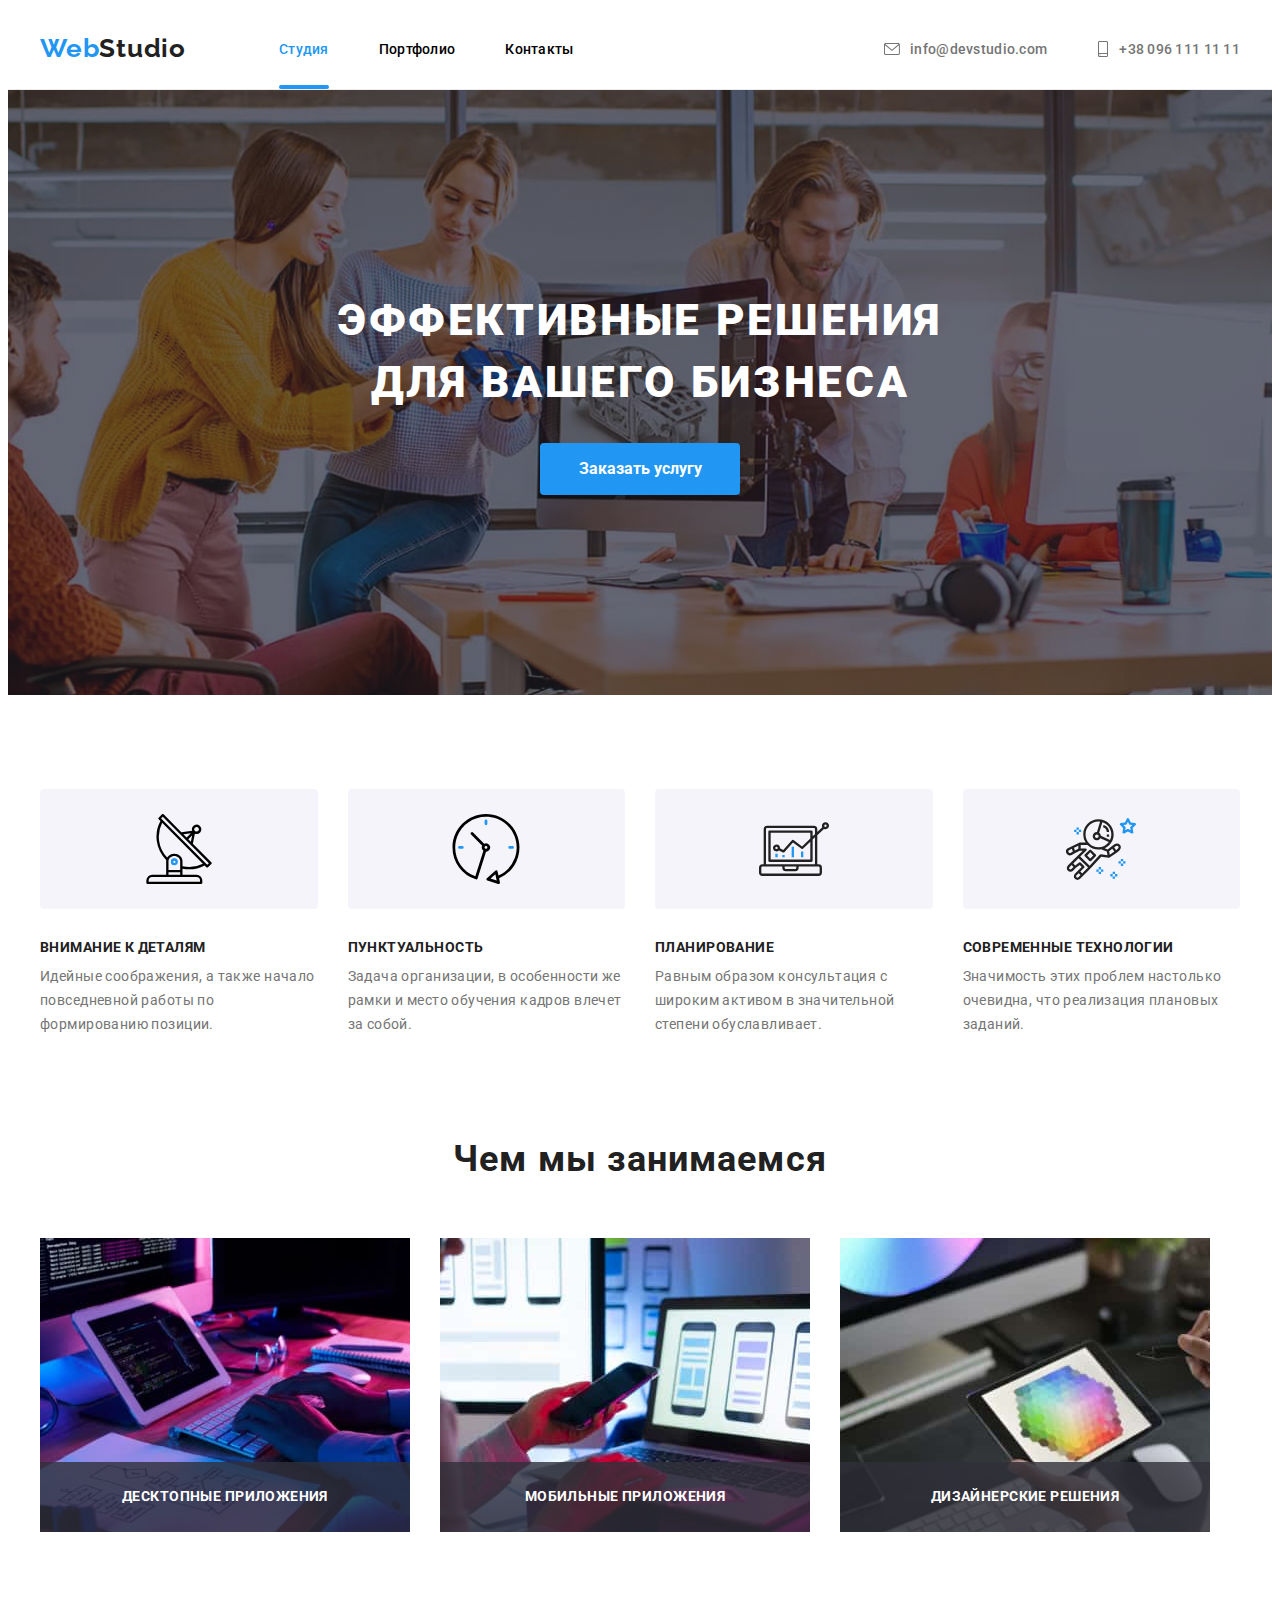
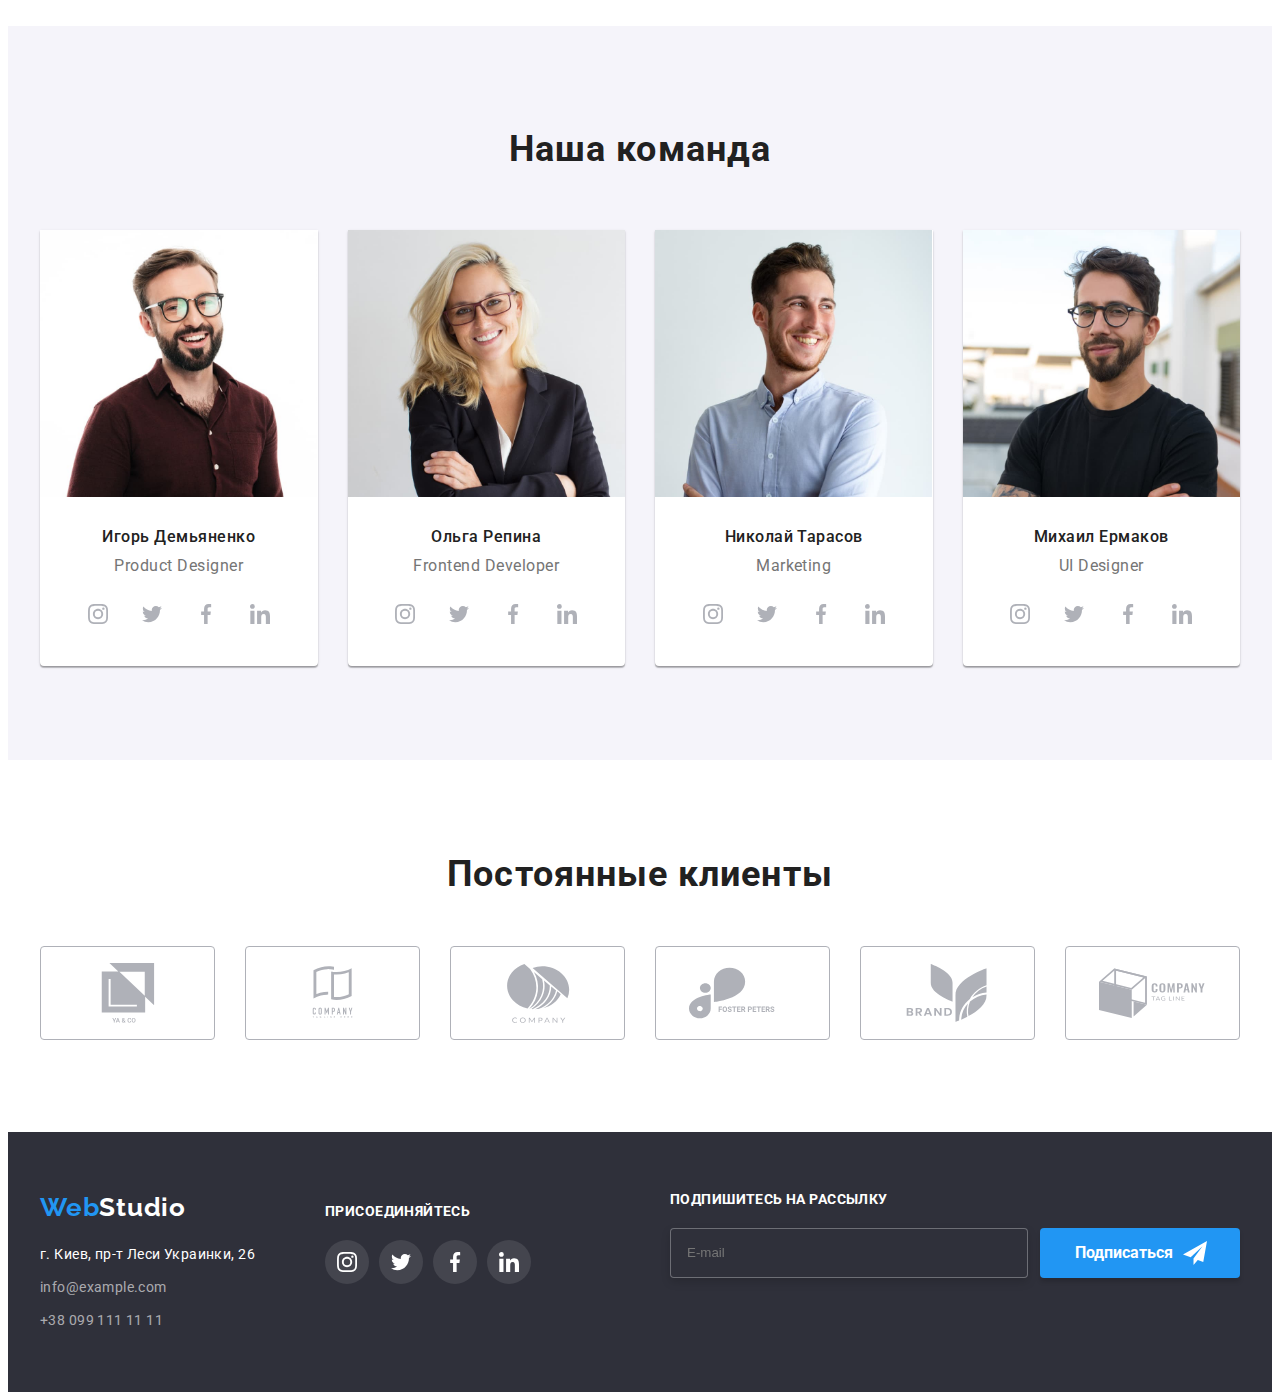
==== index.html @ d5a79ad8 "меню" ====
<!DOCTYPE html>
<html lang="ru">
<head>
    <meta charset="UTF-8">
    <meta http-equiv="X-UA-Compatible" content="IE=edge">
    <meta name="viewport" content="width=device-width, initial-scale=1.0">
    <link rel="stylesheet" href="https://cdnjs.cloudflare.com/ajax/libs/modern-normalize/1.1.0/modern-normalize.min.css" integrity="sha512-wpPYUAdjBVSE4KJnH1VR1HeZfpl1ub8YT/NKx4PuQ5NmX2tKuGu6U/JRp5y+Y8XG2tV+wKQpNHVUX03MfMFn9Q==" crossorigin="anonymous" referrerpolicy="no-referrer" />
    <!-- <link rel="stylesheet" href="./css/styles.css"> -->
    <link rel="preconnect" href="https://fonts.googleapis.com">
    <link rel="preconnect" href="https://fonts.gstatic.com">
    <!-- <link href="https://fonts.googleapis.com/css2?family=Raleway:wght@700&family=Roboto:wght@400;500;700;900&display=swap" rel="stylesheet"> -->
    <link rel="stylesheet" href="./css/main.min.css">
    <title>Партфолио</title>
</head>
<body>
            <!--  Шапка !--> 
    <header class="header">
        <div class="container header__container">
        <a class="header__link-logo" href="#"><span class="header__text-web">Web</span>Studio</a>
        
        
           <div class="mobile-menu" id="mobile-nav" data-menu>
            <nav class="header-nav">
                <ul class="header-nav__list">
                    <li class="header-nav__item" ><a class="header-nav__link aclive-page current" href="./index.html">Студия</a></li>
                    <li class="header-nav__item"><a class="header-nav__link" href="./portfolio.html">Портфолио</a></li>
                    <li class="header-nav__item"><a class="header-nav__link" href="#">Контакты</a></li>
                </ul>
            </nav> 
            <div class="mobile-cont">
                <ul class="header-adress__list">
                    <li class="header-adress__item">
                        <a class="header-adress__link--mail connection" href="mailto:info@devstudio.com"><svg class="header-adress__icom--mail" width="16" height="12"><use href="images/icons/symbol .svg#icon-envelope"></use></svg>info@devstudio.com</a>
                    </li>
                    <li class="header-adress__item">
                        <a class="header-adress__link--tel connection" href="tel:+380961111111"><svg class="header-adress__icom--tel" width="12" height="16"><use href="images/icons/symbol .svg#icon-smartphone"></use></svg>+38 096 111 11 11</a>
                    </li>
                </ul>
    
                <ul class="header-messenger__list">
                    <li class="header-messenger__item">
                        <a href="#" class="header-messenger__link">Instagram</a>
                    </li>
                    <li class="header-messenger__item">
                        <a href="#" class="header-messenger__link">Twitter</a>
                    </li>
                    <li class="header-messenger__item">
                        <a href="#" class="header-messenger__link">Facebook</a>
                    </li>
                    <li class="header-messenger__item">
                        <a href="#" class="header-messenger__link">LinkedIn</a>
                    </li>
                </ul>
            </div>
            
           </div>
        
           <button class="menu-btn is-open" type="button" aria-controls="mobile-nav" data-menu-button>
            <svg width="24" height="16">
                <use class="icon-menu" href="./images/icons/symbol .svg#icon-close_24px"></use>
            
                <use class="icon-cross" href="./images/icons/symbol .svg#icon-menu_24px"></use>
            </svg>
        </button>
        </div>
</header>
    
    <!-- Основная часть -->
    <main>
        <section class="hero hero__overlane">
            <div class="container hero__cont">
            <h1 class="hero__title">Эффективные решения для вашего бизнеса</h1>
           <button  class="hero__btn btn" type="button" data-modal-open>Заказать услугу</button>
        </div>
        </section>
       <!-- Особенности -->
        <section class="special">
            <div class="container">
            <h2 class="visually-hidden">Особенности</h2>
            <ul class="special__list">
                <li class="special__item">
                    <div class="special-cont">
                        <svg class="special-cont__svg">
                            <use href="images/icons/symbol .svg#icon-antenna-1">
                                
                            </use>
                        </svg>
                    </div>
                    <h3 class="special__feature">Внимание к деталям</h3>
                    <p class="special__text">Идейные соображения, а также начало повседневной работы по формированию позиции.</p>
                </li>
                <li class="special__item">
                    <div class="special-cont">
                        <svg class="special-cont__svg">
                            <use href="images/icons/symbol .svg#icon-clock-1">
                                
                            </use>
                        </svg>
                    </div>
                    <h3 class="special__feature">Пунктуальность</h3>
                    <p class="special__text">Задача организации, в особенности же рамки и место обучения кадров влечет за собой.</p>
                </li>
                <li class="special__item">
                    <div class="special-cont">
                        <svg class="special-cont__svg">
                            <use href="images/icons/symbol .svg#icon-diagram-1">
                                
                            </use>
                        </svg>
                    </div>
                    <h3 class="special__feature">Планирование</h3>
                    <p class="special__text">Равным образом консультация с широким активом в значительной степени обуславливает.</p>
                </li>
                <li class="special__item">
                    <div class="special-cont">
                        <svg class="special-cont__svg">
                            <use href="images/icons/symbol .svg#icon-astronaut-1">
                                
                            </use>
                        </svg>
                    </div>
                    <h3 class="special__feature">Современные технологии</h3>
                    <p class="special__text">Значимость этих проблем настолько очевидна, что реализация плановых заданий.</p>
                </li>
            </ul>
        </div>
        </section>
        
        <!-- Чем Занимаемся -->
        <section class="work">
            <div class="container">
            <h2 class="work__title title">Чем мы занимаемся</h2>
            <ul class="work__list">
                <li class="work__item">
                    <div class="work__thumb">
                        <img 
                        srcset="./images/class/comp.jpg 1x, ./images/class/comp2x-740.jpg 2x, ./images/class/comp3x-1110.jpg 3x"
                        src="./images/class/comp.jpg" alt="Компьютер" width="370">
                        <div class="work__text">
                        <h3 class="work__text--title">Десктопные приложения</h3>
                    </div>
                    </div>                           
                </li>
                <li class="work__item">
                    <div class="work__thumb">
                    <img 
                    srcset="./images/class/phone.jpg 1x, ./images/class/phone2x-740.jpg 2x, ./images/class/phone3x-1110.jpg 3x"
                    src="./images/class/phone.jpg" alt="Телефон" width="370">
                    <div class="work__text">
                    <h3 class="work__text--title">Мобильные приложения</h3>
                </div>
                </div>
                </li>
                <li class="work__item">
                    <div class="work__thumb">
                    <img 
                    srcset="./images/class/tablet.jpg 1x, ./images/class/tablet2x-740.jpg 2x, ./images/class/tablet3x-1110.jpg 3x"
                    src="./images/class/tablet.jpg" alt="Планшет" width="370">
                    <div class="work__text">
                    <h3 class="work__text--title">Дизайнерские решения</h3>
                </div>
                </div>
                </li>
            </ul>
        </div>
        </section>
        <!-- Команда -->
        <section class="team">
            <div class="container">
            <h2 class="team__title title">Наша команда</h2>
            <ul class="team__list">
                <li class="team__item">
                    
                    <picture>
                        <source srcset="./images/team/Igor.jpg 1x, ./images/team/igor-dextop2x.jpg 2x" media="(min-width:1200px)">
                        
                        <source srcset="./images/team/igor-ipad1x.jpg 1x, ./images/team/igor-ipad2x.jpg 2x" media="(min-width:768px)"> 

                        <source srcset="./images/team/igor-mob1x.jpg 1x, ./images/team/igor-mob2x.jpg 2x" media="(max-width:767px)">
                        
                        <img class="team__item--img" src="./images/team/Igor.jpg" alt="Игорь">
                    </picture>
                    <div class="team__poster">
                        <h3 class="team__poster--title">Игорь Демьяненко</h3>
                    <p class="team__poster--class" lang="en">Product Designer</p>
                    <ul class="team-roster">
                        <li class="team-roster__item">
                            <a class="team-roster__link" href="https://www.instagram.com/"><svg class="team-roster__svg"><use href="images/icons/symbol .svg#icon-instagram-2"></use></svg></a>
                        </li>
                        <li class="team-roster__item">
                            <a class="team-roster__link" href="https://twitter.com/"><svg class="team-roster__svg"><use href="images/icons/symbol .svg#icon-twitter-1"></use></svg></a>
                        </li>
                        <li class="team-roster__item">
                            <a class="team-roster__link" href="https://www.facebook.com/"><svg class="team-roster__svg"><use href="images/icons/symbol .svg#icon-facebook-1"></use></svg></a>
                        </li>
                        <li class="team-roster__item">
                            <a class="team-roster__link" href="https://www.linkedin.com/"><svg class="team-roster__svg"><use href="images/icons/symbol .svg#icon-linkedin-1"></use></svg></a>
                        </li>
                    </ul>    
                </div>
                    
                    
                </li>
                <li class="team__item">
                
                    <picture>
                        <source srcset="./images/team/Olga.jpg 1x, ./images/team/olga-dextop2x.jpg 2x" media="(min-width:1200px)">
                        <source srcset="./images/team/olga-ipad1x.jpg 1x, ./images/team/olga-ipad2x.jpg 2x" media="(min-width:768px)">
                        <source srcset="./images/team/olga-mob1x.jpg 1x, ./images/team/olga-mob2x.jpg 2x" media="(max-width:767px)">
                        <img class="team__item--img" src="./images/team/Olga.jpg" alt="Ольга">
                    </picture>
                        <div class="team__poster">
                        <h3 class="team__poster--title">Ольга Репина</h3>
                    <p class="team__poster--class" lang="en">Frontend Developer</p>
                    <ul class="team-roster">
                        <li class="team-roster__item">
                            <a class="team-roster__link" href="https://www.instagram.com/"><svg class="team-roster__svg"><use href="images/icons/symbol .svg#icon-instagram-2"></use></svg></a>
                        </li>
                        <li class="team-roster__item">
                            <a class="team-roster__link" href="https://twitter.com/"><svg class="team-roster__svg"><use href="images/icons/symbol .svg#icon-twitter-1"></use></svg></a>
                        </li>
                        <li class="team-roster__item">
                            <a class="team-roster__link" href="https://www.facebook.com/"><svg class="team-roster__svg"><use href="images/icons/symbol .svg#icon-facebook-1"></use></svg></a>
                        </li>
                        <li class="team-roster__item">
                            <a class="team-roster__link" href="https://www.linkedin.com/"><svg class="team-roster__svg"><use href="images/icons/symbol .svg#icon-linkedin-1"></use></svg></a>
                        </li>
                    </ul>
                </div>
                    
                  
                </li>
                <li class="team__item">
                 
                    <picture>
                        <source srcset="./images/team/Nikolay.jpg 1x, ./images/team/Nik-dextop2x.jpg 2x" media="(min-width:1200px)">
                        <source srcset="./images/team/Nik-ipad1x.jpg 1x, ./images/team/Nik-ipad2x.jpg 2x" media="(min-width:768px)">
                        <source srcset="./images/team/Nik-mob1x.jpg 1x, ./images/team/Nik-mob2x.jpg 2x" media="(max-width:767px)">
                        <img class="team__item--img" src="./images/team/Nikolay.jpg" alt="Николай">
                    </picture>
                        <div class="team__poster">
                        <h3 class="team__poster--title">Николай Тарасов</h3>
                    <p class="team__poster--class" lang="en">Marketing</p>
                    <ul class="team-roster">
                        <li class="team-roster__item">
                            <a class="team-roster__link" href="https://www.instagram.com/"><svg class="team-roster__svg"><use href="images/icons/symbol .svg#icon-instagram-2"></use></svg></a>
                        </li>
                        <li class="team-roster__item">
                            <a class="team-roster__link" href="https://twitter.com/"><svg class="team-roster__svg"><use href="images/icons/symbol .svg#icon-twitter-1"></use></svg></a>
                        </li>
                        <li class="team-roster__item">
                            <a class="team-roster__link" href="https://www.facebook.com/"><svg class="team-roster__svg"><use href="images/icons/symbol .svg#icon-facebook-1"></use></svg></a>
                        </li>
                        <li class="team-roster__item">
                            <a class="team-roster__link" href="https://www.linkedin.com/"><svg class="team-roster__svg"><use href="images/icons/symbol .svg#icon-linkedin-1"></use></svg></a>
                        </li>
                    </ul>   
                </div>
                    
                
                </li>
                <li class="team__item">
                 
                    <picture>
                        <source srcset="./images/team/Michael.jpg 1x, ./images/team/Michael-dextop2x.jpg 2x" media="(min-width:1200px)">
                        <source srcset="./images/team/Michael-ipad1x.jpg 1x, ./images/team/Michael-ipad2x.jpg 2x" media="(min-width:768px)">
                        <source srcset="./images/team/Michael-mob1x.jpg 1x, ./images/team/Michael-mob2x.jpg 2x" media="(max-width:767px)">
                        <img class="team__item--img" src="./images/team/Michael.jpg" alt="Михаил">
                    </picture>
                        <div class="team__poster">
                        <h3 class="team__poster--title">Михаил Ермаков</h3>
                        <p class="team__poster--class" lang="en">UI Designer</p>
                        <ul class="team-roster">
                            <li class="team-roster__item">
                                <a class="team-roster__link" href="https://www.instagram.com/"><svg class="team-roster__svg"><use href="images/icons/symbol .svg#icon-instagram-2"></use></svg></a>
                            </li>
                            <li class="team-roster__item">
                                <a class="team-roster__link" href="https://twitter.com/"><svg class="team-roster__svg"><use href="images/icons/symbol .svg#icon-twitter-1"></use></svg></a>
                            </li>
                            <li class="team-roster__item">
                                <a class="team-roster__link" href="https://www.facebook.com/"><svg class="team-roster__svg"><use href="images/icons/symbol .svg#icon-facebook-1"></use></svg></a>
                            </li>
                            <li class="team-roster__item">
                                <a class="team-roster__link" href="https://www.linkedin.com/"><svg class="team-roster__svg"><use href="images/icons/symbol .svg#icon-linkedin-1"></use></svg></a>
                            </li>
                        </ul>
           
                    </div>
                    
                
                </li>
            </ul>
        </div>

        </section>
        <section class="client">
            <div class="container">
                <h2 class="client__title title">Постоянные клиенты</h2>
                <ul class="client__list">
                    <li class="client__item">
                        <a href="#" class="client__link"><svg class="client__svg"><use href="images/icons/symbol .svg#icon-comp1"></use></svg></a>
                    </li>
                    <li class="client__item">
                        <a href="#" class="client__link"><svg class="client__svg"><use href="images/icons/symbol .svg#icon-comp2"></use></svg></a>
                    </li>
                    <li class="client__item">
                        <a href="#" class="client__link"><svg class="client__svg"><use href="images/icons/symbol .svg#icon-comp3"></use></svg></a>
                    </li>
                    <li class="client__item">
                        <a href="#" class="client__link"><svg class="client__svg"><use href="images/icons/symbol .svg#icon-comp4"></use></svg></a>
                    </li>
                    <li class="client__item">
                        <a href="#" class="client__link"><svg class="client__svg"><use href="images/icons/symbol .svg#icon-comp5"></use></svg></a>
                    </li>
                    <li class="client__item">
                        <a href="#" class="client__link"><svg class="client__svg"><use href="images/icons/symbol .svg#icon-comp6"></use></svg></a>                        
                    </li>
                </ul>
            </div>

        </section>
    </main>
    <!-- Подвал -->
    <footer class="footer">
        <div class="container footer-desktop">
            <div class="footer-cont">
                <div class="foot-adress">
                    <a class="footer__link-logo" href="#"><span class="footer__text-web">Web</span>Studio</a>
                <address class="footer-adress">
                    <ul class="footer-adress__list">
                        <li class="footer-adress__item--adress"><a class="footer-adress__link--adress connection" href="#">г. Киев, пр-т Леси Украинки, 26</a></li>
                        <li class="footer-adress__item"><a class="footer-adress__link-tel connection" href="mailto:info@example.com">info@example.com</a></li>
                        <li class="footer-adress__item"><a class="footer-adress__link-mail connection" href="tel:+380991111111">+38 099 111 11 11</a></li>
                    </ul>
                </address> 
            </div>
            <div class="footer-social">
                <p class="footer-social__text">присоединяйтесь</p>
                <ul class="footer-social__list">
                    <li class="footer-social__item"><a class="footer-social__link" href="https://www.instagram.com/"><svg class="footer-social__icon"><use href="images/icons/symbol .svg#icon-instagram-2"></use></svg></a></li>
                    <li class="footer-social__item"><a class="footer-social__link" href="https://twitter.com/"><svg class="footer-social__icon"><use href="images/icons/symbol .svg#icon-twitter-1"></use></svg></a></li>
                    <li class="footer-social__item"><a class="footer-social__link" href="https://www.facebook.com/"><svg class="footer-social__icon"><use href="images/icons/symbol .svg#icon-facebook-1"></use></svg></a></li>
                    <li class="footer-social__item"><a class="footer-social__link" href="https://www.linkedin.com/"><svg class="footer-social__icon"><use href="images/icons/symbol .svg#icon-linkedin-1"></use></svg></a></li>
                </ul>
            </div>
            </div>
    <div class="footer-input">
        <form class="footer-input__form">
            <p class="footer-input__text">Подпишитесь на рассылку</p>   
            <div class="footer-subscribe">
            <input class="footer-subscribe__input--mail" type="email" name="email" id="email" placeholder="E-mail">
            <label for="email"></label>
            <button type="submit" class="footer-btn btn"><svg class="footer-btn__svg" width="24" height="24"><use class="footer-btn__icon" href="images/icons/symbol .svg#icon-icon-send"></use></svg>Подписаться</button>
            </div>
        </form>
    </div>
</div>
</footer>
    
    <!-- /////////////////MODAL /////////// -->
    <div class="backdrop is-hidden" data-modal>
        <div class="modal">
            <form class="form">
                <p class="form__title">Оставьте свои данные, мы вам перезвоним</p>
                
                    <label class="form-label">
                        <input class="form-label__input" type="text" name="text" placeholder=" ">
                        <svg class="form-label__icon" width="18" height="18">
                            <use href="./images/icons/symbol .svg#icon-person-black-18dp-1"></use>
                        </svg>
                        <span class="form-label__text">Имя</span>
                    </label>
                
                <label class="form-label">
                    <input class="form-label__input" type="tel" name="tel" placeholder=" " autofocus>
                    <svg class="form-label__icon" width="18" height="18">
                        <use href="./images/icons/symbol .svg#icon-phone-black-18dp-1"></use>
                    </svg>
                    <span class="form-label__text">Телефон</span>
                </label>
                <label class="form-label">
                    <input class="form-label__input" type="email" name="email" placeholder=" ">
                    <svg class="form-label__icon" width="18" height="18">
                        <use href="./images/icons/symbol .svg#icon-email-black-18dp-1"></use>
                    </svg>
                    <span class="form-label__text">Почта</span>
                </label>
                <label class="form-label label-comment">
                <textarea class="label-comment__form" name="comment" id="comment" cols="40" rows="10" placeholder="Введите текст"></textarea>
                <span class="form-label__text">Комментарий</span>
            </label> 

                <label class="label-checkbox">
                    <input class="label-checkbox__input" type="checkbox" name="check" value="check">
                    <svg class="label-checkbox__icon" width="16" height="15"> 
                        <use href="./images/icons/symbol .svg#icon-icon-check"></use>
                    </svg>
                    <span class="label-checkbox__text">Соглашаюсь с рассылкой и принимаю <a class="checkbox-text-decoration" href="#">Условия договора</a></span>
                </label>
                
                <button type="submit" class="form-btn btn">Отправить</button>
    
            </form>
            
        <button class="modal-button" type="button" data-modal-close>
            <svg class="modal-icon" width="11" height="11">
                <use  href="images/icons/symbol .svg#icon-Vector-1">

                </use>
            </svg>
        </button>
        
    
        </div>
    </div>
    
    <script src="./js/modal.js"></script>
    <script src="./js/menu.js"></script>
    
</body>
</html>
---- css/main.min.css ----
@import url("https://fonts.googleapis.com/css2?family=Raleway:wght@700&family=Roboto:wght@400;500;700;900&display=swap");body{color:#212121;font-family:"Roboto",sans-serif;font-size:14px;color:#E5E5E5}body.modal-open{overflow:hidden}.container{margin-left:auto;margin-right:auto;padding:0 15px}@media screen and (min-width: 480px){.container{width:480px}}@media screen and (min-width: 768px){.container{width:768px}}@media screen and (min-width: 1200px){.container{width:1200px}}h1,h2,h3,h4,h5,h6{margin:0}p{margin:0}ul{list-style:none;margin:0;padding:0}img{display:block;max-width:100%;height:auto}a{text-decoration:none}.visually-hidden{position:absolute;white-space:nowrap;width:1px;height:1px;overflow:hidden;border:0;padding:0;clip:rect(0 0 0 0);-webkit-clip-path:inset(50%);clip-path:inset(50%);margin:-1px}.label-checkbox__input{position:absolute;width:1px;height:1px;margin:-1px;border:0;padding:0;clip:rect(0 0 0 0);overflow:hidden}.title{font-weight:700;text-align:center;font-size:36px;line-height:1.6;letter-spacing:0.03em;color:#212121}.btn{background-color:#2196F3;font-weight:700;font-size:16px;line-height:1.87;cursor:pointer;font-family:inherit;-webkit-box-shadow:0px 4px 4px rgba(0,0,0,0.15);box-shadow:0px 4px 4px rgba(0,0,0,0.15);border-radius:4px;color:#fff;min-width:200px;border:1px solid transparent;-webkit-transition:background-color 250ms cubic-bezier(0.4, 0, 0.2, 1);transition:background-color 250ms cubic-bezier(0.4, 0, 0.2, 1)}.header{background-color:#fff;border-bottom:1px solid #ECECEC}.header__link-logo{text-decoration:none;color:#212121;font-family:"Raleway",sans-serif;font-weight:700;font-size:26px;line-height:1.2;letter-spacing:0.03em;display:inline-block;padding-top:25px;padding-bottom:25px;-webkit-transition:color 250ms cubic-bezier(0.4, 0, 0.2, 1);transition:color 250ms cubic-bezier(0.4, 0, 0.2, 1)}.header__link-logo:hover,.header__link-logo:focus{color:#2196F3}.header__link-logo:active{color:#2196F3}.header__text-web{color:#2196F3}.aclive-page{color:#2196F3}.header__container{display:-webkit-box;display:-ms-flexbox;display:flex;-webkit-box-align:center;-ms-flex-align:center;align-items:center;position:relative}.menu-btn{-webkit-box-flex:inline-flex;-ms-flex:inline-flex;flex:inline-flex;margin:0;padding:0;border:none;background-color:transparent;z-index:1000;margin-left:auto}@media screen and (min-width: 768px){.menu-btn{display:none}}.menu-btn .icon-cross{display:none}.menu-btn.is-open .icon-cross{display:block}.menu-btn.is-open .icon-menu{display:none}@media screen and (max-width: 767px){.mobile-menu{display:none;position:fixed;top:0;left:0;width:100%;height:100%;background-color:#fff;padding:48px 83px  48px 40px;z-index:1000;display:-webkit-box;display:-ms-flexbox;display:flex;-webkit-box-orient:vertical;-webkit-box-direction:normal;-ms-flex-direction:column;flex-direction:column;-webkit-box-pack:justify;-ms-flex-pack:justify;justify-content:space-between;-webkit-transition:opacity 250ms cubic-bezier(0.4, 0, 0.2, 1);transition:opacity 250ms cubic-bezier(0.4, 0, 0.2, 1)}}@media screen and (min-width: 768px){.mobile-menu{display:-webkit-box;display:-ms-flexbox;display:flex;-webkit-box-align:center;-ms-flex-align:center;align-items:center}}@media screen and (min-width: 1200px){.mobile-menu{display:-webkit-box;display:-ms-flexbox;display:flex;width:100%}}.mobile-menu.is-open{display:block}.menu-btn:hover,.menu-btn:focus{fill:#2196F3}@media screen and (max-width: 767px){.header-nav__list,.header-adress__list{font-weight:500;font-size:40px;line-height:0.85;text-align:start;letter-spacing:0.02em;color:#212121}}@media screen and (min-width: 768px){.header-nav__list,.header-adress__list{display:-webkit-box;display:-ms-flexbox;display:flex;font-weight:500;font-size:14px;line-height:0.87;letter-spacing:0.02em}}@media screen and (min-width: 1200px){.header-nav__list,.header-adress__list{-webkit-box-align:center;-ms-flex-align:center;align-items:center}}@media screen and (min-width: 768px){.header-nav__list{margin-left:88px}}@media screen and (min-width: 1200px){.header-nav__list{margin-left:93px}}@media screen and (max-width: 767px){.header-nav__item:not(:last-child){margin-bottom:32px}}@media screen and (min-width: 768px){.header-nav__item:not(:last-child){margin-right:50px}}@media screen and (max-width: 767px){.header-adress__item:not(:first-child){margin-bottom:32px}}@media screen and (min-width: 768px){.header-adress__item:not(:last-child){margin-bottom:10px}}@media screen and (min-width: 1200px){.header-adress__item:not(:last-child){margin-bottom:0;margin-right:50px}}@media screen and (max-width: 767px){.header-nav__link{color:#000}}@media screen and (min-width: 768px){.header-nav__link{display:block;color:#000;-webkit-transition:color 250ms cubic-bezier(0.4, 0, 0.2, 1);transition:color 250ms cubic-bezier(0.4, 0, 0.2, 1);padding:32px 0}}.header-nav__link:hover,.header-nav__link:focus{color:#2196F3}.current{position:relative}@media screen and (min-width: 768px){.current::after{content:'';position:absolute;width:100%;height:4px;left:0;bottom:-2px;border-radius:2px;background-color:#2196F3;display:block}}.aclive-page{color:#2196F3}@media screen and (max-width: 767px){.header-adress__list{display:-webkit-box;display:-ms-flexbox;display:flex;-webkit-box-orient:vertical;-webkit-box-direction:reverse;-ms-flex-direction:column-reverse;flex-direction:column-reverse;margin-bottom:64px}}@media screen and (min-width: 768px){.header-adress__list{display:-webkit-box;display:-ms-flexbox;display:flex;-webkit-box-orient:vertical;-webkit-box-direction:normal;-ms-flex-direction:column;flex-direction:column}}@media screen and (min-width: 1200px){.header-adress__list{-webkit-box-orient:horizontal;-webkit-box-direction:normal;-ms-flex-direction:row;flex-direction:row}}@media screen and (max-width: 767px){.header-adress__link--tel{font-weight:500;font-size:8vw;line-height:0.85;letter-spacing:0.02em;color:#2196F3}}@media screen and (min-width: 768px){.header-adress__link--tel{padding-bottom:21px}}@media screen and (max-width: 767px){.header-adress__link--mail{font-weight:500;font-size:24px;line-height:0.85;letter-spacing:0.02em;color:#757575}}@media screen and (min-width: 768px){.header-adress__link--mail{padding-top:21px;margin-bottom:10px}}@media screen and (min-width: 1200px){.header-adress__link--mail{margin-bottom:0}}@media screen and (min-width: 768px){.header-adress__link--tel,.header-adress__link--mail{display:-webkit-box;display:-ms-flexbox;display:flex;color:#757575;-webkit-box-align:center;-ms-flex-align:center;align-items:center;-webkit-transition:color 250ms cubic-bezier(0.4, 0, 0.2, 1);transition:color 250ms cubic-bezier(0.4, 0, 0.2, 1)}.header-adress__link--tel:hover,.header-adress__link--tel:focus,.header-adress__link--mail:hover,.header-adress__link--mail:focus{color:#2196F3}}@media screen and (min-width: 1200px){.header-adress__link--tel,.header-adress__link--mail{padding:32px 0}}.header-adress__icom--mail,.header-adress__icom--tel{margin-right:10px;fill:currentColor}@media screen and (max-width: 767px){.header-adress__icom--mail,.header-adress__icom--tel{display:none}}.header-messenger__list{display:none}@media screen and (max-width: 767px){.header-messenger__list{display:-webkit-box;display:-ms-flexbox;display:flex;-ms-flex-wrap:wrap;flex-wrap:wrap}}.header-messenger__item+.header-messenger__item{margin-left:10px}.header-messenger__item:not(:last-child){padding-right:10px;border-right:1px solid rgba(33,33,33,0.2)}.header-messenger__link{font-weight:500;font-size:18px;line-height:1.22;letter-spacing:0.02em;color:#2196F3}.header-messenger__link:hover,.header-messenger__link:focus{color:#000}@media screen and (min-width: 768px){.mobile-cont{margin-left:84px}}@media screen and (min-width: 1200px){.mobile-cont{margin-left:auto}}.hero{padding:118px 60px;background-color:#2F303A;text-align:center}@media screen and (min-width: 768px){.hero{padding:118px 204px}}@media screen and (min-width: 1200px){.hero{padding:200px 452px}}.hero__title{font-weight:900;font-size:26px;line-height:1.4;letter-spacing:0.06em;text-transform:uppercase;color:#fff;min-width:320px;margin:0 auto;margin-bottom:30px}@media screen and (min-width: 480px){.hero__title{width:360px}}@media screen and (min-width: 1200px){.hero__title{width:696px;font-size:44px}}.hero__cont{padding:0}.hero__overlane{max-width:1600px;display:-webkit-box;display:-ms-flexbox;display:flex;-webkit-box-pack:center;-ms-flex-pack:center;justify-content:center;-webkit-box-align:center;-ms-flex-align:center;align-items:center;background-repeat:no-repeat;background-size:cover;background-position:center}@media screen and (max-width: 479px){.hero__overlane{background-image:-webkit-gradient(linear, left top, right top, from(rgba(47,48,58,0.4)), to(rgba(47,48,58,0.4))),url("../images/backgraund/Hero-mob1x.jpg");background-image:linear-gradient(to right, rgba(47,48,58,0.4), rgba(47,48,58,0.4)),url("../images/backgraund/Hero-mob1x.jpg")}}@media screen and (max-width: 479px) and (min-device-pixel-ratio: 2), screen and (max-width: 479px) and (-webkit-min-device-pixel-ratio: 2), screen and (max-width: 479px) and (min-resolution: 192dpi), screen and (max-width: 479px) and (min-resolution: 2dppx){.hero__overlane{background-image:-webkit-gradient(linear, left top, right top, from(rgba(47,48,58,0.4)), to(rgba(47,48,58,0.4))),url("../images/backgraund/Hero-mob2x.jpg");background-image:linear-gradient(to right, rgba(47,48,58,0.4), rgba(47,48,58,0.4)),url("../images/backgraund/Hero-mob2x.jpg")}}@media screen and (min-width: 480px){.hero__overlane{background-image:-webkit-gradient(linear, left top, right top, from(rgba(47,48,58,0.4)), to(rgba(47,48,58,0.4))),url("../images/backgraund/Hero-tablet1x .jpg");background-image:linear-gradient(to right, rgba(47,48,58,0.4), rgba(47,48,58,0.4)),url("../images/backgraund/Hero-tablet1x .jpg")}}@media screen and (min-width: 480px) and (min-device-pixel-ratio: 2), screen and (min-width: 480px) and (-webkit-min-device-pixel-ratio: 2), screen and (min-width: 480px) and (min-resolution: 192dpi), screen and (min-width: 480px) and (min-resolution: 2dppx){.hero__overlane{background-image:-webkit-gradient(linear, left top, right top, from(rgba(47,48,58,0.4)), to(rgba(47,48,58,0.4))),url("../images/backgraund/Hero-tablet2x  .jpg");background-image:linear-gradient(to right, rgba(47,48,58,0.4), rgba(47,48,58,0.4)),url("../images/backgraund/Hero-tablet2x  .jpg");width:100%}}@media screen and (min-width: 1200px){.hero__overlane{background-image:-webkit-gradient(linear, left top, right top, from(rgba(47,48,58,0.4)), to(rgba(47,48,58,0.4))),url("../images/backgraund/ImgBg.jpg");background-image:linear-gradient(to right, rgba(47,48,58,0.4), rgba(47,48,58,0.4)),url("../images/backgraund/ImgBg.jpg")}}@media screen and (min-width: 1200px) and (min-device-pixel-ratio: 2), screen and (min-width: 1200px) and (-webkit-min-device-pixel-ratio: 2), screen and (min-width: 1200px) and (min-resolution: 192dpi), screen and (min-width: 1200px) and (min-resolution: 2dppx){.hero__overlane{background-image:-webkit-gradient(linear, left top, right top, from(rgba(47,48,58,0.4)), to(rgba(47,48,58,0.4))),url("../images/backgraund/Hero-dextop2x  .jpg");background-image:linear-gradient(to right, rgba(47,48,58,0.4), rgba(47,48,58,0.4)),url("../images/backgraund/Hero-dextop2x  .jpg")}}.hero__btn{padding:10px 32px}.hero__btn:hover,.hero__btn:focus{background-color:#188CE8}.hero__btn:active{background-color:#188CE8}.special{display:-webkit-box;display:-ms-flexbox;display:flex;padding:60px 0}@media screen and (min-width: 1200px){.special{padding-top:94px;padding-bottom:94px}}.special__list{display:-webkit-box;display:-ms-flexbox;display:flex}@media screen and (max-width: 767px){.special__list{-webkit-box-orient:vertical;-webkit-box-direction:normal;-ms-flex-direction:column;flex-direction:column}}@media screen and (min-width: 768px){.special__list{-ms-flex-wrap:wrap;flex-wrap:wrap;margin:-15px}}@media screen and (min-width: 1200px){.special__list{-ms-flex-wrap:nowrap;flex-wrap:nowrap;margin:-15px}}@media screen and (min-width: 768px){.special__item{width:calc((100% - 4 * 15px) / 2);margin:15px}}@media screen and (min-width: 1200px){.special__item{width:calc((100% - 8 * 15px) / 4)}}.special-cont{height:120px;width:100%;background-color:#F5F4FA;display:block;display:-webkit-box;display:-ms-flexbox;display:flex;-webkit-box-pack:center;-ms-flex-pack:center;justify-content:center;-webkit-box-align:center;-ms-flex-align:center;align-items:center;border-radius:4px;margin-bottom:30px}.special-cont__svg{width:70px;height:70px}.special__feature{font-weight:700;font-size:14px;line-height:16px;letter-spacing:0.03em;text-transform:uppercase;color:#212121;margin-bottom:10px;text-align:center}@media screen and (min-width: 768px){.special__feature{text-align:start}}.special__text{font-size:14px;line-height:1.7;letter-spacing:0.03em;color:#757575}.work{display:none}@media screen and (min-width: 1200px){.work{display:-webkit-box;display:-ms-flexbox;display:flex;padding-bottom:94px}}.work__title{margin-bottom:50px}.work__list{display:-webkit-box;display:-ms-flexbox;display:flex;margin-right:-30px}.work__item{margin-right:30px}.work__thumb{position:relative}.work__text{position:absolute;bottom:0;left:0;width:100%;height:70px;display:-webkit-box;display:-ms-flexbox;display:flex;-webkit-box-pack:center;-ms-flex-pack:center;justify-content:center;-webkit-box-align:center;-ms-flex-align:center;align-items:center;background-color:#000;background:rgba(47,48,58,0.8)}.work__text--title{font-style:normal;font-weight:700;font-size:14px;line-height:1.14;letter-spacing:0.03em;text-transform:uppercase;color:#fff}.team{background-color:#F5F4FA;padding-top:60px;padding-bottom:60px}@media screen and (min-width: 1200px){.team{padding-top:94px;padding-bottom:94px}}.team__title{margin-bottom:30px;font-size:28px;line-height:1.18}@media screen and (min-width: 1200px){.team__title{font-size:36px;line-height:1.66;margin-bottom:50px}}@media screen and (min-width: 768px){.team__list{display:-webkit-box;display:-ms-flexbox;display:flex;-ms-flex-wrap:wrap;flex-wrap:wrap;margin:-15px}}.team__item{background:#fff;-webkit-box-shadow:0px 1px 3px rgba(0,0,0,0.12),0px 1px 1px rgba(0,0,0,0.14),0px 2px 1px rgba(0,0,0,0.2);box-shadow:0px 1px 3px rgba(0,0,0,0.12),0px 1px 1px rgba(0,0,0,0.14),0px 2px 1px rgba(0,0,0,0.2);border-radius:0px 0px 4px 4px}@media screen and (min-width: 768px){.team__item{width:calc((100% - 4 * 15px) / 2);margin:15px}}@media screen and (min-width: 1200px){.team__item{width:calc((100% - 8 * 15px) / 4)}}@media screen and (max-width: 767px){.team__item:not(:last-child){margin-bottom:30px}}.team__poster{text-align:center;padding:30px 32px 30px 32px}.team__poster--title{font-weight:500;font-size:16px;line-height:1.2;letter-spacing:0.03em;color:#212121;margin-bottom:10px}.team__poster--class{font-size:16px;line-height:1.2;letter-spacing:0.03em;color:#757575;margin-bottom:16px}.team-roster{display:-webkit-box;display:-ms-flexbox;display:flex;-webkit-box-pack:center;-ms-flex-pack:center;justify-content:center}.team-roster__item+.team-roster__item{margin-left:10px}.team-roster__svg{width:20px;height:20px;fill:#AFB1B8}.team-roster__svg{-webkit-transition:fill 250ms cubic-bezier(0.4, 0, 0.2, 1);transition:fill 250ms cubic-bezier(0.4, 0, 0.2, 1)}.team-roster__link{display:-webkit-box;display:-ms-flexbox;display:flex;width:44px;height:44px;-webkit-box-pack:center;-ms-flex-pack:center;justify-content:center;-webkit-box-align:center;-ms-flex-align:center;align-items:center;cursor:pointer;border-radius:50%;-webkit-transition:background-color 250ms cubic-bezier(0.4, 0, 0.2, 1);transition:background-color 250ms cubic-bezier(0.4, 0, 0.2, 1)}.team-roster__link:hover,.team-roster__link:focus{background-color:#2196F3;fill:#fff}.team-roster__link:hover .team-roster__svg,.team-roster__link:focus .team-roster__svg{fill:#fff}.client{padding-top:60px;padding-bottom:60px}@media screen and (min-width: 1200px){.client{padding-top:94px;padding-bottom:94px}}.client__title{margin-bottom:30px;font-size:28px;line-height:1.178}@media screen and (min-width: 1200px){.client__title{font-size:36px;line-height:1.166;margin-bottom:50px}}.client__list{display:-webkit-box;display:-ms-flexbox;display:flex;-ms-flex-wrap:wrap;flex-wrap:wrap;-webkit-box-pack:center;-ms-flex-pack:center;justify-content:center}@media screen and (max-width: 767px){.client__list{margin:-15px}}@media screen and (min-width: 768px){.client__list{margin:-15px}}@media screen and (min-width: 1200px){.client__list{margin:-15px}}.client__item{height:92px;cursor:pointer}@media screen and (max-width: 767px){.client__item{width:calc((100% - 4 * 15px) / 2);margin:15px}}@media screen and (min-width: 768px){.client__item{width:calc((100% - 6 * 15px) / 3);margin:15px}}@media screen and (min-width: 1200px){.client__item{width:calc((100% - 12 * 15px) / 6);margin:15px}}.client__link{display:block;height:92px;border:1px solid #AFB1B8;border-radius:4px;display:-webkit-box;display:-ms-flexbox;display:flex;-webkit-box-pack:center;-ms-flex-pack:center;justify-content:center;-webkit-box-align:center;-ms-flex-align:center;align-items:center;-webkit-transition:border-color 250ms cubic-bezier(0.4, 0, 0.2, 1);transition:border-color 250ms cubic-bezier(0.4, 0, 0.2, 1)}.client__link:hover,.client__link:focus{border-color:#2196F3}.client__svg{width:106px;height:60px;fill:#AFB1B8;-webkit-transition:fill 250ms cubic-bezier(0.4, 0, 0.2, 1);transition:fill 250ms cubic-bezier(0.4, 0, 0.2, 1)}.client__link:hover .client__svg,.client__link:focus .client__svg{fill:#2196F3}.footer{background-color:#2F303A;padding-top:60px;padding-bottom:60px}.footer__link-logo{font-family:"Raleway",sans-serif;font-weight:700;font-size:26px;line-height:1.2;letter-spacing:0.03em;display:block;margin-bottom:20px;color:#fff;-webkit-transition:color 250ms cubic-bezier(0.4, 0, 0.2, 1);transition:color 250ms cubic-bezier(0.4, 0, 0.2, 1)}.footer__link-logo:hover,.footer__link-logo:focus{color:#2196F3}.footer__link-logo:active{color:#2196F3}.footer__text-web{color:#2196F3}@media screen and (min-width: 1200px){.footer-desktop{display:-webkit-box;display:-ms-flexbox;display:flex;-webkit-box-pack:justify;-ms-flex-pack:justify;justify-content:space-between}}.footer-cont{text-align:center}@media screen and (min-width: 768px){.footer-cont{display:-webkit-box;display:-ms-flexbox;display:flex;-webkit-box-pack:justify;-ms-flex-pack:justify;justify-content:space-between;-webkit-box-align:baseline;-ms-flex-align:baseline;align-items:baseline}}.foot-adress{margin-bottom:60px}@media screen and (min-width: 1200px){.foot-adress{text-align:start;margin-right:70px;margin-bottom:0}}.footer-adress{display:-webkit-box;display:-ms-flexbox;display:flex;-webkit-box-orient:vertical;-webkit-box-direction:normal;-ms-flex-direction:column;flex-direction:column}.footer-adress__list{color:#fff;cursor:pointer}.footer-adress__item--adress{font-size:14px;font-style:normal;line-height:1.71;letter-spacing:0.03em;color:var(--brand-white);margin-bottom:9px}.footer-adress__item{font-style:normal}.footer-adress__item:not(:last-child){margin-bottom:9px}.footer-adress__link-tel,.footer-adress__link-mail{color:rgba(255,255,255,0.6);font-size:14px;line-height:1.7;letter-spacing:0.03em}.footer-adress__link--adress{color:#fff}.footer-adress__link--adress{color:var(--brand-white)}.connection{-webkit-transition:color 250ms cubic-bezier(0.4, 0, 0.2, 1);transition:color 250ms cubic-bezier(0.4, 0, 0.2, 1)}.connection:hover,.connection:focus{color:#2196F3}.footer-social{margin-bottom:60px}@media screen and (min-width: 768px){.footer-social{margin:0}}.footer-social__text,.footer-input__text{font-weight:700;font-size:14px;line-height:1.14;letter-spacing:0.03em;text-transform:uppercase;color:#fff;margin-bottom:20px;text-align:center}@media screen and (min-width: 1200px){.footer-social__text,.footer-input__text{text-align:start}}.footer-social__list{display:-webkit-box;display:-ms-flexbox;display:flex;-webkit-box-pack:center;-ms-flex-pack:center;justify-content:center}.footer-social__item{cursor:pointer}.footer-social__item+.footer-social__item{margin-left:10px}.footer-social__link{display:-webkit-box;display:-ms-flexbox;display:flex;-webkit-box-pack:center;-ms-flex-pack:center;justify-content:center;width:44px;height:44px;background-color:rgba(255,255,255,0.1);border-radius:50%;-webkit-box-align:center;-ms-flex-align:center;align-items:center;color:#fff;-webkit-transition:background-color 250ms cubic-bezier(0.4, 0, 0.2, 1);transition:background-color 250ms cubic-bezier(0.4, 0, 0.2, 1)}.footer-social__link:hover,.footer-social__link:focus{background-color:#2196F3}.footer-social__icon{width:20px;height:20px;fill:currentColor}.footer-subscribe{display:-webkit-box;display:-ms-flexbox;display:flex;-webkit-box-orient:vertical;-webkit-box-direction:normal;-ms-flex-direction:column;flex-direction:column;-webkit-box-pack:center;-ms-flex-pack:center;justify-content:center;text-align:center}@media screen and (min-width: 1200px){.footer-subscribe{-webkit-box-orient:horizontal;-webkit-box-direction:normal;-ms-flex-direction:row;flex-direction:row}}.footer-btn{display:-webkit-box;display:-ms-flexbox;display:flex;-webkit-box-orient:horizontal;-webkit-box-direction:reverse;-ms-flex-direction:row-reverse;flex-direction:row-reverse;-webkit-box-pack:center;-ms-flex-pack:center;justify-content:center;-webkit-box-align:center;-ms-flex-align:center;align-items:center;max-width:200px;height:50px;padding:10px 28px 10px 29px;margin-left:auto;margin-right:auto}.footer-btn:hover,.footer-btn:focus{background-color:#188CE8}.footer-btn__svg{fill:currentColor;margin-left:10px}@media screen and (min-width: 1200px){.footer-btn{margin-left:12px}}.footer-subscribe__input--mail{max-width:450px;height:50px;margin-bottom:30px;border:1px solid rgba(255,255,255,0.3);-webkit-box-sizing:border-box;box-sizing:border-box;-webkit-filter:drop-shadow(0px 4px 4px rgba(0,0,0,0.15));filter:drop-shadow(0px 4px 4px rgba(0,0,0,0.15));border-radius:4px;background:#2F303A;padding-top:15px;padding-bottom:15px;padding-left:16px;color:#fff}@media screen and (min-width: 767px){.footer-subscribe__input--mail{width:450px;margin-left:auto;margin-right:auto}}@media screen and (min-width: 1200px){.footer-subscribe__input--mail{width:358px;margin-bottom:0}}.backdrop{position:fixed;top:0;left:0;width:100%;height:100%;background:rgba(0,0,0,0.2);opacity:1;-webkit-transition:opacity 250ms cubic-bezier(0.4, 0, 0.2, 1);transition:opacity 250ms cubic-bezier(0.4, 0, 0.2, 1);overflow-y:scroll}@media screen and (max-width: 767px){.backdrop{padding:93px 15px 94px 15px}}@media screen and (min-width: 768px){.backdrop{padding:208px 159px 207px 159px}}.backdrop.is-hidden{opacity:0;pointer-events:none}.backdrop.is-hidden .modal{-webkit-transform:translate(-50%, -50%) scale(1.2);transform:translate(-50%, -50%) scale(1.2)}.modal{position:absolute;top:50%;left:50%;-webkit-transform:translate(-50%, -50%) scale(1);transform:translate(-50%, -50%) scale(1);-webkit-transition:-webkit-transform 250ms cubic-bezier(0.4, 0, 0.2, 1);transition:-webkit-transform 250ms cubic-bezier(0.4, 0, 0.2, 1);transition:transform 250ms cubic-bezier(0.4, 0, 0.2, 1);transition:transform 250ms cubic-bezier(0.4, 0, 0.2, 1), -webkit-transform 250ms cubic-bezier(0.4, 0, 0.2, 1);padding:40px;background:#fff;-webkit-box-shadow:0px 1px 3px rgba(0,0,0,0.12),0px 1px 1px rgba(0,0,0,0.14),0px 2px 1px rgba(0,0,0,0.2);box-shadow:0px 1px 3px rgba(0,0,0,0.12),0px 1px 1px rgba(0,0,0,0.14),0px 2px 1px rgba(0,0,0,0.2);border-radius:4px}@media screen and (max-width: 767px){.modal{max-width:450px;height:609px}}@media screen and (min-width: 768px){.modal{width:450px;height:609px}}@media screen and (min-width: 1200px){.modal{width:528px;height:581px}}.modal-button{position:absolute;top:8px;right:8px;width:30px;height:30px;border-radius:50%;background:#fff;border:1px solid rgba(0,0,0,0.1);background-color:#fff;display:-webkit-box;display:-ms-flexbox;display:flex;-webkit-box-pack:center;-ms-flex-pack:center;justify-content:center;-webkit-box-align:center;-ms-flex-align:center;align-items:center;cursor:pointer;-webkit-transition:fill 250ms cubic-bezier(0.4, 0, 0.2, 1);transition:fill 250ms cubic-bezier(0.4, 0, 0.2, 1)}.modal-button:hover,.modal-button:focus{fill:#2196F3}.form{display:-webkit-box;display:-ms-flexbox;display:flex;-webkit-box-pack:center;-ms-flex-pack:center;justify-content:center;-webkit-box-orient:vertical;-webkit-box-direction:normal;-ms-flex-direction:column;flex-direction:column;color:#000000}.form-label{position:relative;margin-bottom:10px;display:-webkit-box;display:-ms-flexbox;display:flex;-webkit-box-orient:vertical;-webkit-box-direction:reverse;-ms-flex-direction:column-reverse;flex-direction:column-reverse;font-size:12px;line-height:1.16;letter-spacing:0.01em;width:100%}.form__title{font-family:Roboto;font-style:normal;font-weight:700;text-align:center;width:100%;font-size:20px;line-height:30px;text-align:center;letter-spacing:0.03em;margin-bottom:12px}@media screen and (min-width: 1200px){.form__title{font-size:20px;line-height:23px}}.form-label__input{height:40px;width:100%;border-radius:4px;padding-left:40px;border:none;outline:1px solid rgba(33,33,33,0.2);-webkit-transition:outline 250ms cubic-bezier(0.4, 0, 0.2, 1);transition:outline 250ms cubic-bezier(0.4, 0, 0.2, 1)}.form-label__input:focus{outline:1px solid #2196F3;fill:#2196F3}.form-label__icon{position:absolute;top:50%;margin-left:12px}.form-label:focus-within .form-label__icon{fill:#2196F3}.form-label__text{margin-bottom:4px;color:#757575}.label-comment__form{width:100%;height:120px;margin-bottom:20px;resize:none;border:none;outline:1px solid rgba(33,33,33,0.2);border-radius:4px;padding:11px 15px;-webkit-transition:outline 250ms cubic-bezier(0.4, 0, 0.2, 1);transition:outline 250ms cubic-bezier(0.4, 0, 0.2, 1)}.label-comment__form:focus{outline:1px solid #2196F3}.label-checkbox{display:-webkit-box;display:-ms-flexbox;display:flex;-webkit-box-pack:center;-ms-flex-pack:center;justify-content:center;-webkit-box-align:center;-ms-flex-align:center;align-items:center;margin-bottom:30px;-webkit-transition:background-color 2500ms cubic-bezier(0.4, 0, 0.2, 1);transition:background-color 2500ms cubic-bezier(0.4, 0, 0.2, 1)}.label-checkbox__input:focus+.label-checkbox__icon{outline:1px solid #188CE8}.label-checkbox__text{font-weight:500;font-size:12px;line-height:0.85;letter-spacing:0.03em;color:#757575;margin-left:8.38px}@media screen and (min-width: 1200px){.label-checkbox__text{font-size:14px;line-height:0.583}}.checkbox-text-decoration{text-decoration:underline;color:#2196F3;-webkit-transition:color 250ms cubic-bezier(0.4, 0, 0.2, 1);transition:color 250ms cubic-bezier(0.4, 0, 0.2, 1)}.checkbox-text-decoration:hover,.checkbox-text-decoration:focus{color:#188CE8}.label-checkbox__icon{background-color:#fff;border:2px solid #212121;border-radius:4px;cursor:pointer}.label-checkbox__input:checked+.label-checkbox__icon{background-color:#2196F3;border-color:transparent}.form-btn{max-width:200px;height:50px;margin:0 auto;padding:10px 55px}.form-btn:hover,.form-btn:focus{background-color:#188CE8}.services{padding-top:60px;padding-bottom:60px}@media screen and (min-width: 1200px){.services{padding-top:94px;padding-bottom:94px}}.services-list{display:-webkit-box;display:-ms-flexbox;display:flex;-ms-flex-wrap:wrap;flex-wrap:wrap;font-weight:500;font-size:16px;line-height:1.6;letter-spacing:0.03em;margin-bottom:30px}@media screen and (min-width: 768px){.services-list{margin-bottom:40px;-ms-flex-wrap:nowrap;flex-wrap:nowrap;-webkit-box-pack:center;-ms-flex-pack:center;justify-content:center}}@media screen and (min-width: 1200px){.services-list{margin-bottom:50px}}@media screen and (min-width: 768px){.services-list__item+.services-list__item{margin-left:8px}}@media screen and (max-width: 767px){.services-list__item:nth-child(-n+4){margin-bottom:15px}.services-list__item{margin-left:8px}.services-list__item:nth-child(3n+1){margin-left:0}}.services-list__btn{font-family:"Roboto",sans-serif;font-weight:500;background-color:#F5F4FA;cursor:pointer;color:#212121;border-radius:4px;font-size:inherit;border:1px solid transparent;padding:6px 22px;-webkit-transition:background-color 250ms cubic-bezier(0.4, 0, 0.2, 1),color 250ms cubic-bezier(0.4, 0, 0.2, 1),-webkit-box-shadow 250ms cubic-bezier(0.4, 0, 0.2, 1);transition:background-color 250ms cubic-bezier(0.4, 0, 0.2, 1),color 250ms cubic-bezier(0.4, 0, 0.2, 1),-webkit-box-shadow 250ms cubic-bezier(0.4, 0, 0.2, 1);transition:background-color 250ms cubic-bezier(0.4, 0, 0.2, 1),color 250ms cubic-bezier(0.4, 0, 0.2, 1),box-shadow 250ms cubic-bezier(0.4, 0, 0.2, 1);transition:background-color 250ms cubic-bezier(0.4, 0, 0.2, 1),color 250ms cubic-bezier(0.4, 0, 0.2, 1),box-shadow 250ms cubic-bezier(0.4, 0, 0.2, 1),-webkit-box-shadow 250ms cubic-bezier(0.4, 0, 0.2, 1)}.services-list__btn:hover,.services-list__btn:focus{color:#fff;background-color:#2196F3;-webkit-box-shadow:0px 3px 1px rgba(0,0,0,0.1),0px 1px 2px rgba(0,0,0,0.08),0px 2px 2px rgba(0,0,0,0.12);box-shadow:0px 3px 1px rgba(0,0,0,0.1),0px 1px 2px rgba(0,0,0,0.08),0px 2px 2px rgba(0,0,0,0.12)}.services-list__btn:active{color:#fff}.karen-btn{background-color:#2196F3;color:#fff}.services-cards{display:-webkit-box;display:-ms-flexbox;display:flex;-ms-flex-wrap:wrap;flex-wrap:wrap}@media screen and (min-width: 768px){.services-cards{margin:-15px}}@media screen and (max-width: 767px){.services-cards__item:not(:last-child){margin-bottom:30px}}@media screen and (min-width: 768px){.services-cards__item{width:calc((100% - 4 * 15px) / 2);margin:15px}}@media screen and (min-width: 1200px){.services-cards__item{width:calc((100% - 6 * 15px) / 3)}}.services-cards__link{display:inline-block;-webkit-transition:-webkit-box-shadow 250ms cubic-bezier(0.4, 0, 0.2, 1);transition:-webkit-box-shadow 250ms cubic-bezier(0.4, 0, 0.2, 1);transition:box-shadow 250ms cubic-bezier(0.4, 0, 0.2, 1);transition:box-shadow 250ms cubic-bezier(0.4, 0, 0.2, 1), -webkit-box-shadow 250ms cubic-bezier(0.4, 0, 0.2, 1)}.services-cards__link:hover,.services-cards__link:focus{-webkit-box-shadow:0px 1px 1px rgba(0,0,0,0.12),0px 4px 4px rgba(0,0,0,0.06),1px 4px 6px rgba(0,0,0,0.16);box-shadow:0px 1px 1px rgba(0,0,0,0.12),0px 4px 4px rgba(0,0,0,0.06),1px 4px 6px rgba(0,0,0,0.16)}.services-animation{position:relative;overflow:hidden}.services-bgr{position:absolute;top:0;left:0;width:100%;height:100%;background-color:rgba(33,150,243,0.9);-webkit-transform:translateY(101%);transform:translateY(101%);-webkit-transition:-webkit-transform 250ms cubic-bezier(0.4, 0, 0.2, 1);transition:-webkit-transform 250ms cubic-bezier(0.4, 0, 0.2, 1);transition:transform 250ms cubic-bezier(0.4, 0, 0.2, 1);transition:transform 250ms cubic-bezier(0.4, 0, 0.2, 1), -webkit-transform 250ms cubic-bezier(0.4, 0, 0.2, 1);padding:63px 24px}.services-cards__link:hover .services-bgr,.services-cards__link:focus .services-bgr{-webkit-transform:translate(0);transform:translate(0);-webkit-transform:250ms cubic-bezier(0.4, 0, 0.2, 1),box-shadow 250ms cubic-bezier(0.4, 0, 0.2, 1);transform:250ms cubic-bezier(0.4, 0, 0.2, 1),box-shadow 250ms cubic-bezier(0.4, 0, 0.2, 1)}@media screen and (max-width: 479px){.services-bgr{overflow-y:scroll;padding:50px 24px}}@media screen and (min-width: 480px){.services-bgr{padding:77px 24px}}@media screen and (min-width: 768px){.services-bgr{padding:49px 24px 77px}}@media screen and (min-width: 1200px){.services-bgr{padding:63px 24px}}.services-bgr__text{font-weight:400;font-size:18px;line-height:1.56;letter-spacing:0.03em;color:#fff;width:100%}@media screen and (min-width: 768px){.services-bgr__text{height:168px}}.services-poster{border:1px solid #eee;padding:20px 18px;border-top:0}.services-poster__title{font-weight:700;font-size:18px;line-height:2;letter-spacing:0.06em;color:#212121;margin-bottom:4px}.services-poster__text{font-size:16px;line-height:1.8;letter-spacing:0.03em;color:#757575}
/*# sourceMappingURL=main.min.css.map */
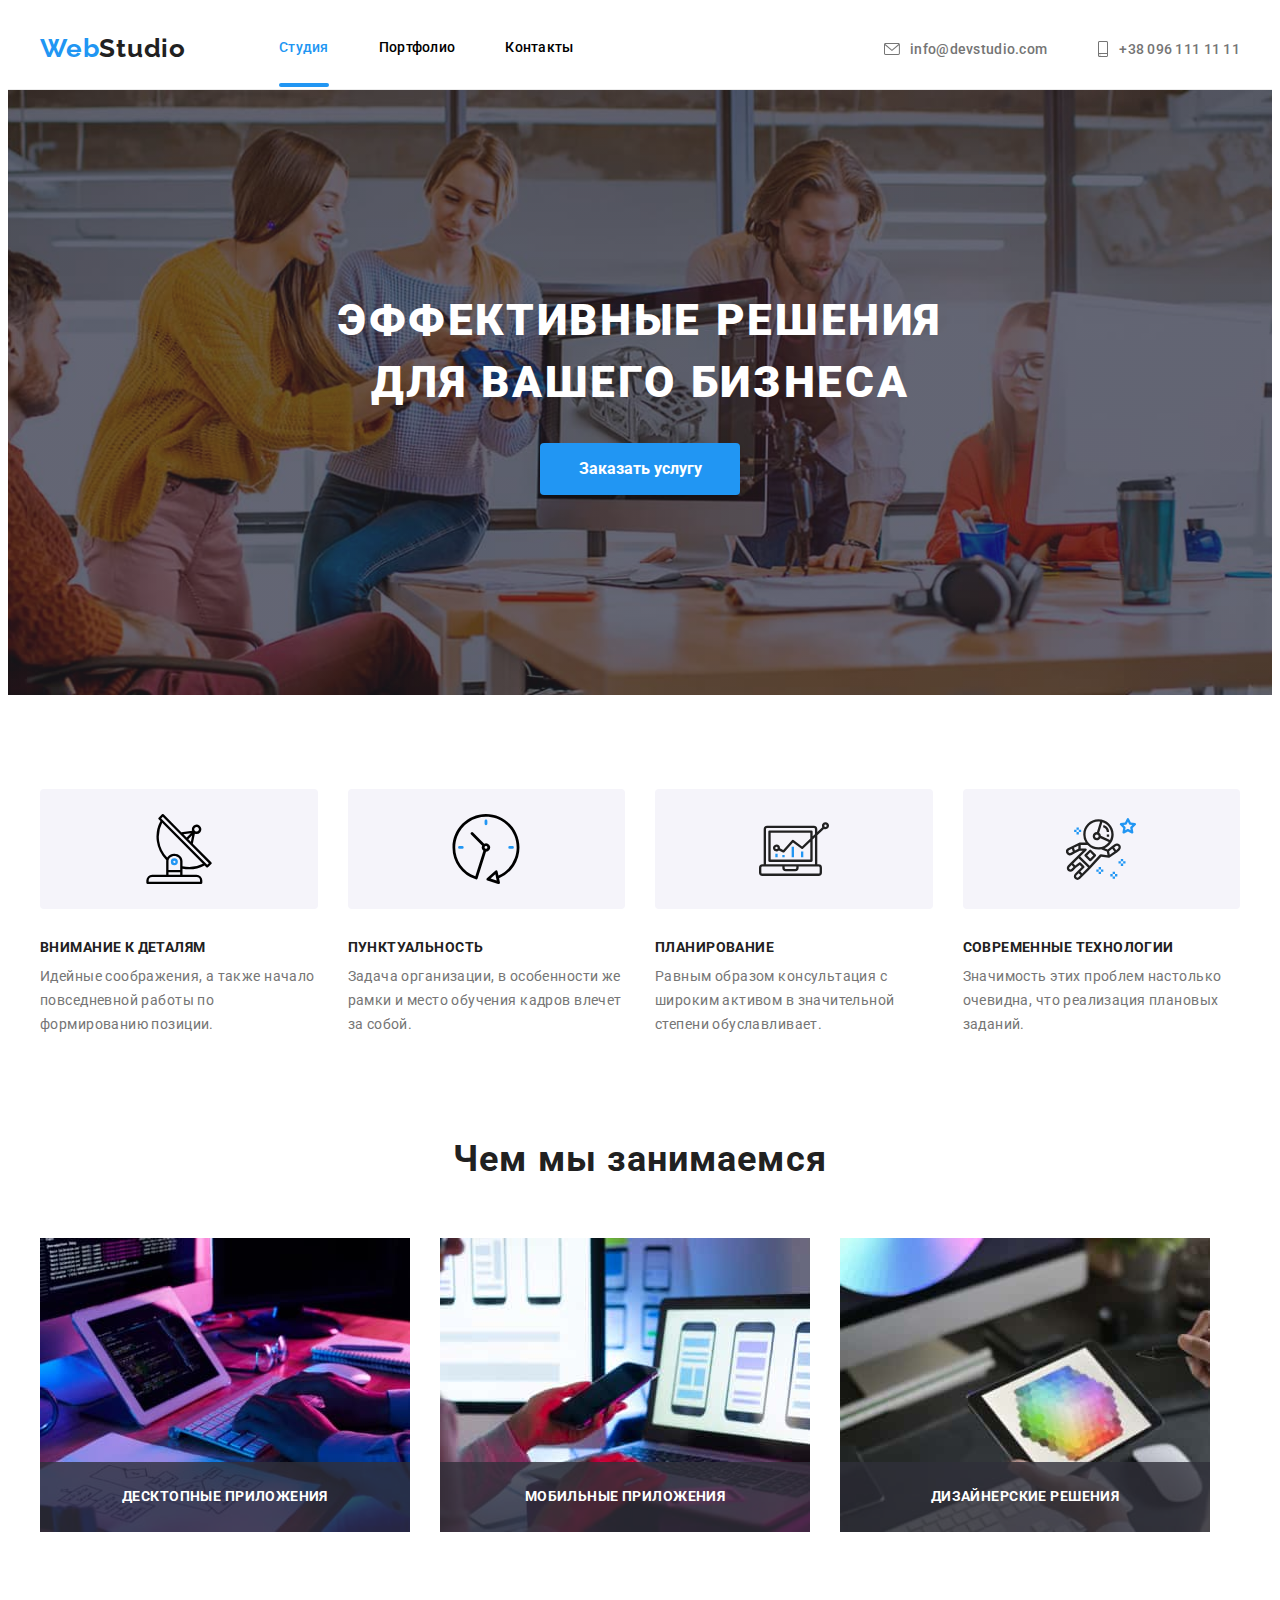
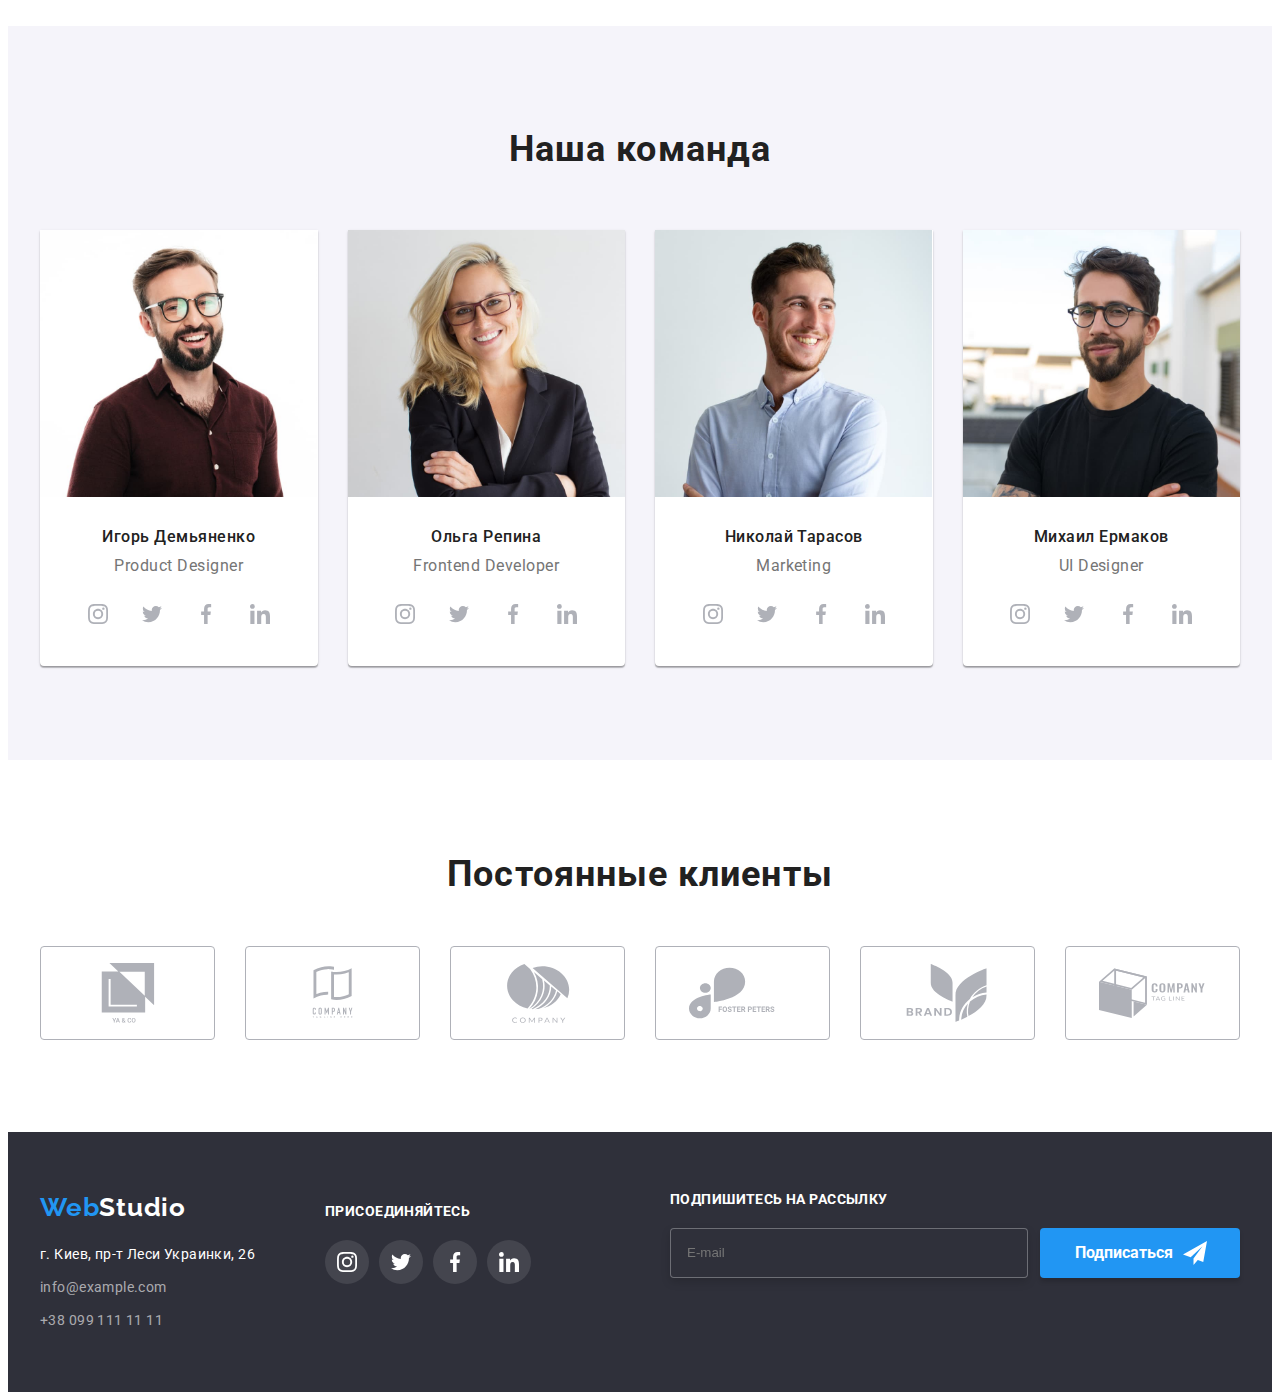
==== commit 73cb01f6: "конец" ====
--- a/index.html
+++ b/index.html
@@ -20,37 +20,43 @@
         
         
            <div class="mobile-menu" id="mobile-nav" data-menu>
-            <nav class="header-nav">
-                <ul class="header-nav__list">
-                    <li class="header-nav__item" ><a class="header-nav__link aclive-page current" href="./index.html">Студия</a></li>
-                    <li class="header-nav__item"><a class="header-nav__link" href="./portfolio.html">Портфолио</a></li>
-                    <li class="header-nav__item"><a class="header-nav__link" href="#">Контакты</a></li>
-                </ul>
-            </nav> 
-            <div class="mobile-cont">
-                <ul class="header-adress__list">
-                    <li class="header-adress__item">
-                        <a class="header-adress__link--mail connection" href="mailto:info@devstudio.com"><svg class="header-adress__icom--mail" width="16" height="12"><use href="images/icons/symbol .svg#icon-envelope"></use></svg>info@devstudio.com</a>
-                    </li>
-                    <li class="header-adress__item">
-                        <a class="header-adress__link--tel connection" href="tel:+380961111111"><svg class="header-adress__icom--tel" width="12" height="16"><use href="images/icons/symbol .svg#icon-smartphone"></use></svg>+38 096 111 11 11</a>
-                    </li>
-                </ul>
-    
-                <ul class="header-messenger__list">
-                    <li class="header-messenger__item">
-                        <a href="#" class="header-messenger__link">Instagram</a>
-                    </li>
-                    <li class="header-messenger__item">
-                        <a href="#" class="header-messenger__link">Twitter</a>
-                    </li>
-                    <li class="header-messenger__item">
-                        <a href="#" class="header-messenger__link">Facebook</a>
-                    </li>
-                    <li class="header-messenger__item">
-                        <a href="#" class="header-messenger__link">LinkedIn</a>
-                    </li>
-                </ul>
+            <div class="mob-nav">
+                <nav class="header-nav">
+                    <ul class="header-nav__list">
+                        <li class="header-nav__item" ><a class="header-nav__link aclive-page current" href="./index.html">Студия</a></li>
+                        <li class="header-nav__item"><a class="header-nav__link" href="./portfolio.html">Портфолио</a></li>
+                        <li class="header-nav__item"><a class="header-nav__link" href="#">Контакты</a></li>
+                    </ul>
+                </nav> 
+                <div class="mobile-cont">
+                    
+                        
+                            <ul class="header-adress__list">
+                                <li class="header-adress__item">
+                                    <a class="header-adress__link--mail connection" href="mailto:info@devstudio.com"><svg class="header-adress__icom--mail" width="16" height="12"><use href="images/icons/symbol .svg#icon-envelope"></use></svg>info@devstudio.com</a>
+                                </li>
+                                <li class="header-adress__item">
+                                    <a class="header-adress__link--tel connection" href="tel:+380961111111"><svg class="header-adress__icom--tel" width="12" height="16"><use href="images/icons/symbol .svg#icon-smartphone"></use></svg>+38 096 111 11 11</a>
+                                </li>
+                            </ul>
+                
+                            <ul class="header-messenger__list">
+                                <li class="header-messenger__item">
+                                    <a href="#" class="header-messenger__link">Instagram</a>
+                                </li>
+                                <li class="header-messenger__item">
+                                    <a href="#" class="header-messenger__link">Twitter</a>
+                                </li>
+                                <li class="header-messenger__item">
+                                    <a href="#" class="header-messenger__link">Facebook</a>
+                                </li>
+                                <li class="header-messenger__item">
+                                    <a href="#" class="header-messenger__link">LinkedIn</a>
+                                </li>
+                            </ul>
+                        
+                    
+                        </div>
             </div>
             
            </div>
--- a/css/main.min.css
+++ b/css/main.min.css
@@ -1,3 +1,2 @@
-@import url("https://fonts.googleapis.com/css2?family=Raleway:wght@700&family=Roboto:wght@400;500;700;900&display=swap");body{color:#212121;font-family:"Roboto",sans-serif;font-size:14px;color:#E5E5E5}body.modal-open{overflow:hidden}.container{margin-left:auto;margin-right:auto;padding:0 15px}@media screen and (min-width: 480px){.container{width:480px}}@media screen and (min-width: 768px){.container{width:768px}}@media screen and (min-width: 1200px){.container{width:1200px}}h1,h2,h3,h4,h5,h6{margin:0}p{margin:0}ul{list-style:none;margin:0;padding:0}img{display:block;max-width:100%;height:auto}a{text-decoration:none}.visually-hidden{position:absolute;white-space:nowrap;width:1px;height:1px;overflow:hidden;border:0;padding:0;clip:rect(0 0 0 0);-webkit-clip-path:inset(50%);clip-path:inset(50%);margin:-1px}.label-checkbox__input{position:absolute;width:1px;height:1px;margin:-1px;border:0;padding:0;clip:rect(0 0 0 0);overflow:hidden}.title{font-weight:700;text-align:center;font-size:36px;line-height:1.6;letter-spacing:0.03em;color:#212121}.btn{background-color:#2196F3;font-weight:700;font-size:16px;line-height:1.87;cursor:pointer;font-family:inherit;-webkit-box-shadow:0px 4px 4px rgba(0,0,0,0.15);box-shadow:0px 4px 4px rgba(0,0,0,0.15);border-radius:4px;color:#fff;min-width:200px;border:1px solid transparent;-webkit-transition:background-color 250ms cubic-bezier(0.4, 0, 0.2, 1);transition:background-color 250ms cubic-bezier(0.4, 0, 0.2, 1)}.header{background-color:#fff;border-bottom:1px solid #ECECEC}.header__link-logo{text-decoration:none;color:#212121;font-family:"Raleway",sans-serif;font-weight:700;font-size:26px;line-height:1.2;letter-spacing:0.03em;display:inline-block;padding-top:25px;padding-bottom:25px;-webkit-transition:color 250ms cubic-bezier(0.4, 0, 0.2, 1);transition:color 250ms cubic-bezier(0.4, 0, 0.2, 1)}.header__link-logo:hover,.header__link-logo:focus{color:#2196F3}.header__link-logo:active{color:#2196F3}.header__text-web{color:#2196F3}.aclive-page{color:#2196F3}.header__container{display:-webkit-box;display:-ms-flexbox;display:flex;-webkit-box-align:center;-ms-flex-align:center;align-items:center;position:relative}.menu-btn{-webkit-box-flex:inline-flex;-ms-flex:inline-flex;flex:inline-flex;margin:0;padding:0;border:none;background-color:transparent;z-index:1000;margin-left:auto}@media screen and (min-width: 768px){.menu-btn{display:none}}.menu-btn .icon-cross{display:none}.menu-btn.is-open .icon-cross{display:block}.menu-btn.is-open .icon-menu{display:none}@media screen and (max-width: 767px){.mobile-menu{display:none;position:fixed;top:0;left:0;width:100%;height:100%;background-color:#fff;padding:48px 83px - 48px 40px;z-index:1000;display:-webkit-box;display:-ms-flexbox;display:flex;-webkit-box-orient:vertical;-webkit-box-direction:normal;-ms-flex-direction:column;flex-direction:column;-webkit-box-pack:justify;-ms-flex-pack:justify;justify-content:space-between;-webkit-transition:opacity 250ms cubic-bezier(0.4, 0, 0.2, 1);transition:opacity 250ms cubic-bezier(0.4, 0, 0.2, 1)}}@media screen and (min-width: 768px){.mobile-menu{display:-webkit-box;display:-ms-flexbox;display:flex;-webkit-box-align:center;-ms-flex-align:center;align-items:center}}@media screen and (min-width: 1200px){.mobile-menu{display:-webkit-box;display:-ms-flexbox;display:flex;width:100%}}.mobile-menu.is-open{display:block}.menu-btn:hover,.menu-btn:focus{fill:#2196F3}@media screen and (max-width: 767px){.header-nav__list,.header-adress__list{font-weight:500;font-size:40px;line-height:0.85;text-align:start;letter-spacing:0.02em;color:#212121}}@media screen and (min-width: 768px){.header-nav__list,.header-adress__list{display:-webkit-box;display:-ms-flexbox;display:flex;font-weight:500;font-size:14px;line-height:0.87;letter-spacing:0.02em}}@media screen and (min-width: 1200px){.header-nav__list,.header-adress__list{-webkit-box-align:center;-ms-flex-align:center;align-items:center}}@media screen and (min-width: 768px){.header-nav__list{margin-left:88px}}@media screen and (min-width: 1200px){.header-nav__list{margin-left:93px}}@media screen and (max-width: 767px){.header-nav__item:not(:last-child){margin-bottom:32px}}@media screen and (min-width: 768px){.header-nav__item:not(:last-child){margin-right:50px}}@media screen and (max-width: 767px){.header-adress__item:not(:first-child){margin-bottom:32px}}@media screen and (min-width: 768px){.header-adress__item:not(:last-child){margin-bottom:10px}}@media screen and (min-width: 1200px){.header-adress__item:not(:last-child){margin-bottom:0;margin-right:50px}}@media screen and (max-width: 767px){.header-nav__link{color:#000}}@media screen and (min-width: 768px){.header-nav__link{display:block;color:#000;-webkit-transition:color 250ms cubic-bezier(0.4, 0, 0.2, 1);transition:color 250ms cubic-bezier(0.4, 0, 0.2, 1);padding:32px 0}}.header-nav__link:hover,.header-nav__link:focus{color:#2196F3}.current{position:relative}@media screen and (min-width: 768px){.current::after{content:'';position:absolute;width:100%;height:4px;left:0;bottom:-2px;border-radius:2px;background-color:#2196F3;display:block}}.aclive-page{color:#2196F3}@media screen and (max-width: 767px){.header-adress__list{display:-webkit-box;display:-ms-flexbox;display:flex;-webkit-box-orient:vertical;-webkit-box-direction:reverse;-ms-flex-direction:column-reverse;flex-direction:column-reverse;margin-bottom:64px}}@media screen and (min-width: 768px){.header-adress__list{display:-webkit-box;display:-ms-flexbox;display:flex;-webkit-box-orient:vertical;-webkit-box-direction:normal;-ms-flex-direction:column;flex-direction:column}}@media screen and (min-width: 1200px){.header-adress__list{-webkit-box-orient:horizontal;-webkit-box-direction:normal;-ms-flex-direction:row;flex-direction:row}}@media screen and (max-width: 767px){.header-adress__link--tel{font-weight:500;font-size:8vw;line-height:0.85;letter-spacing:0.02em;color:#2196F3}}@media screen and (min-width: 768px){.header-adress__link--tel{padding-bottom:21px}}@media screen and (max-width: 767px){.header-adress__link--mail{font-weight:500;font-size:24px;line-height:0.85;letter-spacing:0.02em;color:#757575}}@media screen and (min-width: 768px){.header-adress__link--mail{padding-top:21px;margin-bottom:10px}}@media screen and (min-width: 1200px){.header-adress__link--mail{margin-bottom:0}}@media screen and (min-width: 768px){.header-adress__link--tel,.header-adress__link--mail{display:-webkit-box;display:-ms-flexbox;display:flex;color:#757575;-webkit-box-align:center;-ms-flex-align:center;align-items:center;-webkit-transition:color 250ms cubic-bezier(0.4, 0, 0.2, 1);transition:color 250ms cubic-bezier(0.4, 0, 0.2, 1)}.header-adress__link--tel:hover,.header-adress__link--tel:focus,.header-adress__link--mail:hover,.header-adress__link--mail:focus{color:#2196F3}}@media screen and (min-width: 1200px){.header-adress__link--tel,.header-adress__link--mail{padding:32px 0}}.header-adress__icom--mail,.header-adress__icom--tel{margin-right:10px;fill:currentColor}@media screen and (max-width: 767px){.header-adress__icom--mail,.header-adress__icom--tel{display:none}}.header-messenger__list{display:none}@media screen and (max-width: 767px){.header-messenger__list{display:-webkit-box;display:-ms-flexbox;display:flex;-ms-flex-wrap:wrap;flex-wrap:wrap}}.header-messenger__item+.header-messenger__item{margin-left:10px}.header-messenger__item:not(:last-child){padding-right:10px;border-right:1px solid rgba(33,33,33,0.2)}.header-messenger__link{font-weight:500;font-size:18px;line-height:1.22;letter-spacing:0.02em;color:#2196F3}.header-messenger__link:hover,.header-messenger__link:focus{color:#000}@media screen and (min-width: 768px){.mobile-cont{margin-left:84px}}@media screen and (min-width: 1200px){.mobile-cont{margin-left:auto}}.hero{padding:118px 60px;background-color:#2F303A;text-align:center}@media screen and (min-width: 768px){.hero{padding:118px 204px}}@media screen and (min-width: 1200px){.hero{padding:200px 452px}}.hero__title{font-weight:900;font-size:26px;line-height:1.4;letter-spacing:0.06em;text-transform:uppercase;color:#fff;min-width:320px;margin:0 auto;margin-bottom:30px}@media screen and (min-width: 480px){.hero__title{width:360px}}@media screen and (min-width: 1200px){.hero__title{width:696px;font-size:44px}}.hero__cont{padding:0}.hero__overlane{max-width:1600px;display:-webkit-box;display:-ms-flexbox;display:flex;-webkit-box-pack:center;-ms-flex-pack:center;justify-content:center;-webkit-box-align:center;-ms-flex-align:center;align-items:center;background-repeat:no-repeat;background-size:cover;background-position:center}@media screen and (max-width: 479px){.hero__overlane{background-image:-webkit-gradient(linear, left top, right top, from(rgba(47,48,58,0.4)), to(rgba(47,48,58,0.4))),url("../images/backgraund/Hero-mob1x.jpg");background-image:linear-gradient(to right, rgba(47,48,58,0.4), rgba(47,48,58,0.4)),url("../images/backgraund/Hero-mob1x.jpg")}}@media screen and (max-width: 479px) and (min-device-pixel-ratio: 2), screen and (max-width: 479px) and (-webkit-min-device-pixel-ratio: 2), screen and (max-width: 479px) and (min-resolution: 192dpi), screen and (max-width: 479px) and (min-resolution: 2dppx){.hero__overlane{background-image:-webkit-gradient(linear, left top, right top, from(rgba(47,48,58,0.4)), to(rgba(47,48,58,0.4))),url("../images/backgraund/Hero-mob2x.jpg");background-image:linear-gradient(to right, rgba(47,48,58,0.4), rgba(47,48,58,0.4)),url("../images/backgraund/Hero-mob2x.jpg")}}@media screen and (min-width: 480px){.hero__overlane{background-image:-webkit-gradient(linear, left top, right top, from(rgba(47,48,58,0.4)), to(rgba(47,48,58,0.4))),url("../images/backgraund/Hero-tablet1x .jpg");background-image:linear-gradient(to right, rgba(47,48,58,0.4), rgba(47,48,58,0.4)),url("../images/backgraund/Hero-tablet1x .jpg")}}@media screen and (min-width: 480px) and (min-device-pixel-ratio: 2), screen and (min-width: 480px) and (-webkit-min-device-pixel-ratio: 2), screen and (min-width: 480px) and (min-resolution: 192dpi), screen and (min-width: 480px) and (min-resolution: 2dppx){.hero__overlane{background-image:-webkit-gradient(linear, left top, right top, from(rgba(47,48,58,0.4)), to(rgba(47,48,58,0.4))),url("../images/backgraund/Hero-tablet2x  .jpg");background-image:linear-gradient(to right, rgba(47,48,58,0.4), rgba(47,48,58,0.4)),url("../images/backgraund/Hero-tablet2x  .jpg");width:100%}}@media screen and (min-width: 1200px){.hero__overlane{background-image:-webkit-gradient(linear, left top, right top, from(rgba(47,48,58,0.4)), to(rgba(47,48,58,0.4))),url("../images/backgraund/ImgBg.jpg");background-image:linear-gradient(to right, rgba(47,48,58,0.4), rgba(47,48,58,0.4)),url("../images/backgraund/ImgBg.jpg")}}@media screen and (min-width: 1200px) and (min-device-pixel-ratio: 2), screen and (min-width: 1200px) and (-webkit-min-device-pixel-ratio: 2), screen and (min-width: 1200px) and (min-resolution: 192dpi), screen and (min-width: 1200px) and (min-resolution: 2dppx){.hero__overlane{background-image:-webkit-gradient(linear, left top, right top, from(rgba(47,48,58,0.4)), to(rgba(47,48,58,0.4))),url("../images/backgraund/Hero-dextop2x  .jpg");background-image:linear-gradient(to right, rgba(47,48,58,0.4), rgba(47,48,58,0.4)),url("../images/backgraund/Hero-dextop2x  .jpg")}}.hero__btn{padding:10px 32px}.hero__btn:hover,.hero__btn:focus{background-color:#188CE8}.hero__btn:active{background-color:#188CE8}.special{display:-webkit-box;display:-ms-flexbox;display:flex;padding:60px 0}@media screen and (min-width: 1200px){.special{padding-top:94px;padding-bottom:94px}}.special__list{display:-webkit-box;display:-ms-flexbox;display:flex}@media screen and (max-width: 767px){.special__list{-webkit-box-orient:vertical;-webkit-box-direction:normal;-ms-flex-direction:column;flex-direction:column}}@media screen and (min-width: 768px){.special__list{-ms-flex-wrap:wrap;flex-wrap:wrap;margin:-15px}}@media screen and (min-width: 1200px){.special__list{-ms-flex-wrap:nowrap;flex-wrap:nowrap;margin:-15px}}@media screen and (min-width: 768px){.special__item{width:calc((100% - 4 * 15px) / 2);margin:15px}}@media screen and (min-width: 1200px){.special__item{width:calc((100% - 8 * 15px) / 4)}}.special-cont{height:120px;width:100%;background-color:#F5F4FA;display:block;display:-webkit-box;display:-ms-flexbox;display:flex;-webkit-box-pack:center;-ms-flex-pack:center;justify-content:center;-webkit-box-align:center;-ms-flex-align:center;align-items:center;border-radius:4px;margin-bottom:30px}.special-cont__svg{width:70px;height:70px}.special__feature{font-weight:700;font-size:14px;line-height:16px;letter-spacing:0.03em;text-transform:uppercase;color:#212121;margin-bottom:10px;text-align:center}@media screen and (min-width: 768px){.special__feature{text-align:start}}.special__text{font-size:14px;line-height:1.7;letter-spacing:0.03em;color:#757575}.work{display:none}@media screen and (min-width: 1200px){.work{display:-webkit-box;display:-ms-flexbox;display:flex;padding-bottom:94px}}.work__title{margin-bottom:50px}.work__list{display:-webkit-box;display:-ms-flexbox;display:flex;margin-right:-30px}.work__item{margin-right:30px}.work__thumb{position:relative}.work__text{position:absolute;bottom:0;left:0;width:100%;height:70px;display:-webkit-box;display:-ms-flexbox;display:flex;-webkit-box-pack:center;-ms-flex-pack:center;justify-content:center;-webkit-box-align:center;-ms-flex-align:center;align-items:center;background-color:#000;background:rgba(47,48,58,0.8)}.work__text--title{font-style:normal;font-weight:700;font-size:14px;line-height:1.14;letter-spacing:0.03em;text-transform:uppercase;color:#fff}.team{background-color:#F5F4FA;padding-top:60px;padding-bottom:60px}@media screen and (min-width: 1200px){.team{padding-top:94px;padding-bottom:94px}}.team__title{margin-bottom:30px;font-size:28px;line-height:1.18}@media screen and (min-width: 1200px){.team__title{font-size:36px;line-height:1.66;margin-bottom:50px}}@media screen and (min-width: 768px){.team__list{display:-webkit-box;display:-ms-flexbox;display:flex;-ms-flex-wrap:wrap;flex-wrap:wrap;margin:-15px}}.team__item{background:#fff;-webkit-box-shadow:0px 1px 3px rgba(0,0,0,0.12),0px 1px 1px rgba(0,0,0,0.14),0px 2px 1px rgba(0,0,0,0.2);box-shadow:0px 1px 3px rgba(0,0,0,0.12),0px 1px 1px rgba(0,0,0,0.14),0px 2px 1px rgba(0,0,0,0.2);border-radius:0px 0px 4px 4px}@media screen and (min-width: 768px){.team__item{width:calc((100% - 4 * 15px) / 2);margin:15px}}@media screen and (min-width: 1200px){.team__item{width:calc((100% - 8 * 15px) / 4)}}@media screen and (max-width: 767px){.team__item:not(:last-child){margin-bottom:30px}}.team__poster{text-align:center;padding:30px 32px 30px 32px}.team__poster--title{font-weight:500;font-size:16px;line-height:1.2;letter-spacing:0.03em;color:#212121;margin-bottom:10px}.team__poster--class{font-size:16px;line-height:1.2;letter-spacing:0.03em;color:#757575;margin-bottom:16px}.team-roster{display:-webkit-box;display:-ms-flexbox;display:flex;-webkit-box-pack:center;-ms-flex-pack:center;justify-content:center}.team-roster__item+.team-roster__item{margin-left:10px}.team-roster__svg{width:20px;height:20px;fill:#AFB1B8}.team-roster__svg{-webkit-transition:fill 250ms cubic-bezier(0.4, 0, 0.2, 1);transition:fill 250ms cubic-bezier(0.4, 0, 0.2, 1)}.team-roster__link{display:-webkit-box;display:-ms-flexbox;display:flex;width:44px;height:44px;-webkit-box-pack:center;-ms-flex-pack:center;justify-content:center;-webkit-box-align:center;-ms-flex-align:center;align-items:center;cursor:pointer;border-radius:50%;-webkit-transition:background-color 250ms cubic-bezier(0.4, 0, 0.2, 1);transition:background-color 250ms cubic-bezier(0.4, 0, 0.2, 1)}.team-roster__link:hover,.team-roster__link:focus{background-color:#2196F3;fill:#fff}.team-roster__link:hover .team-roster__svg,.team-roster__link:focus .team-roster__svg{fill:#fff}.client{padding-top:60px;padding-bottom:60px}@media screen and (min-width: 1200px){.client{padding-top:94px;padding-bottom:94px}}.client__title{margin-bottom:30px;font-size:28px;line-height:1.178}@media screen and (min-width: 1200px){.client__title{font-size:36px;line-height:1.166;margin-bottom:50px}}.client__list{display:-webkit-box;display:-ms-flexbox;display:flex;-ms-flex-wrap:wrap;flex-wrap:wrap;-webkit-box-pack:center;-ms-flex-pack:center;justify-content:center}@media screen and (max-width: 767px){.client__list{margin:-15px}}@media screen and (min-width: 768px){.client__list{margin:-15px}}@media screen and (min-width: 1200px){.client__list{margin:-15px}}.client__item{height:92px;cursor:pointer}@media screen and (max-width: 767px){.client__item{width:calc((100% - 4 * 15px) / 2);margin:15px}}@media screen and (min-width: 768px){.client__item{width:calc((100% - 6 * 15px) / 3);margin:15px}}@media screen and (min-width: 1200px){.client__item{width:calc((100% - 12 * 15px) / 6);margin:15px}}.client__link{display:block;height:92px;border:1px solid #AFB1B8;border-radius:4px;display:-webkit-box;display:-ms-flexbox;display:flex;-webkit-box-pack:center;-ms-flex-pack:center;justify-content:center;-webkit-box-align:center;-ms-flex-align:center;align-items:center;-webkit-transition:border-color 250ms cubic-bezier(0.4, 0, 0.2, 1);transition:border-color 250ms cubic-bezier(0.4, 0, 0.2, 1)}.client__link:hover,.client__link:focus{border-color:#2196F3}.client__svg{width:106px;height:60px;fill:#AFB1B8;-webkit-transition:fill 250ms cubic-bezier(0.4, 0, 0.2, 1);transition:fill 250ms cubic-bezier(0.4, 0, 0.2, 1)}.client__link:hover .client__svg,.client__link:focus .client__svg{fill:#2196F3}.footer{background-color:#2F303A;padding-top:60px;padding-bottom:60px}.footer__link-logo{font-family:"Raleway",sans-serif;font-weight:700;font-size:26px;line-height:1.2;letter-spacing:0.03em;display:block;margin-bottom:20px;color:#fff;-webkit-transition:color 250ms cubic-bezier(0.4, 0, 0.2, 1);transition:color 250ms cubic-bezier(0.4, 0, 0.2, 1)}.footer__link-logo:hover,.footer__link-logo:focus{color:#2196F3}.footer__link-logo:active{color:#2196F3}.footer__text-web{color:#2196F3}@media screen and (min-width: 1200px){.footer-desktop{display:-webkit-box;display:-ms-flexbox;display:flex;-webkit-box-pack:justify;-ms-flex-pack:justify;justify-content:space-between}}.footer-cont{text-align:center}@media screen and (min-width: 768px){.footer-cont{display:-webkit-box;display:-ms-flexbox;display:flex;-webkit-box-pack:justify;-ms-flex-pack:justify;justify-content:space-between;-webkit-box-align:baseline;-ms-flex-align:baseline;align-items:baseline}}.foot-adress{margin-bottom:60px}@media screen and (min-width: 1200px){.foot-adress{text-align:start;margin-right:70px;margin-bottom:0}}.footer-adress{display:-webkit-box;display:-ms-flexbox;display:flex;-webkit-box-orient:vertical;-webkit-box-direction:normal;-ms-flex-direction:column;flex-direction:column}.footer-adress__list{color:#fff;cursor:pointer}.footer-adress__item--adress{font-size:14px;font-style:normal;line-height:1.71;letter-spacing:0.03em;color:var(--brand-white);margin-bottom:9px}.footer-adress__item{font-style:normal}.footer-adress__item:not(:last-child){margin-bottom:9px}.footer-adress__link-tel,.footer-adress__link-mail{color:rgba(255,255,255,0.6);font-size:14px;line-height:1.7;letter-spacing:0.03em}.footer-adress__link--adress{color:#fff}.footer-adress__link--adress{color:var(--brand-white)}.connection{-webkit-transition:color 250ms cubic-bezier(0.4, 0, 0.2, 1);transition:color 250ms cubic-bezier(0.4, 0, 0.2, 1)}.connection:hover,.connection:focus{color:#2196F3}.footer-social{margin-bottom:60px}@media screen and (min-width: 768px){.footer-social{margin:0}}.footer-social__text,.footer-input__text{font-weight:700;font-size:14px;line-height:1.14;letter-spacing:0.03em;text-transform:uppercase;color:#fff;margin-bottom:20px;text-align:center}@media screen and (min-width: 1200px){.footer-social__text,.footer-input__text{text-align:start}}.footer-social__list{display:-webkit-box;display:-ms-flexbox;display:flex;-webkit-box-pack:center;-ms-flex-pack:center;justify-content:center}.footer-social__item{cursor:pointer}.footer-social__item+.footer-social__item{margin-left:10px}.footer-social__link{display:-webkit-box;display:-ms-flexbox;display:flex;-webkit-box-pack:center;-ms-flex-pack:center;justify-content:center;width:44px;height:44px;background-color:rgba(255,255,255,0.1);border-radius:50%;-webkit-box-align:center;-ms-flex-align:center;align-items:center;color:#fff;-webkit-transition:background-color 250ms cubic-bezier(0.4, 0, 0.2, 1);transition:background-color 250ms cubic-bezier(0.4, 0, 0.2, 1)}.footer-social__link:hover,.footer-social__link:focus{background-color:#2196F3}.footer-social__icon{width:20px;height:20px;fill:currentColor}.footer-subscribe{display:-webkit-box;display:-ms-flexbox;display:flex;-webkit-box-orient:vertical;-webkit-box-direction:normal;-ms-flex-direction:column;flex-direction:column;-webkit-box-pack:center;-ms-flex-pack:center;justify-content:center;text-align:center}@media screen and (min-width: 1200px){.footer-subscribe{-webkit-box-orient:horizontal;-webkit-box-direction:normal;-ms-flex-direction:row;flex-direction:row}}.footer-btn{display:-webkit-box;display:-ms-flexbox;display:flex;-webkit-box-orient:horizontal;-webkit-box-direction:reverse;-ms-flex-direction:row-reverse;flex-direction:row-reverse;-webkit-box-pack:center;-ms-flex-pack:center;justify-content:center;-webkit-box-align:center;-ms-flex-align:center;align-items:center;max-width:200px;height:50px;padding:10px 28px 10px 29px;margin-left:auto;margin-right:auto}.footer-btn:hover,.footer-btn:focus{background-color:#188CE8}.footer-btn__svg{fill:currentColor;margin-left:10px}@media screen and (min-width: 1200px){.footer-btn{margin-left:12px}}.footer-subscribe__input--mail{max-width:450px;height:50px;margin-bottom:30px;border:1px solid rgba(255,255,255,0.3);-webkit-box-sizing:border-box;box-sizing:border-box;-webkit-filter:drop-shadow(0px 4px 4px rgba(0,0,0,0.15));filter:drop-shadow(0px 4px 4px rgba(0,0,0,0.15));border-radius:4px;background:#2F303A;padding-top:15px;padding-bottom:15px;padding-left:16px;color:#fff}@media screen and (min-width: 767px){.footer-subscribe__input--mail{width:450px;margin-left:auto;margin-right:auto}}@media screen and (min-width: 1200px){.footer-subscribe__input--mail{width:358px;margin-bottom:0}}.backdrop{position:fixed;top:0;left:0;width:100%;height:100%;background:rgba(0,0,0,0.2);opacity:1;-webkit-transition:opacity 250ms cubic-bezier(0.4, 0, 0.2, 1);transition:opacity 250ms cubic-bezier(0.4, 0, 0.2, 1);overflow-y:scroll}@media screen and (max-width: 767px){.backdrop{padding:93px 15px 94px 15px}}@media screen and (min-width: 768px){.backdrop{padding:208px 159px 207px 159px}}.backdrop.is-hidden{opacity:0;pointer-events:none}.backdrop.is-hidden .modal{-webkit-transform:translate(-50%, -50%) scale(1.2);transform:translate(-50%, -50%) scale(1.2)}.modal{position:absolute;top:50%;left:50%;-webkit-transform:translate(-50%, -50%) scale(1);transform:translate(-50%, -50%) scale(1);-webkit-transition:-webkit-transform 250ms cubic-bezier(0.4, 0, 0.2, 1);transition:-webkit-transform 250ms cubic-bezier(0.4, 0, 0.2, 1);transition:transform 250ms cubic-bezier(0.4, 0, 0.2, 1);transition:transform 250ms cubic-bezier(0.4, 0, 0.2, 1), -webkit-transform 250ms cubic-bezier(0.4, 0, 0.2, 1);padding:40px;background:#fff;-webkit-box-shadow:0px 1px 3px rgba(0,0,0,0.12),0px 1px 1px rgba(0,0,0,0.14),0px 2px 1px rgba(0,0,0,0.2);box-shadow:0px 1px 3px rgba(0,0,0,0.12),0px 1px 1px rgba(0,0,0,0.14),0px 2px 1px rgba(0,0,0,0.2);border-radius:4px}@media screen and (max-width: 767px){.modal{max-width:450px;height:609px}}@media screen and (min-width: 768px){.modal{width:450px;height:609px}}@media screen and (min-width: 1200px){.modal{width:528px;height:581px}}.modal-button{position:absolute;top:8px;right:8px;width:30px;height:30px;border-radius:50%;background:#fff;border:1px solid rgba(0,0,0,0.1);background-color:#fff;display:-webkit-box;display:-ms-flexbox;display:flex;-webkit-box-pack:center;-ms-flex-pack:center;justify-content:center;-webkit-box-align:center;-ms-flex-align:center;align-items:center;cursor:pointer;-webkit-transition:fill 250ms cubic-bezier(0.4, 0, 0.2, 1);transition:fill 250ms cubic-bezier(0.4, 0, 0.2, 1)}.modal-button:hover,.modal-button:focus{fill:#2196F3}.form{display:-webkit-box;display:-ms-flexbox;display:flex;-webkit-box-pack:center;-ms-flex-pack:center;justify-content:center;-webkit-box-orient:vertical;-webkit-box-direction:normal;-ms-flex-direction:column;flex-direction:column;color:#000000}.form-label{position:relative;margin-bottom:10px;display:-webkit-box;display:-ms-flexbox;display:flex;-webkit-box-orient:vertical;-webkit-box-direction:reverse;-ms-flex-direction:column-reverse;flex-direction:column-reverse;font-size:12px;line-height:1.16;letter-spacing:0.01em;width:100%}.form__title{font-family:Roboto;font-style:normal;font-weight:700;text-align:center;width:100%;font-size:20px;line-height:30px;text-align:center;letter-spacing:0.03em;margin-bottom:12px}@media screen and (min-width: 1200px){.form__title{font-size:20px;line-height:23px}}.form-label__input{height:40px;width:100%;border-radius:4px;padding-left:40px;border:none;outline:1px solid rgba(33,33,33,0.2);-webkit-transition:outline 250ms cubic-bezier(0.4, 0, 0.2, 1);transition:outline 250ms cubic-bezier(0.4, 0, 0.2, 1)}.form-label__input:focus{outline:1px solid #2196F3;fill:#2196F3}.form-label__icon{position:absolute;top:50%;margin-left:12px}.form-label:focus-within .form-label__icon{fill:#2196F3}.form-label__text{margin-bottom:4px;color:#757575}.label-comment__form{width:100%;height:120px;margin-bottom:20px;resize:none;border:none;outline:1px solid rgba(33,33,33,0.2);border-radius:4px;padding:11px 15px;-webkit-transition:outline 250ms cubic-bezier(0.4, 0, 0.2, 1);transition:outline 250ms cubic-bezier(0.4, 0, 0.2, 1)}.label-comment__form:focus{outline:1px solid #2196F3}.label-checkbox{display:-webkit-box;display:-ms-flexbox;display:flex;-webkit-box-pack:center;-ms-flex-pack:center;justify-content:center;-webkit-box-align:center;-ms-flex-align:center;align-items:center;margin-bottom:30px;-webkit-transition:background-color 2500ms cubic-bezier(0.4, 0, 0.2, 1);transition:background-color 2500ms cubic-bezier(0.4, 0, 0.2, 1)}.label-checkbox__input:focus+.label-checkbox__icon{outline:1px solid #188CE8}.label-checkbox__text{font-weight:500;font-size:12px;line-height:0.85;letter-spacing:0.03em;color:#757575;margin-left:8.38px}@media screen and (min-width: 1200px){.label-checkbox__text{font-size:14px;line-height:0.583}}.checkbox-text-decoration{text-decoration:underline;color:#2196F3;-webkit-transition:color 250ms cubic-bezier(0.4, 0, 0.2, 1);transition:color 250ms cubic-bezier(0.4, 0, 0.2, 1)}.checkbox-text-decoration:hover,.checkbox-text-decoration:focus{color:#188CE8}.label-checkbox__icon{background-color:#fff;border:2px solid #212121;border-radius:4px;cursor:pointer}.label-checkbox__input:checked+.label-checkbox__icon{background-color:#2196F3;border-color:transparent}.form-btn{max-width:200px;height:50px;margin:0 auto;padding:10px 55px}.form-btn:hover,.form-btn:focus{background-color:#188CE8}.services{padding-top:60px;padding-bottom:60px}@media screen and (min-width: 1200px){.services{padding-top:94px;padding-bottom:94px}}.services-list{display:-webkit-box;display:-ms-flexbox;display:flex;-ms-flex-wrap:wrap;flex-wrap:wrap;font-weight:500;font-size:16px;line-height:1.6;letter-spacing:0.03em;margin-bottom:30px}@media screen and (min-width: 768px){.services-list{margin-bottom:40px;-ms-flex-wrap:nowrap;flex-wrap:nowrap;-webkit-box-pack:center;-ms-flex-pack:center;justify-content:center}}@media screen and (min-width: 1200px){.services-list{margin-bottom:50px}}@media screen and (min-width: 768px){.services-list__item+.services-list__item{margin-left:8px}}@media screen and (max-width: 767px){.services-list__item:nth-child(-n+4){margin-bottom:15px}.services-list__item{margin-left:8px}.services-list__item:nth-child(3n+1){margin-left:0}}.services-list__btn{font-family:"Roboto",sans-serif;font-weight:500;background-color:#F5F4FA;cursor:pointer;color:#212121;border-radius:4px;font-size:inherit;border:1px solid transparent;padding:6px 22px;-webkit-transition:background-color 250ms cubic-bezier(0.4, 0, 0.2, 1),color 250ms cubic-bezier(0.4, 0, 0.2, 1),-webkit-box-shadow 250ms cubic-bezier(0.4, 0, 0.2, 1);transition:background-color 250ms cubic-bezier(0.4, 0, 0.2, 1),color 250ms cubic-bezier(0.4, 0, 0.2, 1),-webkit-box-shadow 250ms cubic-bezier(0.4, 0, 0.2, 1);transition:background-color 250ms cubic-bezier(0.4, 0, 0.2, 1),color 250ms cubic-bezier(0.4, 0, 0.2, 1),box-shadow 250ms cubic-bezier(0.4, 0, 0.2, 1);transition:background-color 250ms cubic-bezier(0.4, 0, 0.2, 1),color 250ms cubic-bezier(0.4, 0, 0.2, 1),box-shadow 250ms cubic-bezier(0.4, 0, 0.2, 1),-webkit-box-shadow 250ms cubic-bezier(0.4, 0, 0.2, 1)}.services-list__btn:hover,.services-list__btn:focus{color:#fff;background-color:#2196F3;-webkit-box-shadow:0px 3px 1px rgba(0,0,0,0.1),0px 1px 2px rgba(0,0,0,0.08),0px 2px 2px rgba(0,0,0,0.12);box-shadow:0px 3px 1px rgba(0,0,0,0.1),0px 1px 2px rgba(0,0,0,0.08),0px 2px 2px rgba(0,0,0,0.12)}.services-list__btn:active{color:#fff}.karen-btn{background-color:#2196F3;color:#fff}.services-cards{display:-webkit-box;display:-ms-flexbox;display:flex;-ms-flex-wrap:wrap;flex-wrap:wrap}@media screen and (min-width: 768px){.services-cards{margin:-15px}}@media screen and (max-width: 767px){.services-cards__item:not(:last-child){margin-bottom:30px}}@media screen and (min-width: 768px){.services-cards__item{width:calc((100% - 4 * 15px) / 2);margin:15px}}@media screen and (min-width: 1200px){.services-cards__item{width:calc((100% - 6 * 15px) / 3)}}.services-cards__link{display:inline-block;-webkit-transition:-webkit-box-shadow 250ms cubic-bezier(0.4, 0, 0.2, 1);transition:-webkit-box-shadow 250ms cubic-bezier(0.4, 0, 0.2, 1);transition:box-shadow 250ms cubic-bezier(0.4, 0, 0.2, 1);transition:box-shadow 250ms cubic-bezier(0.4, 0, 0.2, 1), -webkit-box-shadow 250ms cubic-bezier(0.4, 0, 0.2, 1)}.services-cards__link:hover,.services-cards__link:focus{-webkit-box-shadow:0px 1px 1px rgba(0,0,0,0.12),0px 4px 4px rgba(0,0,0,0.06),1px 4px 6px rgba(0,0,0,0.16);box-shadow:0px 1px 1px rgba(0,0,0,0.12),0px 4px 4px rgba(0,0,0,0.06),1px 4px 6px rgba(0,0,0,0.16)}.services-animation{position:relative;overflow:hidden}.services-bgr{position:absolute;top:0;left:0;width:100%;height:100%;background-color:rgba(33,150,243,0.9);-webkit-transform:translateY(101%);transform:translateY(101%);-webkit-transition:-webkit-transform 250ms cubic-bezier(0.4, 0, 0.2, 1);transition:-webkit-transform 250ms cubic-bezier(0.4, 0, 0.2, 1);transition:transform 250ms cubic-bezier(0.4, 0, 0.2, 1);transition:transform 250ms cubic-bezier(0.4, 0, 0.2, 1), -webkit-transform 250ms cubic-bezier(0.4, 0, 0.2, 1);padding:63px 24px}.services-cards__link:hover .services-bgr,.services-cards__link:focus .services-bgr{-webkit-transform:translate(0);transform:translate(0);-webkit-transform:250ms cubic-bezier(0.4, 0, 0.2, 1),box-shadow 250ms cubic-bezier(0.4, 0, 0.2, 1);transform:250ms cubic-bezier(0.4, 0, 0.2, 1),box-shadow 250ms cubic-bezier(0.4, 0, 0.2, 1)}@media screen and (max-width: 479px){.services-bgr{overflow-y:scroll;padding:50px 24px}}@media screen and (min-width: 480px){.services-bgr{padding:77px 24px}}@media screen and (min-width: 768px){.services-bgr{padding:49px 24px 77px}}@media screen and (min-width: 1200px){.services-bgr{padding:63px 24px}}.services-bgr__text{font-weight:400;font-size:18px;line-height:1.56;letter-spacing:0.03em;color:#fff;width:100%}@media screen and (min-width: 768px){.services-bgr__text{height:168px}}.services-poster{border:1px solid #eee;padding:20px 18px;border-top:0}.services-poster__title{font-weight:700;font-size:18px;line-height:2;letter-spacing:0.06em;color:#212121;margin-bottom:4px}.services-poster__text{font-size:16px;line-height:1.8;letter-spacing:0.03em;color:#757575}
+@import url("https://fonts.googleapis.com/css2?family=Raleway:wght@700&family=Roboto:wght@400;500;700;900&display=swap");body{color:#212121;font-family:"Roboto",sans-serif;font-size:14px;color:#E5E5E5}body.modal-open{overflow:hidden}.container{margin-left:auto;margin-right:auto;padding:0 15px}@media screen and (min-width: 480px){.container{width:480px}}@media screen and (min-width: 768px){.container{width:768px}}@media screen and (min-width: 1200px){.container{width:1200px}}h1,h2,h3,h4,h5,h6{margin:0}p{margin:0}ul{list-style:none;margin:0;padding:0}img{display:block;max-width:100%;height:auto}a{text-decoration:none}.visually-hidden{position:absolute;white-space:nowrap;width:1px;height:1px;overflow:hidden;border:0;padding:0;clip:rect(0 0 0 0);-webkit-clip-path:inset(50%);clip-path:inset(50%);margin:-1px}.label-checkbox__input{position:absolute;width:1px;height:1px;margin:-1px;border:0;padding:0;clip:rect(0 0 0 0);overflow:hidden}.title{font-weight:700;text-align:center;font-size:36px;line-height:1.6;letter-spacing:0.03em;color:#212121}.btn{background-color:#2196F3;font-weight:700;font-size:16px;line-height:1.87;cursor:pointer;font-family:inherit;-webkit-box-shadow:0px 4px 4px rgba(0,0,0,0.15);box-shadow:0px 4px 4px rgba(0,0,0,0.15);border-radius:4px;color:#fff;min-width:200px;border:1px solid transparent;-webkit-transition:background-color 250ms cubic-bezier(0.4, 0, 0.2, 1);transition:background-color 250ms cubic-bezier(0.4, 0, 0.2, 1)}.header{background-color:#fff;border-bottom:1px solid #ECECEC}.header__link-logo{text-decoration:none;color:#212121;font-family:"Raleway",sans-serif;font-weight:700;font-size:26px;line-height:1.2;letter-spacing:0.03em;display:inline-block;padding-top:25px;padding-bottom:25px;-webkit-transition:color 250ms cubic-bezier(0.4, 0, 0.2, 1);transition:color 250ms cubic-bezier(0.4, 0, 0.2, 1)}.header__link-logo:hover,.header__link-logo:focus{color:#2196F3}.header__link-logo:active{color:#2196F3}.header__text-web{color:#2196F3}.aclive-page{color:#2196F3}.header__container{display:-webkit-box;display:-ms-flexbox;display:flex;-webkit-box-align:center;-ms-flex-align:center;align-items:center;position:relative}.menu-btn{-webkit-box-flex:inline-flex;-ms-flex:inline-flex;flex:inline-flex;margin:0;padding:0;border:none;background-color:transparent;z-index:1000;margin-left:auto}@media screen and (min-width: 768px){.menu-btn{display:none}}.menu-btn .icon-cross{display:none}.menu-btn.is-open .icon-cross{display:block}.menu-btn.is-open .icon-menu{display:none}@media screen and (max-width: 767px){.mobile-menu{display:none;position:fixed;top:0;left:0;width:100%;height:100%;background-color:#fff;padding:48px 40px;z-index:1000;-webkit-transform:translateX(-100%);transform:translateX(-100%);-webkit-transition:-webkit-transform 250ms cubic-bezier(0.4, 0, 0.2, 1);transition:-webkit-transform 250ms cubic-bezier(0.4, 0, 0.2, 1);transition:transform 250ms cubic-bezier(0.4, 0, 0.2, 1);transition:transform 250ms cubic-bezier(0.4, 0, 0.2, 1), -webkit-transform 250ms cubic-bezier(0.4, 0, 0.2, 1)}}@media screen and (min-width: 768px){.mobile-menu{display:-webkit-box;display:-ms-flexbox;display:flex;-webkit-box-align:center;-ms-flex-align:center;align-items:center}}@media screen and (min-width: 1200px){.mobile-menu{display:-webkit-box;display:-ms-flexbox;display:flex;width:100%}}.mobile-menu.is-open{display:block}.menu-btn:hover,.menu-btn:focus{fill:#2196F3}.mob-nav{width:100%;height:100%;display:-webkit-box;display:-ms-flexbox;display:flex;-webkit-box-orient:vertical;-webkit-box-direction:normal;-ms-flex-direction:column;flex-direction:column;-webkit-box-pack:justify;-ms-flex-pack:justify;justify-content:space-between}@media screen and (min-width: 768px){.mob-nav{-webkit-box-orient:horizontal;-webkit-box-direction:normal;-ms-flex-direction:row;flex-direction:row}}@media screen and (min-width: 1200px){.mob-nav{width:100%}}@media screen and (max-width: 767px){.header-nav__list,.header-adress__list{font-weight:500;font-size:40px;line-height:0.85;text-align:start;letter-spacing:0.02em;color:#212121}}@media screen and (min-width: 768px){.header-nav__list,.header-adress__list{display:-webkit-box;display:-ms-flexbox;display:flex;font-weight:500;font-size:14px;line-height:0.87;letter-spacing:0.02em}}@media screen and (min-width: 1200px){.header-nav__list,.header-adress__list{-webkit-box-align:center;-ms-flex-align:center;align-items:center}}@media screen and (min-width: 768px){.header-nav__list{margin-left:88px}}@media screen and (min-width: 1200px){.header-nav__list{margin-left:93px}}@media screen and (max-width: 767px){.header-nav__item:not(:last-child){margin-bottom:32px}}@media screen and (min-width: 768px){.header-nav__item:not(:last-child){margin-right:50px}}@media screen and (max-width: 767px){.header-adress__item:not(:first-child){margin-bottom:32px}}@media screen and (min-width: 768px){.header-adress__item:not(:last-child){margin-bottom:10px}}@media screen and (min-width: 1200px){.header-adress__item:not(:last-child){margin-bottom:0;margin-right:50px}}@media screen and (max-width: 767px){.header-nav__link{color:#000}}@media screen and (min-width: 768px){.header-nav__link{display:block;color:#000;-webkit-transition:color 250ms cubic-bezier(0.4, 0, 0.2, 1);transition:color 250ms cubic-bezier(0.4, 0, 0.2, 1);padding:32px 0}}.header-nav__link:hover,.header-nav__link:focus{color:#2196F3}.current{position:relative}@media screen and (min-width: 768px){.current::after{content:'';position:absolute;width:100%;height:4px;left:0;bottom:-2px;border-radius:2px;background-color:#2196F3;display:block}}.aclive-page{color:#2196F3}@media screen and (max-width: 767px){.header-adress__list{display:-webkit-box;display:-ms-flexbox;display:flex;-webkit-box-orient:vertical;-webkit-box-direction:reverse;-ms-flex-direction:column-reverse;flex-direction:column-reverse;margin-bottom:64px}}@media screen and (min-width: 768px){.header-adress__list{display:-webkit-box;display:-ms-flexbox;display:flex;-webkit-box-orient:vertical;-webkit-box-direction:normal;-ms-flex-direction:column;flex-direction:column}}@media screen and (min-width: 1200px){.header-adress__list{-webkit-box-orient:horizontal;-webkit-box-direction:normal;-ms-flex-direction:row;flex-direction:row}}@media screen and (max-width: 767px){.header-adress__link--tel{font-weight:500;font-size:8vw;line-height:0.85;letter-spacing:0.02em;color:#2196F3}}@media screen and (min-width: 768px){.header-adress__link--tel{padding-bottom:21px}}@media screen and (max-width: 767px){.header-adress__link--mail{font-weight:500;font-size:24px;line-height:0.85;letter-spacing:0.02em;color:#757575}}@media screen and (min-width: 768px){.header-adress__link--mail{padding-top:21px;margin-bottom:10px}}@media screen and (min-width: 1200px){.header-adress__link--mail{margin-bottom:0}}@media screen and (min-width: 768px){.header-adress__link--tel,.header-adress__link--mail{display:-webkit-box;display:-ms-flexbox;display:flex;color:#757575;-webkit-box-align:center;-ms-flex-align:center;align-items:center;-webkit-transition:color 250ms cubic-bezier(0.4, 0, 0.2, 1);transition:color 250ms cubic-bezier(0.4, 0, 0.2, 1)}.header-adress__link--tel:hover,.header-adress__link--tel:focus,.header-adress__link--mail:hover,.header-adress__link--mail:focus{color:#2196F3}}@media screen and (min-width: 1200px){.header-adress__link--tel,.header-adress__link--mail{padding:32px 0}}.header-adress__icom--mail,.header-adress__icom--tel{margin-right:10px;fill:currentColor}@media screen and (max-width: 767px){.header-adress__icom--mail,.header-adress__icom--tel{display:none}}.header-messenger__list{display:none}@media screen and (max-width: 767px){.header-messenger__list{display:-webkit-box;display:-ms-flexbox;display:flex;-ms-flex-wrap:wrap;flex-wrap:wrap}}.header-messenger__item+.header-messenger__item{margin-left:10px}.header-messenger__item:not(:last-child){padding-right:10px;border-right:1px solid rgba(33,33,33,0.2)}.header-messenger__link{font-weight:500;font-size:18px;line-height:1.22;letter-spacing:0.02em;color:#2196F3}.header-messenger__link:hover,.header-messenger__link:focus{color:#000}@media screen and (min-width: 768px){.mobile-cont{margin-left:84px}}@media screen and (min-width: 1200px){.mobile-cont{margin-left:auto}}.hero{padding:118px 60px;background-color:#2F303A;text-align:center}@media screen and (min-width: 768px){.hero{padding:118px 204px}}@media screen and (min-width: 1200px){.hero{padding:200px 452px}}.hero__title{font-weight:900;font-size:26px;line-height:1.4;letter-spacing:0.06em;text-transform:uppercase;color:#fff;min-width:320px;margin:0 auto;margin-bottom:30px}@media screen and (min-width: 480px){.hero__title{width:360px}}@media screen and (min-width: 1200px){.hero__title{width:696px;font-size:44px}}.hero__cont{padding:0}.hero__overlane{max-width:1600px;display:-webkit-box;display:-ms-flexbox;display:flex;-webkit-box-pack:center;-ms-flex-pack:center;justify-content:center;-webkit-box-align:center;-ms-flex-align:center;align-items:center;background-repeat:no-repeat;background-size:cover;background-position:center}@media screen and (max-width: 479px){.hero__overlane{background-image:-webkit-gradient(linear, left top, right top, from(rgba(47,48,58,0.4)), to(rgba(47,48,58,0.4))),url("../images/backgraund/Hero-mob1x.jpg");background-image:linear-gradient(to right, rgba(47,48,58,0.4), rgba(47,48,58,0.4)),url("../images/backgraund/Hero-mob1x.jpg")}}@media screen and (max-width: 479px) and (min-device-pixel-ratio: 2), screen and (max-width: 479px) and (-webkit-min-device-pixel-ratio: 2), screen and (max-width: 479px) and (min-resolution: 192dpi), screen and (max-width: 479px) and (min-resolution: 2dppx){.hero__overlane{background-image:-webkit-gradient(linear, left top, right top, from(rgba(47,48,58,0.4)), to(rgba(47,48,58,0.4))),url("../images/backgraund/Hero-mob2x.jpg");background-image:linear-gradient(to right, rgba(47,48,58,0.4), rgba(47,48,58,0.4)),url("../images/backgraund/Hero-mob2x.jpg")}}@media screen and (min-width: 480px){.hero__overlane{background-image:-webkit-gradient(linear, left top, right top, from(rgba(47,48,58,0.4)), to(rgba(47,48,58,0.4))),url("../images/backgraund/Hero-tablet1x .jpg");background-image:linear-gradient(to right, rgba(47,48,58,0.4), rgba(47,48,58,0.4)),url("../images/backgraund/Hero-tablet1x .jpg")}}@media screen and (min-width: 480px) and (min-device-pixel-ratio: 2), screen and (min-width: 480px) and (-webkit-min-device-pixel-ratio: 2), screen and (min-width: 480px) and (min-resolution: 192dpi), screen and (min-width: 480px) and (min-resolution: 2dppx){.hero__overlane{background-image:-webkit-gradient(linear, left top, right top, from(rgba(47,48,58,0.4)), to(rgba(47,48,58,0.4))),url("../images/backgraund/Hero-tablet2x  .jpg");background-image:linear-gradient(to right, rgba(47,48,58,0.4), rgba(47,48,58,0.4)),url("../images/backgraund/Hero-tablet2x  .jpg");width:100%}}@media screen and (min-width: 1200px){.hero__overlane{background-image:-webkit-gradient(linear, left top, right top, from(rgba(47,48,58,0.4)), to(rgba(47,48,58,0.4))),url("../images/backgraund/ImgBg.jpg");background-image:linear-gradient(to right, rgba(47,48,58,0.4), rgba(47,48,58,0.4)),url("../images/backgraund/ImgBg.jpg")}}@media screen and (min-width: 1200px) and (min-device-pixel-ratio: 2), screen and (min-width: 1200px) and (-webkit-min-device-pixel-ratio: 2), screen and (min-width: 1200px) and (min-resolution: 192dpi), screen and (min-width: 1200px) and (min-resolution: 2dppx){.hero__overlane{background-image:-webkit-gradient(linear, left top, right top, from(rgba(47,48,58,0.4)), to(rgba(47,48,58,0.4))),url("../images/backgraund/Hero-dextop2x  .jpg");background-image:linear-gradient(to right, rgba(47,48,58,0.4), rgba(47,48,58,0.4)),url("../images/backgraund/Hero-dextop2x  .jpg")}}.hero__btn{padding:10px 32px}.hero__btn:hover,.hero__btn:focus{background-color:#188CE8}.hero__btn:active{background-color:#188CE8}.special{display:-webkit-box;display:-ms-flexbox;display:flex;padding:60px 0}@media screen and (min-width: 1200px){.special{padding-top:94px;padding-bottom:94px}}.special__list{display:-webkit-box;display:-ms-flexbox;display:flex}@media screen and (max-width: 767px){.special__list{-webkit-box-orient:vertical;-webkit-box-direction:normal;-ms-flex-direction:column;flex-direction:column}}@media screen and (min-width: 768px){.special__list{-ms-flex-wrap:wrap;flex-wrap:wrap;margin:-15px}}@media screen and (min-width: 1200px){.special__list{-ms-flex-wrap:nowrap;flex-wrap:nowrap;margin:-15px}}@media screen and (min-width: 768px){.special__item{width:calc((100% - 4 * 15px) / 2);margin:15px}}@media screen and (min-width: 1200px){.special__item{width:calc((100% - 8 * 15px) / 4)}}@media screen and (max-width: 767px){.special__item:not(:last-child){margin-bottom:30px}}.special-cont{height:120px;width:100%;background-color:#F5F4FA;display:block;display:-webkit-box;display:-ms-flexbox;display:flex;-webkit-box-pack:center;-ms-flex-pack:center;justify-content:center;-webkit-box-align:center;-ms-flex-align:center;align-items:center;border-radius:4px;margin-bottom:30px}.special-cont__svg{width:70px;height:70px}.special__feature{font-weight:700;font-size:14px;line-height:16px;letter-spacing:0.03em;text-transform:uppercase;color:#212121;margin-bottom:10px;text-align:center}@media screen and (min-width: 768px){.special__feature{text-align:start}}.special__text{font-size:14px;line-height:1.7;letter-spacing:0.03em;color:#757575}.work{display:none}@media screen and (min-width: 1200px){.work{display:-webkit-box;display:-ms-flexbox;display:flex;padding-bottom:94px}}.work__title{margin-bottom:50px}.work__list{display:-webkit-box;display:-ms-flexbox;display:flex;margin-right:-30px}.work__item{margin-right:30px}.work__thumb{position:relative}.work__text{position:absolute;bottom:0;left:0;width:100%;height:70px;display:-webkit-box;display:-ms-flexbox;display:flex;-webkit-box-pack:center;-ms-flex-pack:center;justify-content:center;-webkit-box-align:center;-ms-flex-align:center;align-items:center;background-color:#000;background:rgba(47,48,58,0.8)}.work__text--title{font-style:normal;font-weight:700;font-size:14px;line-height:1.14;letter-spacing:0.03em;text-transform:uppercase;color:#fff}.team{background-color:#F5F4FA;padding-top:60px;padding-bottom:60px}@media screen and (min-width: 1200px){.team{padding-top:94px;padding-bottom:94px}}.team__title{margin-bottom:30px;font-size:28px;line-height:1.18}@media screen and (min-width: 1200px){.team__title{font-size:36px;line-height:1.66;margin-bottom:50px}}@media screen and (min-width: 768px){.team__list{display:-webkit-box;display:-ms-flexbox;display:flex;-ms-flex-wrap:wrap;flex-wrap:wrap;margin:-15px}}.team__item{background:#fff;-webkit-box-shadow:0px 1px 3px rgba(0,0,0,0.12),0px 1px 1px rgba(0,0,0,0.14),0px 2px 1px rgba(0,0,0,0.2);box-shadow:0px 1px 3px rgba(0,0,0,0.12),0px 1px 1px rgba(0,0,0,0.14),0px 2px 1px rgba(0,0,0,0.2);border-radius:0px 0px 4px 4px}@media screen and (min-width: 768px){.team__item{width:calc((100% - 4 * 15px) / 2);margin:15px}}@media screen and (min-width: 1200px){.team__item{width:calc((100% - 8 * 15px) / 4)}}@media screen and (max-width: 767px){.team__item:not(:last-child){margin-bottom:30px}}.team__poster{text-align:center;padding:30px 32px 30px 32px}.team__poster--title{font-weight:500;font-size:16px;line-height:1.2;letter-spacing:0.03em;color:#212121;margin-bottom:10px}.team__poster--class{font-size:16px;line-height:1.2;letter-spacing:0.03em;color:#757575;margin-bottom:16px}.team-roster{display:-webkit-box;display:-ms-flexbox;display:flex;-webkit-box-pack:center;-ms-flex-pack:center;justify-content:center}.team-roster__item+.team-roster__item{margin-left:10px}.team-roster__svg{width:20px;height:20px;fill:#AFB1B8}.team-roster__svg{-webkit-transition:fill 250ms cubic-bezier(0.4, 0, 0.2, 1);transition:fill 250ms cubic-bezier(0.4, 0, 0.2, 1)}.team-roster__link{display:-webkit-box;display:-ms-flexbox;display:flex;width:44px;height:44px;-webkit-box-pack:center;-ms-flex-pack:center;justify-content:center;-webkit-box-align:center;-ms-flex-align:center;align-items:center;cursor:pointer;border-radius:50%;-webkit-transition:background-color 250ms cubic-bezier(0.4, 0, 0.2, 1);transition:background-color 250ms cubic-bezier(0.4, 0, 0.2, 1)}.team-roster__link:hover,.team-roster__link:focus{background-color:#2196F3;fill:#fff}.team-roster__link:hover .team-roster__svg,.team-roster__link:focus .team-roster__svg{fill:#fff}.client{padding-top:60px;padding-bottom:60px}@media screen and (min-width: 1200px){.client{padding-top:94px;padding-bottom:94px}}.client__title{margin-bottom:30px;font-size:28px;line-height:1.178}@media screen and (min-width: 1200px){.client__title{font-size:36px;line-height:1.166;margin-bottom:50px}}.client__list{display:-webkit-box;display:-ms-flexbox;display:flex;-ms-flex-wrap:wrap;flex-wrap:wrap;-webkit-box-pack:center;-ms-flex-pack:center;justify-content:center}@media screen and (max-width: 767px){.client__list{margin:-15px}}@media screen and (min-width: 768px){.client__list{margin:-15px}}@media screen and (min-width: 1200px){.client__list{margin:-15px}}.client__item{height:92px;cursor:pointer}@media screen and (max-width: 767px){.client__item{width:calc((100% - 4 * 15px) / 2);margin:15px}}@media screen and (min-width: 768px){.client__item{width:calc((100% - 6 * 15px) / 3);margin:15px}}@media screen and (min-width: 1200px){.client__item{width:calc((100% - 12 * 15px) / 6);margin:15px}}.client__link{display:block;height:92px;border:1px solid #AFB1B8;border-radius:4px;display:-webkit-box;display:-ms-flexbox;display:flex;-webkit-box-pack:center;-ms-flex-pack:center;justify-content:center;-webkit-box-align:center;-ms-flex-align:center;align-items:center;-webkit-transition:border-color 250ms cubic-bezier(0.4, 0, 0.2, 1);transition:border-color 250ms cubic-bezier(0.4, 0, 0.2, 1)}.client__link:hover,.client__link:focus{border-color:#2196F3}.client__svg{width:106px;height:60px;fill:#AFB1B8;-webkit-transition:fill 250ms cubic-bezier(0.4, 0, 0.2, 1);transition:fill 250ms cubic-bezier(0.4, 0, 0.2, 1)}.client__link:hover .client__svg,.client__link:focus .client__svg{fill:#2196F3}.footer{background-color:#2F303A;padding-top:60px;padding-bottom:60px}.footer__link-logo{font-family:"Raleway",sans-serif;font-weight:700;font-size:26px;line-height:1.2;letter-spacing:0.03em;display:block;margin-bottom:20px;color:#fff;-webkit-transition:color 250ms cubic-bezier(0.4, 0, 0.2, 1);transition:color 250ms cubic-bezier(0.4, 0, 0.2, 1)}.footer__link-logo:hover,.footer__link-logo:focus{color:#2196F3}.footer__link-logo:active{color:#2196F3}.footer__text-web{color:#2196F3}@media screen and (min-width: 1200px){.footer-desktop{display:-webkit-box;display:-ms-flexbox;display:flex;-webkit-box-pack:justify;-ms-flex-pack:justify;justify-content:space-between}}.footer-cont{text-align:center}@media screen and (min-width: 768px){.footer-cont{display:-webkit-box;display:-ms-flexbox;display:flex;-webkit-box-pack:justify;-ms-flex-pack:justify;justify-content:space-between;-webkit-box-align:baseline;-ms-flex-align:baseline;align-items:baseline}}.foot-adress{margin-bottom:60px}@media screen and (min-width: 1200px){.foot-adress{text-align:start;margin-right:70px;margin-bottom:0}}.footer-adress{display:-webkit-box;display:-ms-flexbox;display:flex;-webkit-box-orient:vertical;-webkit-box-direction:normal;-ms-flex-direction:column;flex-direction:column}.footer-adress__list{color:#fff;cursor:pointer}.footer-adress__item--adress{font-size:14px;font-style:normal;line-height:1.71;letter-spacing:0.03em;color:var(--brand-white);margin-bottom:9px}.footer-adress__item{font-style:normal}.footer-adress__item:not(:last-child){margin-bottom:9px}.footer-adress__link-tel,.footer-adress__link-mail{color:rgba(255,255,255,0.6);font-size:14px;line-height:1.7;letter-spacing:0.03em}.footer-adress__link--adress{color:#fff}.footer-adress__link--adress{color:var(--brand-white)}.connection{-webkit-transition:color 250ms cubic-bezier(0.4, 0, 0.2, 1);transition:color 250ms cubic-bezier(0.4, 0, 0.2, 1)}.connection:hover,.connection:focus{color:#2196F3}.footer-social{margin-bottom:60px}@media screen and (min-width: 768px){.footer-social{margin:0}}.footer-social__text,.footer-input__text{font-weight:700;font-size:14px;line-height:1.14;letter-spacing:0.03em;text-transform:uppercase;color:#fff;margin-bottom:20px;text-align:center}@media screen and (min-width: 1200px){.footer-social__text,.footer-input__text{text-align:start}}.footer-social__list{display:-webkit-box;display:-ms-flexbox;display:flex;-webkit-box-pack:center;-ms-flex-pack:center;justify-content:center}.footer-social__item{cursor:pointer}.footer-social__item+.footer-social__item{margin-left:10px}.footer-social__link{display:-webkit-box;display:-ms-flexbox;display:flex;-webkit-box-pack:center;-ms-flex-pack:center;justify-content:center;width:44px;height:44px;background-color:rgba(255,255,255,0.1);border-radius:50%;-webkit-box-align:center;-ms-flex-align:center;align-items:center;color:#fff;-webkit-transition:background-color 250ms cubic-bezier(0.4, 0, 0.2, 1);transition:background-color 250ms cubic-bezier(0.4, 0, 0.2, 1)}.footer-social__link:hover,.footer-social__link:focus{background-color:#2196F3}.footer-social__icon{width:20px;height:20px;fill:currentColor}.footer-subscribe{display:-webkit-box;display:-ms-flexbox;display:flex;-webkit-box-orient:vertical;-webkit-box-direction:normal;-ms-flex-direction:column;flex-direction:column;-webkit-box-pack:center;-ms-flex-pack:center;justify-content:center;text-align:center}@media screen and (min-width: 1200px){.footer-subscribe{-webkit-box-orient:horizontal;-webkit-box-direction:normal;-ms-flex-direction:row;flex-direction:row}}.footer-btn{display:-webkit-box;display:-ms-flexbox;display:flex;-webkit-box-orient:horizontal;-webkit-box-direction:reverse;-ms-flex-direction:row-reverse;flex-direction:row-reverse;-webkit-box-pack:center;-ms-flex-pack:center;justify-content:center;-webkit-box-align:center;-ms-flex-align:center;align-items:center;max-width:200px;height:50px;padding:10px 28px 10px 29px;margin-left:auto;margin-right:auto}.footer-btn:hover,.footer-btn:focus{background-color:#188CE8}.footer-btn__svg{fill:currentColor;margin-left:10px}@media screen and (min-width: 1200px){.footer-btn{margin-left:12px}}.footer-subscribe__input--mail{max-width:450px;height:50px;margin-bottom:30px;border:1px solid rgba(255,255,255,0.3);-webkit-box-sizing:border-box;box-sizing:border-box;-webkit-filter:drop-shadow(0px 4px 4px rgba(0,0,0,0.15));filter:drop-shadow(0px 4px 4px rgba(0,0,0,0.15));border-radius:4px;background:#2F303A;padding-top:15px;padding-bottom:15px;padding-left:16px;color:#fff}@media screen and (min-width: 767px){.footer-subscribe__input--mail{width:450px;margin-left:auto;margin-right:auto}}@media screen and (min-width: 1200px){.footer-subscribe__input--mail{width:358px;margin-bottom:0}}.backdrop{position:fixed;top:0;left:0;width:100%;height:100%;background:rgba(0,0,0,0.2);opacity:1;-webkit-transition:opacity 250ms cubic-bezier(0.4, 0, 0.2, 1);transition:opacity 250ms cubic-bezier(0.4, 0, 0.2, 1);overflow-y:scroll}@media screen and (max-width: 767px){.backdrop{padding:93px 15px 94px 15px}}@media screen and (min-width: 768px){.backdrop{padding:208px 159px 207px 159px}}.backdrop.is-hidden{opacity:0;pointer-events:none}.backdrop.is-hidden .modal{-webkit-transform:translate(-50%, -50%) scale(1.2);transform:translate(-50%, -50%) scale(1.2)}.modal{position:absolute;top:50%;left:50%;-webkit-transform:translate(-50%, -50%) scale(1);transform:translate(-50%, -50%) scale(1);-webkit-transition:-webkit-transform 250ms cubic-bezier(0.4, 0, 0.2, 1);transition:-webkit-transform 250ms cubic-bezier(0.4, 0, 0.2, 1);transition:transform 250ms cubic-bezier(0.4, 0, 0.2, 1);transition:transform 250ms cubic-bezier(0.4, 0, 0.2, 1), -webkit-transform 250ms cubic-bezier(0.4, 0, 0.2, 1);padding:40px;background:#fff;-webkit-box-shadow:0px 1px 3px rgba(0,0,0,0.12),0px 1px 1px rgba(0,0,0,0.14),0px 2px 1px rgba(0,0,0,0.2);box-shadow:0px 1px 3px rgba(0,0,0,0.12),0px 1px 1px rgba(0,0,0,0.14),0px 2px 1px rgba(0,0,0,0.2);border-radius:4px}@media screen and (max-width: 767px){.modal{max-width:450px;height:609px}}@media screen and (min-width: 768px){.modal{width:450px;height:609px}}@media screen and (min-width: 1200px){.modal{width:528px;height:581px}}.modal-button{position:absolute;top:8px;right:8px;width:30px;height:30px;border-radius:50%;background:#fff;border:1px solid rgba(0,0,0,0.1);background-color:#fff;display:-webkit-box;display:-ms-flexbox;display:flex;-webkit-box-pack:center;-ms-flex-pack:center;justify-content:center;-webkit-box-align:center;-ms-flex-align:center;align-items:center;cursor:pointer;-webkit-transition:fill 250ms cubic-bezier(0.4, 0, 0.2, 1);transition:fill 250ms cubic-bezier(0.4, 0, 0.2, 1)}.modal-button:hover,.modal-button:focus{fill:#2196F3}.form{display:-webkit-box;display:-ms-flexbox;display:flex;-webkit-box-pack:center;-ms-flex-pack:center;justify-content:center;-webkit-box-orient:vertical;-webkit-box-direction:normal;-ms-flex-direction:column;flex-direction:column;color:#000000}.form-label{position:relative;margin-bottom:10px;display:-webkit-box;display:-ms-flexbox;display:flex;-webkit-box-orient:vertical;-webkit-box-direction:reverse;-ms-flex-direction:column-reverse;flex-direction:column-reverse;font-size:12px;line-height:1.16;letter-spacing:0.01em;width:100%}.form__title{font-family:Roboto;font-style:normal;font-weight:700;text-align:center;width:100%;font-size:20px;line-height:30px;text-align:center;letter-spacing:0.03em;margin-bottom:12px}@media screen and (min-width: 1200px){.form__title{font-size:20px;line-height:23px}}.form-label__input{height:40px;width:100%;border-radius:4px;padding-left:40px;border:none;outline:1px solid rgba(33,33,33,0.2);-webkit-transition:outline 250ms cubic-bezier(0.4, 0, 0.2, 1);transition:outline 250ms cubic-bezier(0.4, 0, 0.2, 1)}.form-label__input:focus{outline:1px solid #2196F3;fill:#2196F3}.form-label__icon{position:absolute;top:50%;margin-left:12px}.form-label:focus-within .form-label__icon{fill:#2196F3}.form-label__text{margin-bottom:4px;color:#757575}.label-comment__form{width:100%;height:120px;margin-bottom:20px;resize:none;border:none;outline:1px solid rgba(33,33,33,0.2);border-radius:4px;padding:11px 15px;-webkit-transition:outline 250ms cubic-bezier(0.4, 0, 0.2, 1);transition:outline 250ms cubic-bezier(0.4, 0, 0.2, 1)}.label-comment__form:focus{outline:1px solid #2196F3}.label-checkbox{display:-webkit-box;display:-ms-flexbox;display:flex;-webkit-box-pack:center;-ms-flex-pack:center;justify-content:center;-webkit-box-align:center;-ms-flex-align:center;align-items:center;margin-bottom:30px;-webkit-transition:background-color 2500ms cubic-bezier(0.4, 0, 0.2, 1);transition:background-color 2500ms cubic-bezier(0.4, 0, 0.2, 1)}.label-checkbox__input:focus+.label-checkbox__icon{outline:1px solid #188CE8}.label-checkbox__text{font-weight:500;font-size:12px;line-height:0.85;letter-spacing:0.03em;color:#757575;margin-left:8.38px}@media screen and (min-width: 1200px){.label-checkbox__text{font-size:14px;line-height:0.583}}.checkbox-text-decoration{text-decoration:underline;color:#2196F3;-webkit-transition:color 250ms cubic-bezier(0.4, 0, 0.2, 1);transition:color 250ms cubic-bezier(0.4, 0, 0.2, 1)}.checkbox-text-decoration:hover,.checkbox-text-decoration:focus{color:#188CE8}.label-checkbox__icon{background-color:#fff;border:2px solid #212121;border-radius:4px;cursor:pointer}.label-checkbox__input:checked+.label-checkbox__icon{background-color:#2196F3;border-color:transparent}.form-btn{max-width:200px;height:50px;margin:0 auto;padding:10px 55px}.form-btn:hover,.form-btn:focus{background-color:#188CE8}.services{padding-top:60px;padding-bottom:60px}@media screen and (min-width: 1200px){.services{padding-top:94px;padding-bottom:94px}}.services-list{display:-webkit-box;display:-ms-flexbox;display:flex;-ms-flex-wrap:wrap;flex-wrap:wrap;font-weight:500;font-size:16px;line-height:1.6;letter-spacing:0.03em;margin-bottom:30px}@media screen and (min-width: 768px){.services-list{margin-bottom:40px;-ms-flex-wrap:nowrap;flex-wrap:nowrap;-webkit-box-pack:center;-ms-flex-pack:center;justify-content:center}}@media screen and (min-width: 1200px){.services-list{margin-bottom:50px}}@media screen and (min-width: 768px){.services-list__item+.services-list__item{margin-left:8px}}@media screen and (max-width: 767px){.services-list__item:nth-child(-n+4){margin-bottom:15px}.services-list__item{margin-left:8px}.services-list__item:nth-child(3n+1){margin-left:0}}.services-list__btn{font-family:"Roboto",sans-serif;font-weight:500;background-color:#F5F4FA;cursor:pointer;color:#212121;border-radius:4px;font-size:inherit;border:1px solid transparent;padding:6px 22px;-webkit-transition:background-color 250ms cubic-bezier(0.4, 0, 0.2, 1),color 250ms cubic-bezier(0.4, 0, 0.2, 1),-webkit-box-shadow 250ms cubic-bezier(0.4, 0, 0.2, 1);transition:background-color 250ms cubic-bezier(0.4, 0, 0.2, 1),color 250ms cubic-bezier(0.4, 0, 0.2, 1),-webkit-box-shadow 250ms cubic-bezier(0.4, 0, 0.2, 1);transition:background-color 250ms cubic-bezier(0.4, 0, 0.2, 1),color 250ms cubic-bezier(0.4, 0, 0.2, 1),box-shadow 250ms cubic-bezier(0.4, 0, 0.2, 1);transition:background-color 250ms cubic-bezier(0.4, 0, 0.2, 1),color 250ms cubic-bezier(0.4, 0, 0.2, 1),box-shadow 250ms cubic-bezier(0.4, 0, 0.2, 1),-webkit-box-shadow 250ms cubic-bezier(0.4, 0, 0.2, 1)}.services-list__btn:hover,.services-list__btn:focus{color:#fff;background-color:#2196F3;-webkit-box-shadow:0px 3px 1px rgba(0,0,0,0.1),0px 1px 2px rgba(0,0,0,0.08),0px 2px 2px rgba(0,0,0,0.12);box-shadow:0px 3px 1px rgba(0,0,0,0.1),0px 1px 2px rgba(0,0,0,0.08),0px 2px 2px rgba(0,0,0,0.12)}.services-list__btn:active{color:#fff}.karen-btn{background-color:#2196F3;color:#fff}.services-cards{display:-webkit-box;display:-ms-flexbox;display:flex;-ms-flex-wrap:wrap;flex-wrap:wrap}@media screen and (min-width: 768px){.services-cards{margin:-15px}}@media screen and (max-width: 767px){.services-cards__item:not(:last-child){margin-bottom:30px}}@media screen and (min-width: 768px){.services-cards__item{width:calc((100% - 4 * 15px) / 2);margin:15px}}@media screen and (min-width: 1200px){.services-cards__item{width:calc((100% - 6 * 15px) / 3)}}.services-cards__link{display:-webkit-box;display:-ms-flexbox;display:flex;-webkit-box-orient:vertical;-webkit-box-direction:normal;-ms-flex-direction:column;flex-direction:column;-webkit-transition:-webkit-box-shadow 250ms cubic-bezier(0.4, 0, 0.2, 1);transition:-webkit-box-shadow 250ms cubic-bezier(0.4, 0, 0.2, 1);transition:box-shadow 250ms cubic-bezier(0.4, 0, 0.2, 1);transition:box-shadow 250ms cubic-bezier(0.4, 0, 0.2, 1), -webkit-box-shadow 250ms cubic-bezier(0.4, 0, 0.2, 1)}.services-cards__link:hover,.services-cards__link:focus{-webkit-box-shadow:0px 1px 1px rgba(0,0,0,0.12),0px 4px 4px rgba(0,0,0,0.06),1px 4px 6px rgba(0,0,0,0.16);box-shadow:0px 1px 1px rgba(0,0,0,0.12),0px 4px 4px rgba(0,0,0,0.06),1px 4px 6px rgba(0,0,0,0.16)}.services-animation{position:relative;overflow:hidden}.services-bgr{position:absolute;top:0;left:0;width:100%;height:100%;background-color:rgba(33,150,243,0.9);-webkit-transform:translateY(101%);transform:translateY(101%);-webkit-transition:-webkit-transform 250ms cubic-bezier(0.4, 0, 0.2, 1);transition:-webkit-transform 250ms cubic-bezier(0.4, 0, 0.2, 1);transition:transform 250ms cubic-bezier(0.4, 0, 0.2, 1);transition:transform 250ms cubic-bezier(0.4, 0, 0.2, 1), -webkit-transform 250ms cubic-bezier(0.4, 0, 0.2, 1);padding:63px 24px}.services-cards__link:hover .services-bgr,.services-cards__link:focus .services-bgr{-webkit-transform:translate(0);transform:translate(0);-webkit-transform:250ms cubic-bezier(0.4, 0, 0.2, 1),box-shadow 250ms cubic-bezier(0.4, 0, 0.2, 1);transform:250ms cubic-bezier(0.4, 0, 0.2, 1),box-shadow 250ms cubic-bezier(0.4, 0, 0.2, 1)}@media screen and (max-width: 479px){.services-bgr{overflow-y:scroll;padding:50px 24px}}@media screen and (min-width: 480px){.services-bgr{padding:77px 24px}}@media screen and (min-width: 768px){.services-bgr{padding:49px 24px 77px}}@media screen and (min-width: 1200px){.services-bgr{padding:63px 24px}}.services-bgr__text{font-weight:400;font-size:18px;line-height:1.56;letter-spacing:0.03em;color:#fff;width:100%}@media screen and (min-width: 768px){.services-bgr__text{height:168px}}.services-poster{border:1px solid #eee;padding:20px 18px;border-top:0;-webkit-box-flex:1;-ms-flex-positive:1;flex-grow:1}.services-poster__title{font-weight:700;font-size:18px;line-height:2;letter-spacing:0.06em;color:#212121;margin-bottom:4px}.services-poster__text{font-size:16px;line-height:1.8;letter-spacing:0.03em;color:#757575}
 /*# sourceMappingURL=main.min.css.map */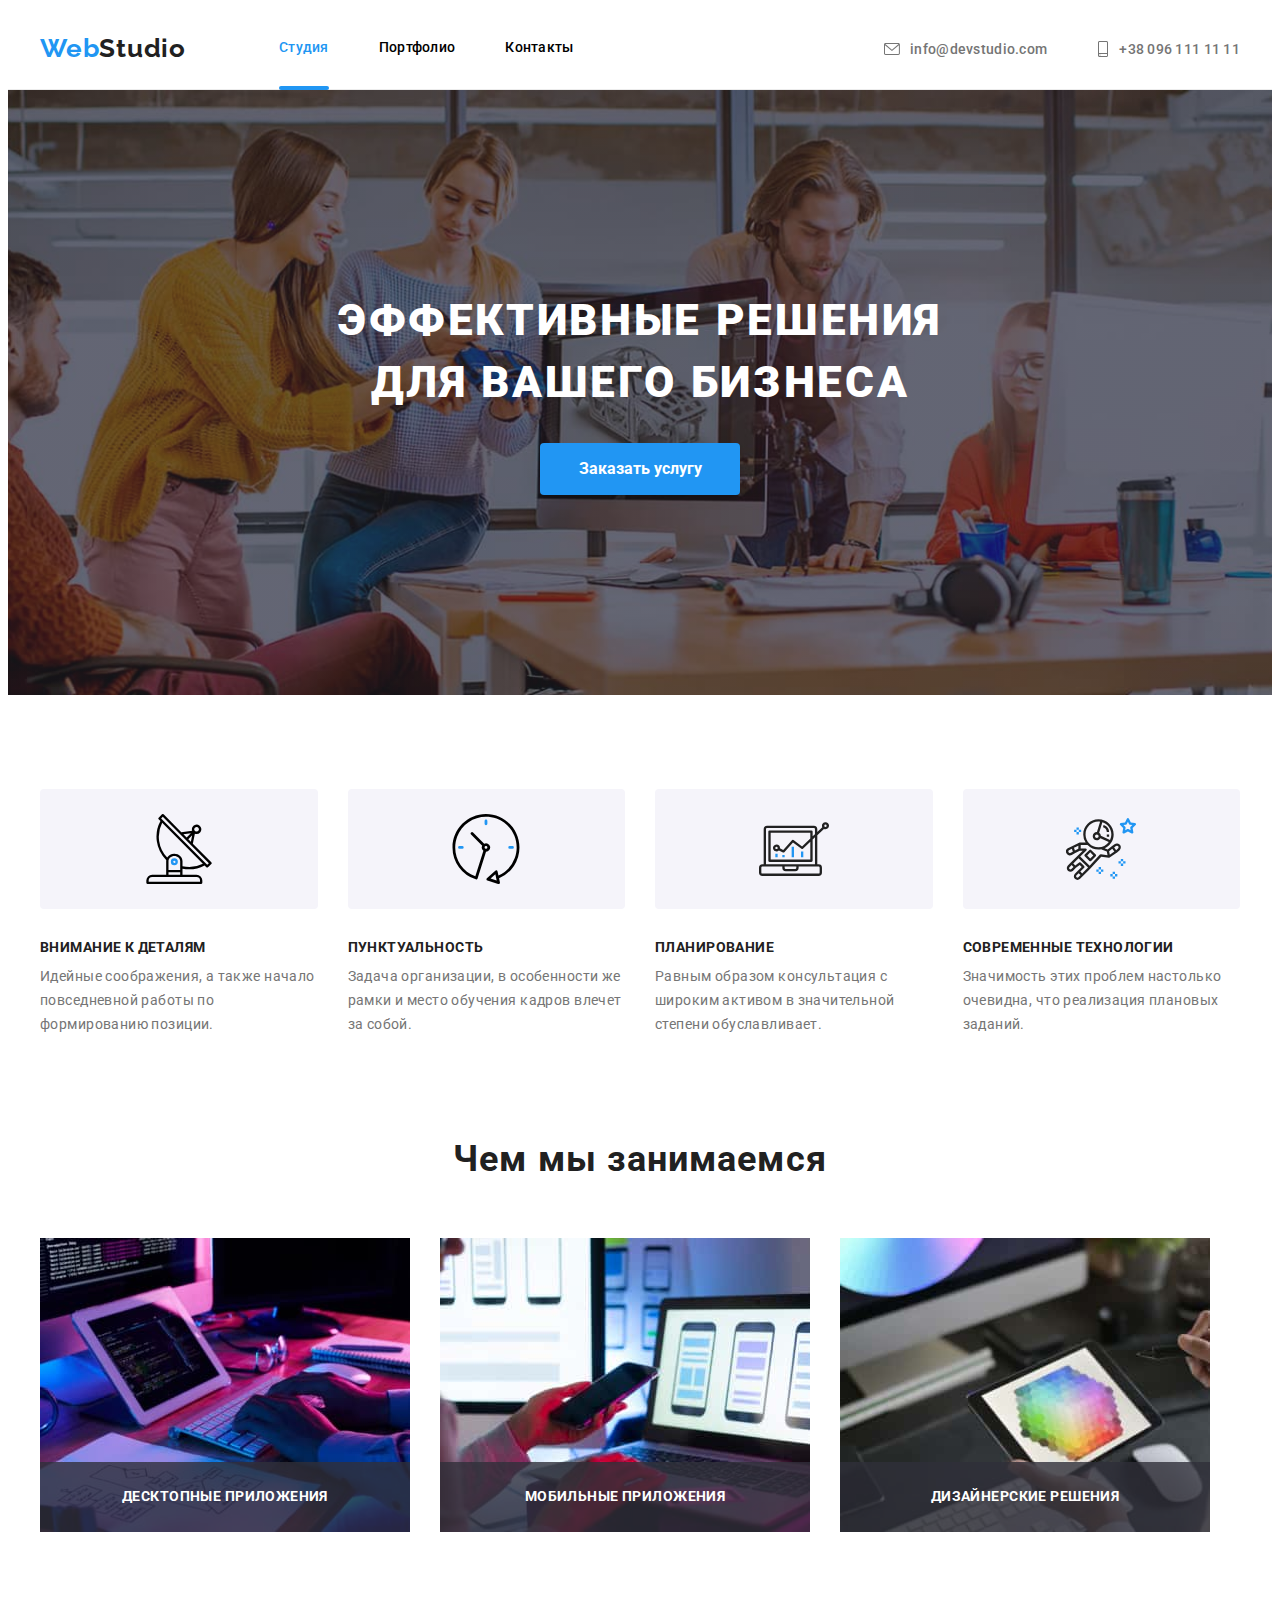
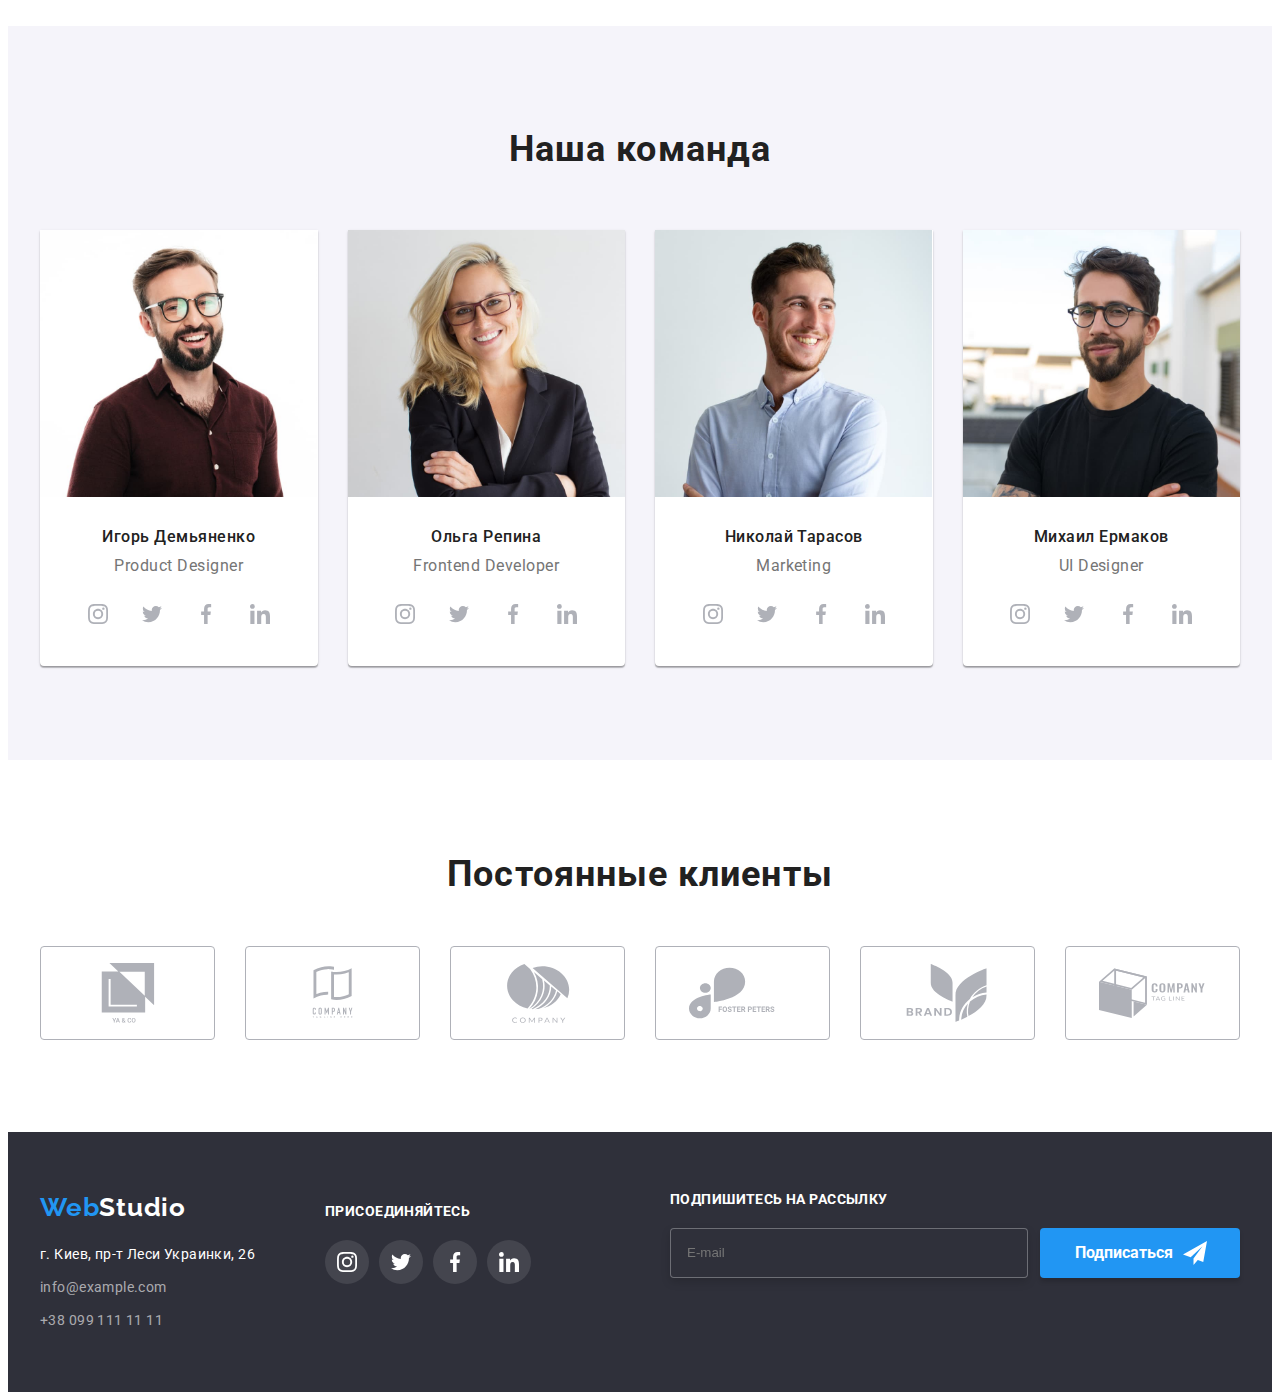
==== commit cd6a7323: "ф" ====
--- a/index.html
+++ b/index.html
@@ -62,7 +62,7 @@
            </div>
         
            <button class="menu-btn is-open" type="button" aria-controls="mobile-nav" data-menu-button>
-            <svg width="24" height="16">
+            <svg class="menu-svg " width="24" height="16">
                 <use class="icon-menu" href="./images/icons/symbol .svg#icon-close_24px"></use>
             
                 <use class="icon-cross" href="./images/icons/symbol .svg#icon-menu_24px"></use>
--- a/css/main.min.css
+++ b/css/main.min.css
@@ -1,2 +1,2 @@
-@import url("https://fonts.googleapis.com/css2?family=Raleway:wght@700&family=Roboto:wght@400;500;700;900&display=swap");body{color:#212121;font-family:"Roboto",sans-serif;font-size:14px;color:#E5E5E5}body.modal-open{overflow:hidden}.container{margin-left:auto;margin-right:auto;padding:0 15px}@media screen and (min-width: 480px){.container{width:480px}}@media screen and (min-width: 768px){.container{width:768px}}@media screen and (min-width: 1200px){.container{width:1200px}}h1,h2,h3,h4,h5,h6{margin:0}p{margin:0}ul{list-style:none;margin:0;padding:0}img{display:block;max-width:100%;height:auto}a{text-decoration:none}.visually-hidden{position:absolute;white-space:nowrap;width:1px;height:1px;overflow:hidden;border:0;padding:0;clip:rect(0 0 0 0);-webkit-clip-path:inset(50%);clip-path:inset(50%);margin:-1px}.label-checkbox__input{position:absolute;width:1px;height:1px;margin:-1px;border:0;padding:0;clip:rect(0 0 0 0);overflow:hidden}.title{font-weight:700;text-align:center;font-size:36px;line-height:1.6;letter-spacing:0.03em;color:#212121}.btn{background-color:#2196F3;font-weight:700;font-size:16px;line-height:1.87;cursor:pointer;font-family:inherit;-webkit-box-shadow:0px 4px 4px rgba(0,0,0,0.15);box-shadow:0px 4px 4px rgba(0,0,0,0.15);border-radius:4px;color:#fff;min-width:200px;border:1px solid transparent;-webkit-transition:background-color 250ms cubic-bezier(0.4, 0, 0.2, 1);transition:background-color 250ms cubic-bezier(0.4, 0, 0.2, 1)}.header{background-color:#fff;border-bottom:1px solid #ECECEC}.header__link-logo{text-decoration:none;color:#212121;font-family:"Raleway",sans-serif;font-weight:700;font-size:26px;line-height:1.2;letter-spacing:0.03em;display:inline-block;padding-top:25px;padding-bottom:25px;-webkit-transition:color 250ms cubic-bezier(0.4, 0, 0.2, 1);transition:color 250ms cubic-bezier(0.4, 0, 0.2, 1)}.header__link-logo:hover,.header__link-logo:focus{color:#2196F3}.header__link-logo:active{color:#2196F3}.header__text-web{color:#2196F3}.aclive-page{color:#2196F3}.header__container{display:-webkit-box;display:-ms-flexbox;display:flex;-webkit-box-align:center;-ms-flex-align:center;align-items:center;position:relative}.menu-btn{-webkit-box-flex:inline-flex;-ms-flex:inline-flex;flex:inline-flex;margin:0;padding:0;border:none;background-color:transparent;z-index:1000;margin-left:auto}@media screen and (min-width: 768px){.menu-btn{display:none}}.menu-btn .icon-cross{display:none}.menu-btn.is-open .icon-cross{display:block}.menu-btn.is-open .icon-menu{display:none}@media screen and (max-width: 767px){.mobile-menu{display:none;position:fixed;top:0;left:0;width:100%;height:100%;background-color:#fff;padding:48px 40px;z-index:1000;-webkit-transform:translateX(-100%);transform:translateX(-100%);-webkit-transition:-webkit-transform 250ms cubic-bezier(0.4, 0, 0.2, 1);transition:-webkit-transform 250ms cubic-bezier(0.4, 0, 0.2, 1);transition:transform 250ms cubic-bezier(0.4, 0, 0.2, 1);transition:transform 250ms cubic-bezier(0.4, 0, 0.2, 1), -webkit-transform 250ms cubic-bezier(0.4, 0, 0.2, 1)}}@media screen and (min-width: 768px){.mobile-menu{display:-webkit-box;display:-ms-flexbox;display:flex;-webkit-box-align:center;-ms-flex-align:center;align-items:center}}@media screen and (min-width: 1200px){.mobile-menu{display:-webkit-box;display:-ms-flexbox;display:flex;width:100%}}.mobile-menu.is-open{display:block}.menu-btn:hover,.menu-btn:focus{fill:#2196F3}.mob-nav{width:100%;height:100%;display:-webkit-box;display:-ms-flexbox;display:flex;-webkit-box-orient:vertical;-webkit-box-direction:normal;-ms-flex-direction:column;flex-direction:column;-webkit-box-pack:justify;-ms-flex-pack:justify;justify-content:space-between}@media screen and (min-width: 768px){.mob-nav{-webkit-box-orient:horizontal;-webkit-box-direction:normal;-ms-flex-direction:row;flex-direction:row}}@media screen and (min-width: 1200px){.mob-nav{width:100%}}@media screen and (max-width: 767px){.header-nav__list,.header-adress__list{font-weight:500;font-size:40px;line-height:0.85;text-align:start;letter-spacing:0.02em;color:#212121}}@media screen and (min-width: 768px){.header-nav__list,.header-adress__list{display:-webkit-box;display:-ms-flexbox;display:flex;font-weight:500;font-size:14px;line-height:0.87;letter-spacing:0.02em}}@media screen and (min-width: 1200px){.header-nav__list,.header-adress__list{-webkit-box-align:center;-ms-flex-align:center;align-items:center}}@media screen and (min-width: 768px){.header-nav__list{margin-left:88px}}@media screen and (min-width: 1200px){.header-nav__list{margin-left:93px}}@media screen and (max-width: 767px){.header-nav__item:not(:last-child){margin-bottom:32px}}@media screen and (min-width: 768px){.header-nav__item:not(:last-child){margin-right:50px}}@media screen and (max-width: 767px){.header-adress__item:not(:first-child){margin-bottom:32px}}@media screen and (min-width: 768px){.header-adress__item:not(:last-child){margin-bottom:10px}}@media screen and (min-width: 1200px){.header-adress__item:not(:last-child){margin-bottom:0;margin-right:50px}}@media screen and (max-width: 767px){.header-nav__link{color:#000}}@media screen and (min-width: 768px){.header-nav__link{display:block;color:#000;-webkit-transition:color 250ms cubic-bezier(0.4, 0, 0.2, 1);transition:color 250ms cubic-bezier(0.4, 0, 0.2, 1);padding:32px 0}}.header-nav__link:hover,.header-nav__link:focus{color:#2196F3}.current{position:relative}@media screen and (min-width: 768px){.current::after{content:'';position:absolute;width:100%;height:4px;left:0;bottom:-2px;border-radius:2px;background-color:#2196F3;display:block}}.aclive-page{color:#2196F3}@media screen and (max-width: 767px){.header-adress__list{display:-webkit-box;display:-ms-flexbox;display:flex;-webkit-box-orient:vertical;-webkit-box-direction:reverse;-ms-flex-direction:column-reverse;flex-direction:column-reverse;margin-bottom:64px}}@media screen and (min-width: 768px){.header-adress__list{display:-webkit-box;display:-ms-flexbox;display:flex;-webkit-box-orient:vertical;-webkit-box-direction:normal;-ms-flex-direction:column;flex-direction:column}}@media screen and (min-width: 1200px){.header-adress__list{-webkit-box-orient:horizontal;-webkit-box-direction:normal;-ms-flex-direction:row;flex-direction:row}}@media screen and (max-width: 767px){.header-adress__link--tel{font-weight:500;font-size:8vw;line-height:0.85;letter-spacing:0.02em;color:#2196F3}}@media screen and (min-width: 768px){.header-adress__link--tel{padding-bottom:21px}}@media screen and (max-width: 767px){.header-adress__link--mail{font-weight:500;font-size:24px;line-height:0.85;letter-spacing:0.02em;color:#757575}}@media screen and (min-width: 768px){.header-adress__link--mail{padding-top:21px;margin-bottom:10px}}@media screen and (min-width: 1200px){.header-adress__link--mail{margin-bottom:0}}@media screen and (min-width: 768px){.header-adress__link--tel,.header-adress__link--mail{display:-webkit-box;display:-ms-flexbox;display:flex;color:#757575;-webkit-box-align:center;-ms-flex-align:center;align-items:center;-webkit-transition:color 250ms cubic-bezier(0.4, 0, 0.2, 1);transition:color 250ms cubic-bezier(0.4, 0, 0.2, 1)}.header-adress__link--tel:hover,.header-adress__link--tel:focus,.header-adress__link--mail:hover,.header-adress__link--mail:focus{color:#2196F3}}@media screen and (min-width: 1200px){.header-adress__link--tel,.header-adress__link--mail{padding:32px 0}}.header-adress__icom--mail,.header-adress__icom--tel{margin-right:10px;fill:currentColor}@media screen and (max-width: 767px){.header-adress__icom--mail,.header-adress__icom--tel{display:none}}.header-messenger__list{display:none}@media screen and (max-width: 767px){.header-messenger__list{display:-webkit-box;display:-ms-flexbox;display:flex;-ms-flex-wrap:wrap;flex-wrap:wrap}}.header-messenger__item+.header-messenger__item{margin-left:10px}.header-messenger__item:not(:last-child){padding-right:10px;border-right:1px solid rgba(33,33,33,0.2)}.header-messenger__link{font-weight:500;font-size:18px;line-height:1.22;letter-spacing:0.02em;color:#2196F3}.header-messenger__link:hover,.header-messenger__link:focus{color:#000}@media screen and (min-width: 768px){.mobile-cont{margin-left:84px}}@media screen and (min-width: 1200px){.mobile-cont{margin-left:auto}}.hero{padding:118px 60px;background-color:#2F303A;text-align:center}@media screen and (min-width: 768px){.hero{padding:118px 204px}}@media screen and (min-width: 1200px){.hero{padding:200px 452px}}.hero__title{font-weight:900;font-size:26px;line-height:1.4;letter-spacing:0.06em;text-transform:uppercase;color:#fff;min-width:320px;margin:0 auto;margin-bottom:30px}@media screen and (min-width: 480px){.hero__title{width:360px}}@media screen and (min-width: 1200px){.hero__title{width:696px;font-size:44px}}.hero__cont{padding:0}.hero__overlane{max-width:1600px;display:-webkit-box;display:-ms-flexbox;display:flex;-webkit-box-pack:center;-ms-flex-pack:center;justify-content:center;-webkit-box-align:center;-ms-flex-align:center;align-items:center;background-repeat:no-repeat;background-size:cover;background-position:center}@media screen and (max-width: 479px){.hero__overlane{background-image:-webkit-gradient(linear, left top, right top, from(rgba(47,48,58,0.4)), to(rgba(47,48,58,0.4))),url("../images/backgraund/Hero-mob1x.jpg");background-image:linear-gradient(to right, rgba(47,48,58,0.4), rgba(47,48,58,0.4)),url("../images/backgraund/Hero-mob1x.jpg")}}@media screen and (max-width: 479px) and (min-device-pixel-ratio: 2), screen and (max-width: 479px) and (-webkit-min-device-pixel-ratio: 2), screen and (max-width: 479px) and (min-resolution: 192dpi), screen and (max-width: 479px) and (min-resolution: 2dppx){.hero__overlane{background-image:-webkit-gradient(linear, left top, right top, from(rgba(47,48,58,0.4)), to(rgba(47,48,58,0.4))),url("../images/backgraund/Hero-mob2x.jpg");background-image:linear-gradient(to right, rgba(47,48,58,0.4), rgba(47,48,58,0.4)),url("../images/backgraund/Hero-mob2x.jpg")}}@media screen and (min-width: 480px){.hero__overlane{background-image:-webkit-gradient(linear, left top, right top, from(rgba(47,48,58,0.4)), to(rgba(47,48,58,0.4))),url("../images/backgraund/Hero-tablet1x .jpg");background-image:linear-gradient(to right, rgba(47,48,58,0.4), rgba(47,48,58,0.4)),url("../images/backgraund/Hero-tablet1x .jpg")}}@media screen and (min-width: 480px) and (min-device-pixel-ratio: 2), screen and (min-width: 480px) and (-webkit-min-device-pixel-ratio: 2), screen and (min-width: 480px) and (min-resolution: 192dpi), screen and (min-width: 480px) and (min-resolution: 2dppx){.hero__overlane{background-image:-webkit-gradient(linear, left top, right top, from(rgba(47,48,58,0.4)), to(rgba(47,48,58,0.4))),url("../images/backgraund/Hero-tablet2x  .jpg");background-image:linear-gradient(to right, rgba(47,48,58,0.4), rgba(47,48,58,0.4)),url("../images/backgraund/Hero-tablet2x  .jpg");width:100%}}@media screen and (min-width: 1200px){.hero__overlane{background-image:-webkit-gradient(linear, left top, right top, from(rgba(47,48,58,0.4)), to(rgba(47,48,58,0.4))),url("../images/backgraund/ImgBg.jpg");background-image:linear-gradient(to right, rgba(47,48,58,0.4), rgba(47,48,58,0.4)),url("../images/backgraund/ImgBg.jpg")}}@media screen and (min-width: 1200px) and (min-device-pixel-ratio: 2), screen and (min-width: 1200px) and (-webkit-min-device-pixel-ratio: 2), screen and (min-width: 1200px) and (min-resolution: 192dpi), screen and (min-width: 1200px) and (min-resolution: 2dppx){.hero__overlane{background-image:-webkit-gradient(linear, left top, right top, from(rgba(47,48,58,0.4)), to(rgba(47,48,58,0.4))),url("../images/backgraund/Hero-dextop2x  .jpg");background-image:linear-gradient(to right, rgba(47,48,58,0.4), rgba(47,48,58,0.4)),url("../images/backgraund/Hero-dextop2x  .jpg")}}.hero__btn{padding:10px 32px}.hero__btn:hover,.hero__btn:focus{background-color:#188CE8}.hero__btn:active{background-color:#188CE8}.special{display:-webkit-box;display:-ms-flexbox;display:flex;padding:60px 0}@media screen and (min-width: 1200px){.special{padding-top:94px;padding-bottom:94px}}.special__list{display:-webkit-box;display:-ms-flexbox;display:flex}@media screen and (max-width: 767px){.special__list{-webkit-box-orient:vertical;-webkit-box-direction:normal;-ms-flex-direction:column;flex-direction:column}}@media screen and (min-width: 768px){.special__list{-ms-flex-wrap:wrap;flex-wrap:wrap;margin:-15px}}@media screen and (min-width: 1200px){.special__list{-ms-flex-wrap:nowrap;flex-wrap:nowrap;margin:-15px}}@media screen and (min-width: 768px){.special__item{width:calc((100% - 4 * 15px) / 2);margin:15px}}@media screen and (min-width: 1200px){.special__item{width:calc((100% - 8 * 15px) / 4)}}@media screen and (max-width: 767px){.special__item:not(:last-child){margin-bottom:30px}}.special-cont{height:120px;width:100%;background-color:#F5F4FA;display:block;display:-webkit-box;display:-ms-flexbox;display:flex;-webkit-box-pack:center;-ms-flex-pack:center;justify-content:center;-webkit-box-align:center;-ms-flex-align:center;align-items:center;border-radius:4px;margin-bottom:30px}.special-cont__svg{width:70px;height:70px}.special__feature{font-weight:700;font-size:14px;line-height:16px;letter-spacing:0.03em;text-transform:uppercase;color:#212121;margin-bottom:10px;text-align:center}@media screen and (min-width: 768px){.special__feature{text-align:start}}.special__text{font-size:14px;line-height:1.7;letter-spacing:0.03em;color:#757575}.work{display:none}@media screen and (min-width: 1200px){.work{display:-webkit-box;display:-ms-flexbox;display:flex;padding-bottom:94px}}.work__title{margin-bottom:50px}.work__list{display:-webkit-box;display:-ms-flexbox;display:flex;margin-right:-30px}.work__item{margin-right:30px}.work__thumb{position:relative}.work__text{position:absolute;bottom:0;left:0;width:100%;height:70px;display:-webkit-box;display:-ms-flexbox;display:flex;-webkit-box-pack:center;-ms-flex-pack:center;justify-content:center;-webkit-box-align:center;-ms-flex-align:center;align-items:center;background-color:#000;background:rgba(47,48,58,0.8)}.work__text--title{font-style:normal;font-weight:700;font-size:14px;line-height:1.14;letter-spacing:0.03em;text-transform:uppercase;color:#fff}.team{background-color:#F5F4FA;padding-top:60px;padding-bottom:60px}@media screen and (min-width: 1200px){.team{padding-top:94px;padding-bottom:94px}}.team__title{margin-bottom:30px;font-size:28px;line-height:1.18}@media screen and (min-width: 1200px){.team__title{font-size:36px;line-height:1.66;margin-bottom:50px}}@media screen and (min-width: 768px){.team__list{display:-webkit-box;display:-ms-flexbox;display:flex;-ms-flex-wrap:wrap;flex-wrap:wrap;margin:-15px}}.team__item{background:#fff;-webkit-box-shadow:0px 1px 3px rgba(0,0,0,0.12),0px 1px 1px rgba(0,0,0,0.14),0px 2px 1px rgba(0,0,0,0.2);box-shadow:0px 1px 3px rgba(0,0,0,0.12),0px 1px 1px rgba(0,0,0,0.14),0px 2px 1px rgba(0,0,0,0.2);border-radius:0px 0px 4px 4px}@media screen and (min-width: 768px){.team__item{width:calc((100% - 4 * 15px) / 2);margin:15px}}@media screen and (min-width: 1200px){.team__item{width:calc((100% - 8 * 15px) / 4)}}@media screen and (max-width: 767px){.team__item:not(:last-child){margin-bottom:30px}}.team__poster{text-align:center;padding:30px 32px 30px 32px}.team__poster--title{font-weight:500;font-size:16px;line-height:1.2;letter-spacing:0.03em;color:#212121;margin-bottom:10px}.team__poster--class{font-size:16px;line-height:1.2;letter-spacing:0.03em;color:#757575;margin-bottom:16px}.team-roster{display:-webkit-box;display:-ms-flexbox;display:flex;-webkit-box-pack:center;-ms-flex-pack:center;justify-content:center}.team-roster__item+.team-roster__item{margin-left:10px}.team-roster__svg{width:20px;height:20px;fill:#AFB1B8}.team-roster__svg{-webkit-transition:fill 250ms cubic-bezier(0.4, 0, 0.2, 1);transition:fill 250ms cubic-bezier(0.4, 0, 0.2, 1)}.team-roster__link{display:-webkit-box;display:-ms-flexbox;display:flex;width:44px;height:44px;-webkit-box-pack:center;-ms-flex-pack:center;justify-content:center;-webkit-box-align:center;-ms-flex-align:center;align-items:center;cursor:pointer;border-radius:50%;-webkit-transition:background-color 250ms cubic-bezier(0.4, 0, 0.2, 1);transition:background-color 250ms cubic-bezier(0.4, 0, 0.2, 1)}.team-roster__link:hover,.team-roster__link:focus{background-color:#2196F3;fill:#fff}.team-roster__link:hover .team-roster__svg,.team-roster__link:focus .team-roster__svg{fill:#fff}.client{padding-top:60px;padding-bottom:60px}@media screen and (min-width: 1200px){.client{padding-top:94px;padding-bottom:94px}}.client__title{margin-bottom:30px;font-size:28px;line-height:1.178}@media screen and (min-width: 1200px){.client__title{font-size:36px;line-height:1.166;margin-bottom:50px}}.client__list{display:-webkit-box;display:-ms-flexbox;display:flex;-ms-flex-wrap:wrap;flex-wrap:wrap;-webkit-box-pack:center;-ms-flex-pack:center;justify-content:center}@media screen and (max-width: 767px){.client__list{margin:-15px}}@media screen and (min-width: 768px){.client__list{margin:-15px}}@media screen and (min-width: 1200px){.client__list{margin:-15px}}.client__item{height:92px;cursor:pointer}@media screen and (max-width: 767px){.client__item{width:calc((100% - 4 * 15px) / 2);margin:15px}}@media screen and (min-width: 768px){.client__item{width:calc((100% - 6 * 15px) / 3);margin:15px}}@media screen and (min-width: 1200px){.client__item{width:calc((100% - 12 * 15px) / 6);margin:15px}}.client__link{display:block;height:92px;border:1px solid #AFB1B8;border-radius:4px;display:-webkit-box;display:-ms-flexbox;display:flex;-webkit-box-pack:center;-ms-flex-pack:center;justify-content:center;-webkit-box-align:center;-ms-flex-align:center;align-items:center;-webkit-transition:border-color 250ms cubic-bezier(0.4, 0, 0.2, 1);transition:border-color 250ms cubic-bezier(0.4, 0, 0.2, 1)}.client__link:hover,.client__link:focus{border-color:#2196F3}.client__svg{width:106px;height:60px;fill:#AFB1B8;-webkit-transition:fill 250ms cubic-bezier(0.4, 0, 0.2, 1);transition:fill 250ms cubic-bezier(0.4, 0, 0.2, 1)}.client__link:hover .client__svg,.client__link:focus .client__svg{fill:#2196F3}.footer{background-color:#2F303A;padding-top:60px;padding-bottom:60px}.footer__link-logo{font-family:"Raleway",sans-serif;font-weight:700;font-size:26px;line-height:1.2;letter-spacing:0.03em;display:block;margin-bottom:20px;color:#fff;-webkit-transition:color 250ms cubic-bezier(0.4, 0, 0.2, 1);transition:color 250ms cubic-bezier(0.4, 0, 0.2, 1)}.footer__link-logo:hover,.footer__link-logo:focus{color:#2196F3}.footer__link-logo:active{color:#2196F3}.footer__text-web{color:#2196F3}@media screen and (min-width: 1200px){.footer-desktop{display:-webkit-box;display:-ms-flexbox;display:flex;-webkit-box-pack:justify;-ms-flex-pack:justify;justify-content:space-between}}.footer-cont{text-align:center}@media screen and (min-width: 768px){.footer-cont{display:-webkit-box;display:-ms-flexbox;display:flex;-webkit-box-pack:justify;-ms-flex-pack:justify;justify-content:space-between;-webkit-box-align:baseline;-ms-flex-align:baseline;align-items:baseline}}.foot-adress{margin-bottom:60px}@media screen and (min-width: 1200px){.foot-adress{text-align:start;margin-right:70px;margin-bottom:0}}.footer-adress{display:-webkit-box;display:-ms-flexbox;display:flex;-webkit-box-orient:vertical;-webkit-box-direction:normal;-ms-flex-direction:column;flex-direction:column}.footer-adress__list{color:#fff;cursor:pointer}.footer-adress__item--adress{font-size:14px;font-style:normal;line-height:1.71;letter-spacing:0.03em;color:var(--brand-white);margin-bottom:9px}.footer-adress__item{font-style:normal}.footer-adress__item:not(:last-child){margin-bottom:9px}.footer-adress__link-tel,.footer-adress__link-mail{color:rgba(255,255,255,0.6);font-size:14px;line-height:1.7;letter-spacing:0.03em}.footer-adress__link--adress{color:#fff}.footer-adress__link--adress{color:var(--brand-white)}.connection{-webkit-transition:color 250ms cubic-bezier(0.4, 0, 0.2, 1);transition:color 250ms cubic-bezier(0.4, 0, 0.2, 1)}.connection:hover,.connection:focus{color:#2196F3}.footer-social{margin-bottom:60px}@media screen and (min-width: 768px){.footer-social{margin:0}}.footer-social__text,.footer-input__text{font-weight:700;font-size:14px;line-height:1.14;letter-spacing:0.03em;text-transform:uppercase;color:#fff;margin-bottom:20px;text-align:center}@media screen and (min-width: 1200px){.footer-social__text,.footer-input__text{text-align:start}}.footer-social__list{display:-webkit-box;display:-ms-flexbox;display:flex;-webkit-box-pack:center;-ms-flex-pack:center;justify-content:center}.footer-social__item{cursor:pointer}.footer-social__item+.footer-social__item{margin-left:10px}.footer-social__link{display:-webkit-box;display:-ms-flexbox;display:flex;-webkit-box-pack:center;-ms-flex-pack:center;justify-content:center;width:44px;height:44px;background-color:rgba(255,255,255,0.1);border-radius:50%;-webkit-box-align:center;-ms-flex-align:center;align-items:center;color:#fff;-webkit-transition:background-color 250ms cubic-bezier(0.4, 0, 0.2, 1);transition:background-color 250ms cubic-bezier(0.4, 0, 0.2, 1)}.footer-social__link:hover,.footer-social__link:focus{background-color:#2196F3}.footer-social__icon{width:20px;height:20px;fill:currentColor}.footer-subscribe{display:-webkit-box;display:-ms-flexbox;display:flex;-webkit-box-orient:vertical;-webkit-box-direction:normal;-ms-flex-direction:column;flex-direction:column;-webkit-box-pack:center;-ms-flex-pack:center;justify-content:center;text-align:center}@media screen and (min-width: 1200px){.footer-subscribe{-webkit-box-orient:horizontal;-webkit-box-direction:normal;-ms-flex-direction:row;flex-direction:row}}.footer-btn{display:-webkit-box;display:-ms-flexbox;display:flex;-webkit-box-orient:horizontal;-webkit-box-direction:reverse;-ms-flex-direction:row-reverse;flex-direction:row-reverse;-webkit-box-pack:center;-ms-flex-pack:center;justify-content:center;-webkit-box-align:center;-ms-flex-align:center;align-items:center;max-width:200px;height:50px;padding:10px 28px 10px 29px;margin-left:auto;margin-right:auto}.footer-btn:hover,.footer-btn:focus{background-color:#188CE8}.footer-btn__svg{fill:currentColor;margin-left:10px}@media screen and (min-width: 1200px){.footer-btn{margin-left:12px}}.footer-subscribe__input--mail{max-width:450px;height:50px;margin-bottom:30px;border:1px solid rgba(255,255,255,0.3);-webkit-box-sizing:border-box;box-sizing:border-box;-webkit-filter:drop-shadow(0px 4px 4px rgba(0,0,0,0.15));filter:drop-shadow(0px 4px 4px rgba(0,0,0,0.15));border-radius:4px;background:#2F303A;padding-top:15px;padding-bottom:15px;padding-left:16px;color:#fff}@media screen and (min-width: 767px){.footer-subscribe__input--mail{width:450px;margin-left:auto;margin-right:auto}}@media screen and (min-width: 1200px){.footer-subscribe__input--mail{width:358px;margin-bottom:0}}.backdrop{position:fixed;top:0;left:0;width:100%;height:100%;background:rgba(0,0,0,0.2);opacity:1;-webkit-transition:opacity 250ms cubic-bezier(0.4, 0, 0.2, 1);transition:opacity 250ms cubic-bezier(0.4, 0, 0.2, 1);overflow-y:scroll}@media screen and (max-width: 767px){.backdrop{padding:93px 15px 94px 15px}}@media screen and (min-width: 768px){.backdrop{padding:208px 159px 207px 159px}}.backdrop.is-hidden{opacity:0;pointer-events:none}.backdrop.is-hidden .modal{-webkit-transform:translate(-50%, -50%) scale(1.2);transform:translate(-50%, -50%) scale(1.2)}.modal{position:absolute;top:50%;left:50%;-webkit-transform:translate(-50%, -50%) scale(1);transform:translate(-50%, -50%) scale(1);-webkit-transition:-webkit-transform 250ms cubic-bezier(0.4, 0, 0.2, 1);transition:-webkit-transform 250ms cubic-bezier(0.4, 0, 0.2, 1);transition:transform 250ms cubic-bezier(0.4, 0, 0.2, 1);transition:transform 250ms cubic-bezier(0.4, 0, 0.2, 1), -webkit-transform 250ms cubic-bezier(0.4, 0, 0.2, 1);padding:40px;background:#fff;-webkit-box-shadow:0px 1px 3px rgba(0,0,0,0.12),0px 1px 1px rgba(0,0,0,0.14),0px 2px 1px rgba(0,0,0,0.2);box-shadow:0px 1px 3px rgba(0,0,0,0.12),0px 1px 1px rgba(0,0,0,0.14),0px 2px 1px rgba(0,0,0,0.2);border-radius:4px}@media screen and (max-width: 767px){.modal{max-width:450px;height:609px}}@media screen and (min-width: 768px){.modal{width:450px;height:609px}}@media screen and (min-width: 1200px){.modal{width:528px;height:581px}}.modal-button{position:absolute;top:8px;right:8px;width:30px;height:30px;border-radius:50%;background:#fff;border:1px solid rgba(0,0,0,0.1);background-color:#fff;display:-webkit-box;display:-ms-flexbox;display:flex;-webkit-box-pack:center;-ms-flex-pack:center;justify-content:center;-webkit-box-align:center;-ms-flex-align:center;align-items:center;cursor:pointer;-webkit-transition:fill 250ms cubic-bezier(0.4, 0, 0.2, 1);transition:fill 250ms cubic-bezier(0.4, 0, 0.2, 1)}.modal-button:hover,.modal-button:focus{fill:#2196F3}.form{display:-webkit-box;display:-ms-flexbox;display:flex;-webkit-box-pack:center;-ms-flex-pack:center;justify-content:center;-webkit-box-orient:vertical;-webkit-box-direction:normal;-ms-flex-direction:column;flex-direction:column;color:#000000}.form-label{position:relative;margin-bottom:10px;display:-webkit-box;display:-ms-flexbox;display:flex;-webkit-box-orient:vertical;-webkit-box-direction:reverse;-ms-flex-direction:column-reverse;flex-direction:column-reverse;font-size:12px;line-height:1.16;letter-spacing:0.01em;width:100%}.form__title{font-family:Roboto;font-style:normal;font-weight:700;text-align:center;width:100%;font-size:20px;line-height:30px;text-align:center;letter-spacing:0.03em;margin-bottom:12px}@media screen and (min-width: 1200px){.form__title{font-size:20px;line-height:23px}}.form-label__input{height:40px;width:100%;border-radius:4px;padding-left:40px;border:none;outline:1px solid rgba(33,33,33,0.2);-webkit-transition:outline 250ms cubic-bezier(0.4, 0, 0.2, 1);transition:outline 250ms cubic-bezier(0.4, 0, 0.2, 1)}.form-label__input:focus{outline:1px solid #2196F3;fill:#2196F3}.form-label__icon{position:absolute;top:50%;margin-left:12px}.form-label:focus-within .form-label__icon{fill:#2196F3}.form-label__text{margin-bottom:4px;color:#757575}.label-comment__form{width:100%;height:120px;margin-bottom:20px;resize:none;border:none;outline:1px solid rgba(33,33,33,0.2);border-radius:4px;padding:11px 15px;-webkit-transition:outline 250ms cubic-bezier(0.4, 0, 0.2, 1);transition:outline 250ms cubic-bezier(0.4, 0, 0.2, 1)}.label-comment__form:focus{outline:1px solid #2196F3}.label-checkbox{display:-webkit-box;display:-ms-flexbox;display:flex;-webkit-box-pack:center;-ms-flex-pack:center;justify-content:center;-webkit-box-align:center;-ms-flex-align:center;align-items:center;margin-bottom:30px;-webkit-transition:background-color 2500ms cubic-bezier(0.4, 0, 0.2, 1);transition:background-color 2500ms cubic-bezier(0.4, 0, 0.2, 1)}.label-checkbox__input:focus+.label-checkbox__icon{outline:1px solid #188CE8}.label-checkbox__text{font-weight:500;font-size:12px;line-height:0.85;letter-spacing:0.03em;color:#757575;margin-left:8.38px}@media screen and (min-width: 1200px){.label-checkbox__text{font-size:14px;line-height:0.583}}.checkbox-text-decoration{text-decoration:underline;color:#2196F3;-webkit-transition:color 250ms cubic-bezier(0.4, 0, 0.2, 1);transition:color 250ms cubic-bezier(0.4, 0, 0.2, 1)}.checkbox-text-decoration:hover,.checkbox-text-decoration:focus{color:#188CE8}.label-checkbox__icon{background-color:#fff;border:2px solid #212121;border-radius:4px;cursor:pointer}.label-checkbox__input:checked+.label-checkbox__icon{background-color:#2196F3;border-color:transparent}.form-btn{max-width:200px;height:50px;margin:0 auto;padding:10px 55px}.form-btn:hover,.form-btn:focus{background-color:#188CE8}.services{padding-top:60px;padding-bottom:60px}@media screen and (min-width: 1200px){.services{padding-top:94px;padding-bottom:94px}}.services-list{display:-webkit-box;display:-ms-flexbox;display:flex;-ms-flex-wrap:wrap;flex-wrap:wrap;font-weight:500;font-size:16px;line-height:1.6;letter-spacing:0.03em;margin-bottom:30px}@media screen and (min-width: 768px){.services-list{margin-bottom:40px;-ms-flex-wrap:nowrap;flex-wrap:nowrap;-webkit-box-pack:center;-ms-flex-pack:center;justify-content:center}}@media screen and (min-width: 1200px){.services-list{margin-bottom:50px}}@media screen and (min-width: 768px){.services-list__item+.services-list__item{margin-left:8px}}@media screen and (max-width: 767px){.services-list__item:nth-child(-n+4){margin-bottom:15px}.services-list__item{margin-left:8px}.services-list__item:nth-child(3n+1){margin-left:0}}.services-list__btn{font-family:"Roboto",sans-serif;font-weight:500;background-color:#F5F4FA;cursor:pointer;color:#212121;border-radius:4px;font-size:inherit;border:1px solid transparent;padding:6px 22px;-webkit-transition:background-color 250ms cubic-bezier(0.4, 0, 0.2, 1),color 250ms cubic-bezier(0.4, 0, 0.2, 1),-webkit-box-shadow 250ms cubic-bezier(0.4, 0, 0.2, 1);transition:background-color 250ms cubic-bezier(0.4, 0, 0.2, 1),color 250ms cubic-bezier(0.4, 0, 0.2, 1),-webkit-box-shadow 250ms cubic-bezier(0.4, 0, 0.2, 1);transition:background-color 250ms cubic-bezier(0.4, 0, 0.2, 1),color 250ms cubic-bezier(0.4, 0, 0.2, 1),box-shadow 250ms cubic-bezier(0.4, 0, 0.2, 1);transition:background-color 250ms cubic-bezier(0.4, 0, 0.2, 1),color 250ms cubic-bezier(0.4, 0, 0.2, 1),box-shadow 250ms cubic-bezier(0.4, 0, 0.2, 1),-webkit-box-shadow 250ms cubic-bezier(0.4, 0, 0.2, 1)}.services-list__btn:hover,.services-list__btn:focus{color:#fff;background-color:#2196F3;-webkit-box-shadow:0px 3px 1px rgba(0,0,0,0.1),0px 1px 2px rgba(0,0,0,0.08),0px 2px 2px rgba(0,0,0,0.12);box-shadow:0px 3px 1px rgba(0,0,0,0.1),0px 1px 2px rgba(0,0,0,0.08),0px 2px 2px rgba(0,0,0,0.12)}.services-list__btn:active{color:#fff}.karen-btn{background-color:#2196F3;color:#fff}.services-cards{display:-webkit-box;display:-ms-flexbox;display:flex;-ms-flex-wrap:wrap;flex-wrap:wrap}@media screen and (min-width: 768px){.services-cards{margin:-15px}}@media screen and (max-width: 767px){.services-cards__item:not(:last-child){margin-bottom:30px}}@media screen and (min-width: 768px){.services-cards__item{width:calc((100% - 4 * 15px) / 2);margin:15px}}@media screen and (min-width: 1200px){.services-cards__item{width:calc((100% - 6 * 15px) / 3)}}.services-cards__link{display:-webkit-box;display:-ms-flexbox;display:flex;-webkit-box-orient:vertical;-webkit-box-direction:normal;-ms-flex-direction:column;flex-direction:column;-webkit-transition:-webkit-box-shadow 250ms cubic-bezier(0.4, 0, 0.2, 1);transition:-webkit-box-shadow 250ms cubic-bezier(0.4, 0, 0.2, 1);transition:box-shadow 250ms cubic-bezier(0.4, 0, 0.2, 1);transition:box-shadow 250ms cubic-bezier(0.4, 0, 0.2, 1), -webkit-box-shadow 250ms cubic-bezier(0.4, 0, 0.2, 1)}.services-cards__link:hover,.services-cards__link:focus{-webkit-box-shadow:0px 1px 1px rgba(0,0,0,0.12),0px 4px 4px rgba(0,0,0,0.06),1px 4px 6px rgba(0,0,0,0.16);box-shadow:0px 1px 1px rgba(0,0,0,0.12),0px 4px 4px rgba(0,0,0,0.06),1px 4px 6px rgba(0,0,0,0.16)}.services-animation{position:relative;overflow:hidden}.services-bgr{position:absolute;top:0;left:0;width:100%;height:100%;background-color:rgba(33,150,243,0.9);-webkit-transform:translateY(101%);transform:translateY(101%);-webkit-transition:-webkit-transform 250ms cubic-bezier(0.4, 0, 0.2, 1);transition:-webkit-transform 250ms cubic-bezier(0.4, 0, 0.2, 1);transition:transform 250ms cubic-bezier(0.4, 0, 0.2, 1);transition:transform 250ms cubic-bezier(0.4, 0, 0.2, 1), -webkit-transform 250ms cubic-bezier(0.4, 0, 0.2, 1);padding:63px 24px}.services-cards__link:hover .services-bgr,.services-cards__link:focus .services-bgr{-webkit-transform:translate(0);transform:translate(0);-webkit-transform:250ms cubic-bezier(0.4, 0, 0.2, 1),box-shadow 250ms cubic-bezier(0.4, 0, 0.2, 1);transform:250ms cubic-bezier(0.4, 0, 0.2, 1),box-shadow 250ms cubic-bezier(0.4, 0, 0.2, 1)}@media screen and (max-width: 479px){.services-bgr{overflow-y:scroll;padding:50px 24px}}@media screen and (min-width: 480px){.services-bgr{padding:77px 24px}}@media screen and (min-width: 768px){.services-bgr{padding:49px 24px 77px}}@media screen and (min-width: 1200px){.services-bgr{padding:63px 24px}}.services-bgr__text{font-weight:400;font-size:18px;line-height:1.56;letter-spacing:0.03em;color:#fff;width:100%}@media screen and (min-width: 768px){.services-bgr__text{height:168px}}.services-poster{border:1px solid #eee;padding:20px 18px;border-top:0;-webkit-box-flex:1;-ms-flex-positive:1;flex-grow:1}.services-poster__title{font-weight:700;font-size:18px;line-height:2;letter-spacing:0.06em;color:#212121;margin-bottom:4px}.services-poster__text{font-size:16px;line-height:1.8;letter-spacing:0.03em;color:#757575}
+@import url("https://fonts.googleapis.com/css2?family=Raleway:wght@700&family=Roboto:wght@400;500;700;900&display=swap");body{color:#212121;font-family:"Roboto",sans-serif;font-size:14px;color:#E5E5E5}body.modal-open{overflow:hidden}.container{margin-left:auto;margin-right:auto;padding:0 15px}@media screen and (min-width: 480px){.container{width:480px}}@media screen and (min-width: 768px){.container{width:768px}}@media screen and (min-width: 1200px){.container{width:1200px}}h1,h2,h3,h4,h5,h6{margin:0}p{margin:0}ul{list-style:none;margin:0;padding:0}img{display:block;max-width:100%;height:auto}a{text-decoration:none}.visually-hidden{position:absolute;white-space:nowrap;width:1px;height:1px;overflow:hidden;border:0;padding:0;clip:rect(0 0 0 0);-webkit-clip-path:inset(50%);clip-path:inset(50%);margin:-1px}.label-checkbox__input{position:absolute;width:1px;height:1px;margin:-1px;border:0;padding:0;clip:rect(0 0 0 0);overflow:hidden}.title{font-weight:700;text-align:center;font-size:36px;line-height:1.6;letter-spacing:0.03em;color:#212121}.btn{background-color:#2196F3;font-weight:700;font-size:16px;line-height:1.87;cursor:pointer;font-family:inherit;-webkit-box-shadow:0px 4px 4px rgba(0,0,0,0.15);box-shadow:0px 4px 4px rgba(0,0,0,0.15);border-radius:4px;color:#fff;min-width:200px;border:1px solid transparent;-webkit-transition:background-color 250ms cubic-bezier(0.4, 0, 0.2, 1);transition:background-color 250ms cubic-bezier(0.4, 0, 0.2, 1)}.header{background-color:#fff;border-bottom:1px solid #ECECEC}.header__link-logo{text-decoration:none;color:#212121;font-family:"Raleway",sans-serif;font-weight:700;font-size:26px;line-height:1.2;letter-spacing:0.03em;display:inline-block;padding-top:25px;padding-bottom:25px;-webkit-transition:color 250ms cubic-bezier(0.4, 0, 0.2, 1);transition:color 250ms cubic-bezier(0.4, 0, 0.2, 1)}.header__link-logo:hover,.header__link-logo:focus{color:#2196F3}.header__link-logo:active{color:#2196F3}.header__text-web{color:#2196F3}.aclive-page{color:#2196F3}.header__container{display:-webkit-box;display:-ms-flexbox;display:flex;-webkit-box-align:center;-ms-flex-align:center;align-items:center;position:relative}.menu-btn{-webkit-box-flex:inline-flex;-ms-flex:inline-flex;flex:inline-flex;margin:0;padding:0;border:none;background-color:transparent;z-index:1000;margin-left:auto}@media screen and (min-width: 768px){.menu-btn{display:none}}.menu-btn .icon-cross{display:none}.menu-btn.is-open .icon-cross{display:block}.menu-btn.is-open .icon-menu{display:none}@media screen and (max-width: 767px){.mobile-menu{position:fixed;top:0;left:0;width:100%;height:100%;background-color:#fff;padding:48px 40px;z-index:1000;-webkit-transform:translateX(-100%);transform:translateX(-100%);-webkit-transition:-webkit-transform 250ms cubic-bezier(0.4, 0, 0.2, 1);transition:-webkit-transform 250ms cubic-bezier(0.4, 0, 0.2, 1);transition:transform 250ms cubic-bezier(0.4, 0, 0.2, 1);transition:transform 250ms cubic-bezier(0.4, 0, 0.2, 1), -webkit-transform 250ms cubic-bezier(0.4, 0, 0.2, 1)}}@media screen and (min-width: 768px){.mobile-menu{display:-webkit-box;display:-ms-flexbox;display:flex;-webkit-box-align:center;-ms-flex-align:center;align-items:center}}@media screen and (min-width: 1200px){.mobile-menu{display:-webkit-box;display:-ms-flexbox;display:flex;width:100%}}.mobile-menu.is-open{display:block;-webkit-transform:translateX(0);transform:translateX(0)}.menu-btn:hover,.menu-btn:focus{fill:#2196F3}.mob-nav{width:100%;height:100%;display:-webkit-box;display:-ms-flexbox;display:flex;-webkit-box-orient:vertical;-webkit-box-direction:normal;-ms-flex-direction:column;flex-direction:column;-webkit-box-pack:justify;-ms-flex-pack:justify;justify-content:space-between}@media screen and (min-width: 768px){.mob-nav{-webkit-box-orient:horizontal;-webkit-box-direction:normal;-ms-flex-direction:row;flex-direction:row}}@media screen and (min-width: 1200px){.mob-nav{width:100%}}@media screen and (max-width: 767px){.header-nav{margin-bottom:50px}}@media screen and (max-width: 767px){.header-nav__list,.header-adress__list{font-weight:500;font-size:40px;line-height:0.85;text-align:start;letter-spacing:0.02em;color:#212121}}@media screen and (min-width: 768px){.header-nav__list,.header-adress__list{display:-webkit-box;display:-ms-flexbox;display:flex;font-weight:500;font-size:14px;line-height:0.87;letter-spacing:0.02em}}@media screen and (min-width: 1200px){.header-nav__list,.header-adress__list{-webkit-box-align:center;-ms-flex-align:center;align-items:center}}@media screen and (min-width: 768px){.header-nav__list{margin-left:88px}}@media screen and (min-width: 1200px){.header-nav__list{margin-left:93px}}@media screen and (max-width: 767px){.header-nav__item:not(:last-child){margin-bottom:32px}}@media screen and (min-width: 768px){.header-nav__item:not(:last-child){margin-right:50px}}@media screen and (max-width: 767px){.header-adress__item:not(:first-child){margin-bottom:32px}}@media screen and (min-width: 768px){.header-adress__item:not(:last-child){margin-bottom:10px}}@media screen and (min-width: 1200px){.header-adress__item:not(:last-child){margin-bottom:0;margin-right:50px}}@media screen and (max-width: 767px){.header-nav__link{color:#000}}@media screen and (min-width: 768px){.header-nav__link{display:block;color:#000;-webkit-transition:color 250ms cubic-bezier(0.4, 0, 0.2, 1);transition:color 250ms cubic-bezier(0.4, 0, 0.2, 1);padding:32px 0}}.header-nav__link:hover,.header-nav__link:focus{color:#2196F3}.current{position:relative}@media screen and (min-width: 768px){.current::after{content:'';position:absolute;width:100%;height:4px;left:0;bottom:-5px;border-radius:2px;background-color:#2196F3;display:block}}.aclive-page{color:#2196F3}@media screen and (max-width: 767px){.header-adress__list{display:-webkit-box;display:-ms-flexbox;display:flex;-webkit-box-orient:vertical;-webkit-box-direction:reverse;-ms-flex-direction:column-reverse;flex-direction:column-reverse;margin-bottom:64px}}@media screen and (min-width: 768px){.header-adress__list{display:-webkit-box;display:-ms-flexbox;display:flex;-webkit-box-orient:vertical;-webkit-box-direction:normal;-ms-flex-direction:column;flex-direction:column}}@media screen and (min-width: 1200px){.header-adress__list{-webkit-box-orient:horizontal;-webkit-box-direction:normal;-ms-flex-direction:row;flex-direction:row}}@media screen and (max-width: 767px){.header-adress__link--tel{font-weight:500;font-size:8vw;line-height:0.85;letter-spacing:0.02em;color:#2196F3}}@media screen and (min-width: 768px){.header-adress__link--tel{padding-bottom:20px}}@media screen and (max-width: 767px){.header-adress__link--mail{font-weight:500;font-size:24px;line-height:0.85;letter-spacing:0.02em;color:#757575}}@media screen and (min-width: 768px){.header-adress__link--mail{padding-top:20px}}@media screen and (min-width: 768px){.header-adress__link--tel,.header-adress__link--mail{display:-webkit-box;display:-ms-flexbox;display:flex;color:#757575;-webkit-box-align:center;-ms-flex-align:center;align-items:center;-webkit-transition:color 250ms cubic-bezier(0.4, 0, 0.2, 1);transition:color 250ms cubic-bezier(0.4, 0, 0.2, 1)}.header-adress__link--tel:hover,.header-adress__link--tel:focus,.header-adress__link--mail:hover,.header-adress__link--mail:focus{color:#2196F3}}@media screen and (min-width: 1200px){.header-adress__link--tel,.header-adress__link--mail{padding:32px 0}}.header-adress__icom--mail,.header-adress__icom--tel{margin-right:10px;fill:currentColor}@media screen and (max-width: 767px){.header-adress__icom--mail,.header-adress__icom--tel{display:none}}.header-messenger__list{display:none}@media screen and (max-width: 767px){.header-messenger__list{display:-webkit-box;display:-ms-flexbox;display:flex;-ms-flex-wrap:wrap;flex-wrap:wrap}}.header-messenger__item+.header-messenger__item{margin-left:10px}.header-messenger__item:not(:last-child){padding-right:10px;border-right:1px solid rgba(33,33,33,0.2)}.header-messenger__link{font-weight:500;font-size:18px;line-height:1.22;letter-spacing:0.02em;color:#2196F3}.header-messenger__link:hover,.header-messenger__link:focus{color:#000}@media screen and (min-width: 768px){.mobile-cont{margin-left:84px}}@media screen and (min-width: 1200px){.mobile-cont{margin-left:auto}}.hero{padding:118px 0;background-color:#2F303A;text-align:center}@media screen and (min-width: 768px){.hero{padding:118px 0}}@media screen and (min-width: 1200px){.hero{padding:200px 0}}.hero__title{font-weight:900;font-size:26px;line-height:1.4;letter-spacing:0.06em;text-transform:uppercase;color:#fff;min-width:320px;margin:0 auto;margin-bottom:30px}@media screen and (min-width: 480px){.hero__title{width:360px}}@media screen and (min-width: 1200px){.hero__title{width:696px;font-size:44px}}.hero__cont{padding:0}.hero__overlane{max-width:1600px;display:-webkit-box;display:-ms-flexbox;display:flex;-webkit-box-pack:center;-ms-flex-pack:center;justify-content:center;-webkit-box-align:center;-ms-flex-align:center;align-items:center;background-repeat:no-repeat;background-size:cover;background-position:center}@media screen and (max-width: 479px){.hero__overlane{background-image:-webkit-gradient(linear, left top, right top, from(rgba(47,48,58,0.4)), to(rgba(47,48,58,0.4))),url("../images/backgraund/Hero-mob1x.jpg");background-image:linear-gradient(to right, rgba(47,48,58,0.4), rgba(47,48,58,0.4)),url("../images/backgraund/Hero-mob1x.jpg")}}@media screen and (max-width: 479px) and (min-device-pixel-ratio: 2), screen and (max-width: 479px) and (-webkit-min-device-pixel-ratio: 2), screen and (max-width: 479px) and (min-resolution: 192dpi), screen and (max-width: 479px) and (min-resolution: 2dppx){.hero__overlane{background-image:-webkit-gradient(linear, left top, right top, from(rgba(47,48,58,0.4)), to(rgba(47,48,58,0.4))),url("../images/backgraund/Hero-mob2x.jpg");background-image:linear-gradient(to right, rgba(47,48,58,0.4), rgba(47,48,58,0.4)),url("../images/backgraund/Hero-mob2x.jpg")}}@media screen and (min-width: 480px){.hero__overlane{background-image:-webkit-gradient(linear, left top, right top, from(rgba(47,48,58,0.4)), to(rgba(47,48,58,0.4))),url("../images/backgraund/Hero-tablet1x .jpg");background-image:linear-gradient(to right, rgba(47,48,58,0.4), rgba(47,48,58,0.4)),url("../images/backgraund/Hero-tablet1x .jpg")}}@media screen and (min-width: 480px) and (min-device-pixel-ratio: 2), screen and (min-width: 480px) and (-webkit-min-device-pixel-ratio: 2), screen and (min-width: 480px) and (min-resolution: 192dpi), screen and (min-width: 480px) and (min-resolution: 2dppx){.hero__overlane{background-image:-webkit-gradient(linear, left top, right top, from(rgba(47,48,58,0.4)), to(rgba(47,48,58,0.4))),url("../images/backgraund/Hero-tablet2x  .jpg");background-image:linear-gradient(to right, rgba(47,48,58,0.4), rgba(47,48,58,0.4)),url("../images/backgraund/Hero-tablet2x  .jpg");width:100%}}@media screen and (min-width: 1200px){.hero__overlane{background-image:-webkit-gradient(linear, left top, right top, from(rgba(47,48,58,0.4)), to(rgba(47,48,58,0.4))),url("../images/backgraund/ImgBg.jpg");background-image:linear-gradient(to right, rgba(47,48,58,0.4), rgba(47,48,58,0.4)),url("../images/backgraund/ImgBg.jpg")}}@media screen and (min-width: 1200px) and (min-device-pixel-ratio: 2), screen and (min-width: 1200px) and (-webkit-min-device-pixel-ratio: 2), screen and (min-width: 1200px) and (min-resolution: 192dpi), screen and (min-width: 1200px) and (min-resolution: 2dppx){.hero__overlane{background-image:-webkit-gradient(linear, left top, right top, from(rgba(47,48,58,0.4)), to(rgba(47,48,58,0.4))),url("../images/backgraund/Hero-dextop2x  .jpg");background-image:linear-gradient(to right, rgba(47,48,58,0.4), rgba(47,48,58,0.4)),url("../images/backgraund/Hero-dextop2x  .jpg")}}.hero__btn{padding:10px 32px}.hero__btn:hover,.hero__btn:focus{background-color:#188CE8}.hero__btn:active{background-color:#188CE8}.special{display:-webkit-box;display:-ms-flexbox;display:flex;padding:60px 0}@media screen and (min-width: 1200px){.special{padding-top:94px;padding-bottom:94px}}.special__list{display:-webkit-box;display:-ms-flexbox;display:flex}@media screen and (max-width: 767px){.special__list{-webkit-box-orient:vertical;-webkit-box-direction:normal;-ms-flex-direction:column;flex-direction:column}}@media screen and (min-width: 768px){.special__list{-ms-flex-wrap:wrap;flex-wrap:wrap;margin:-15px}}@media screen and (min-width: 1200px){.special__list{-ms-flex-wrap:nowrap;flex-wrap:nowrap;margin:-15px}}@media screen and (min-width: 768px){.special__item{width:calc((100% - 4 * 15px) / 2);margin:15px}}@media screen and (min-width: 1200px){.special__item{width:calc((100% - 8 * 15px) / 4)}}@media screen and (max-width: 767px){.special__item:not(:last-child){margin-bottom:30px}}.special-cont{height:120px;width:100%;background-color:#F5F4FA;display:block;display:-webkit-box;display:-ms-flexbox;display:flex;-webkit-box-pack:center;-ms-flex-pack:center;justify-content:center;-webkit-box-align:center;-ms-flex-align:center;align-items:center;border-radius:4px;margin-bottom:30px}.special-cont__svg{width:70px;height:70px}.special__feature{font-weight:700;font-size:14px;line-height:16px;letter-spacing:0.03em;text-transform:uppercase;color:#212121;margin-bottom:10px;text-align:center}@media screen and (min-width: 768px){.special__feature{text-align:start}}.special__text{font-size:14px;line-height:1.7;letter-spacing:0.03em;color:#757575}.work{display:none}@media screen and (min-width: 1200px){.work{display:-webkit-box;display:-ms-flexbox;display:flex;padding-bottom:94px}}.work__title{margin-bottom:50px}.work__list{display:-webkit-box;display:-ms-flexbox;display:flex;margin-right:-30px}.work__item{margin-right:30px}.work__thumb{position:relative}.work__text{position:absolute;bottom:0;left:0;width:100%;height:70px;display:-webkit-box;display:-ms-flexbox;display:flex;-webkit-box-pack:center;-ms-flex-pack:center;justify-content:center;-webkit-box-align:center;-ms-flex-align:center;align-items:center;background-color:#000;background:rgba(47,48,58,0.8)}.work__text--title{font-style:normal;font-weight:700;font-size:14px;line-height:1.14;letter-spacing:0.03em;text-transform:uppercase;color:#fff}.team{background-color:#F5F4FA;padding-top:60px;padding-bottom:60px}@media screen and (min-width: 1200px){.team{padding-top:94px;padding-bottom:94px}}.team__title{margin-bottom:30px;font-size:28px;line-height:1.18}@media screen and (min-width: 1200px){.team__title{font-size:36px;line-height:1.66;margin-bottom:50px}}@media screen and (min-width: 768px){.team__list{display:-webkit-box;display:-ms-flexbox;display:flex;-ms-flex-wrap:wrap;flex-wrap:wrap;margin:-15px}}.team__item{background:#fff;-webkit-box-shadow:0px 1px 3px rgba(0,0,0,0.12),0px 1px 1px rgba(0,0,0,0.14),0px 2px 1px rgba(0,0,0,0.2);box-shadow:0px 1px 3px rgba(0,0,0,0.12),0px 1px 1px rgba(0,0,0,0.14),0px 2px 1px rgba(0,0,0,0.2);border-radius:0px 0px 4px 4px}@media screen and (min-width: 768px){.team__item{width:calc((100% - 4 * 15px) / 2);margin:15px}}@media screen and (min-width: 1200px){.team__item{width:calc((100% - 8 * 15px) / 4)}}@media screen and (max-width: 767px){.team__item:not(:last-child){margin-bottom:30px}}.team__poster{text-align:center;padding:30px 32px 30px 32px}.team__poster--title{font-weight:500;font-size:16px;line-height:1.2;letter-spacing:0.03em;color:#212121;margin-bottom:10px}.team__poster--class{font-size:16px;line-height:1.2;letter-spacing:0.03em;color:#757575;margin-bottom:16px}.team-roster{display:-webkit-box;display:-ms-flexbox;display:flex;-webkit-box-pack:center;-ms-flex-pack:center;justify-content:center}.team-roster__item+.team-roster__item{margin-left:10px}.team-roster__svg{width:20px;height:20px;fill:#AFB1B8}.team-roster__svg{-webkit-transition:fill 250ms cubic-bezier(0.4, 0, 0.2, 1);transition:fill 250ms cubic-bezier(0.4, 0, 0.2, 1)}.team-roster__link{display:-webkit-box;display:-ms-flexbox;display:flex;width:44px;height:44px;-webkit-box-pack:center;-ms-flex-pack:center;justify-content:center;-webkit-box-align:center;-ms-flex-align:center;align-items:center;cursor:pointer;border-radius:50%;-webkit-transition:background-color 250ms cubic-bezier(0.4, 0, 0.2, 1);transition:background-color 250ms cubic-bezier(0.4, 0, 0.2, 1)}.team-roster__link:hover,.team-roster__link:focus{background-color:#2196F3;fill:#fff}.team-roster__link:hover .team-roster__svg,.team-roster__link:focus .team-roster__svg{fill:#fff}.client{padding-top:60px;padding-bottom:60px}@media screen and (min-width: 1200px){.client{padding-top:94px;padding-bottom:94px}}.client__title{margin-bottom:30px;font-size:28px;line-height:1.178}@media screen and (min-width: 1200px){.client__title{font-size:36px;line-height:1.166;margin-bottom:50px}}.client__list{display:-webkit-box;display:-ms-flexbox;display:flex;-ms-flex-wrap:wrap;flex-wrap:wrap;-webkit-box-pack:center;-ms-flex-pack:center;justify-content:center}@media screen and (max-width: 767px){.client__list{margin:-15px}}@media screen and (min-width: 768px){.client__list{margin:-15px}}@media screen and (min-width: 1200px){.client__list{margin:-15px}}.client__item{height:92px;cursor:pointer}@media screen and (max-width: 767px){.client__item{width:calc((100% - 4 * 15px) / 2);margin:15px}}@media screen and (min-width: 768px){.client__item{width:calc((100% - 6 * 15px) / 3);margin:15px}}@media screen and (min-width: 1200px){.client__item{width:calc((100% - 12 * 15px) / 6);margin:15px}}.client__link{display:block;height:92px;border:1px solid #AFB1B8;border-radius:4px;display:-webkit-box;display:-ms-flexbox;display:flex;-webkit-box-pack:center;-ms-flex-pack:center;justify-content:center;-webkit-box-align:center;-ms-flex-align:center;align-items:center;-webkit-transition:border-color 250ms cubic-bezier(0.4, 0, 0.2, 1);transition:border-color 250ms cubic-bezier(0.4, 0, 0.2, 1)}.client__link:hover,.client__link:focus{border-color:#2196F3}.client__svg{width:106px;height:60px;fill:#AFB1B8;-webkit-transition:fill 250ms cubic-bezier(0.4, 0, 0.2, 1);transition:fill 250ms cubic-bezier(0.4, 0, 0.2, 1)}.client__link:hover .client__svg,.client__link:focus .client__svg{fill:#2196F3}.footer{background-color:#2F303A;padding-top:60px;padding-bottom:60px}.footer__link-logo{font-family:"Raleway",sans-serif;font-weight:700;font-size:26px;line-height:1.2;letter-spacing:0.03em;display:block;margin-bottom:20px;color:#fff;-webkit-transition:color 250ms cubic-bezier(0.4, 0, 0.2, 1);transition:color 250ms cubic-bezier(0.4, 0, 0.2, 1)}.footer__link-logo:hover,.footer__link-logo:focus{color:#2196F3}.footer__link-logo:active{color:#2196F3}.footer__text-web{color:#2196F3}@media screen and (min-width: 1200px){.footer-desktop{display:-webkit-box;display:-ms-flexbox;display:flex;-webkit-box-pack:justify;-ms-flex-pack:justify;justify-content:space-between}}.footer-cont{text-align:center}@media screen and (min-width: 768px){.footer-cont{display:-webkit-box;display:-ms-flexbox;display:flex;-webkit-box-pack:justify;-ms-flex-pack:justify;justify-content:space-between;-webkit-box-align:baseline;-ms-flex-align:baseline;align-items:baseline;margin-bottom:60px;padding:0 15px}}@media screen and (min-width: 1200px){.footer-cont{padding:0;margin-bottom:0}}@media screen and (max-width: 767px){.foot-adress{margin-bottom:60px}}@media screen and (min-width: 1200px){.foot-adress{text-align:start;margin-right:70px;margin-bottom:0}}.footer-adress{display:-webkit-box;display:-ms-flexbox;display:flex;-webkit-box-orient:vertical;-webkit-box-direction:normal;-ms-flex-direction:column;flex-direction:column}.footer-adress__list{color:#fff;cursor:pointer}.footer-adress__item--adress{font-size:14px;font-style:normal;line-height:1.71;letter-spacing:0.03em;color:var(--brand-white);margin-bottom:9px}.footer-adress__item{font-style:normal}.footer-adress__item:not(:last-child){margin-bottom:9px}.footer-adress__link-tel,.footer-adress__link-mail{color:rgba(255,255,255,0.6);font-size:14px;line-height:1.7;letter-spacing:0.03em}.footer-adress__link--adress{color:#fff}.footer-adress__link--adress{color:var(--brand-white)}.connection{-webkit-transition:color 250ms cubic-bezier(0.4, 0, 0.2, 1);transition:color 250ms cubic-bezier(0.4, 0, 0.2, 1)}.connection:hover,.connection:focus{color:#2196F3}.footer-social{margin-bottom:60px}@media screen and (min-width: 768px){.footer-social{margin:0}}.footer-social__text,.footer-input__text{font-weight:700;font-size:14px;line-height:1.14;letter-spacing:0.03em;text-transform:uppercase;color:#fff;margin-bottom:20px;text-align:center}@media screen and (min-width: 1200px){.footer-social__text,.footer-input__text{text-align:start}}.footer-social__list{display:-webkit-box;display:-ms-flexbox;display:flex;-webkit-box-pack:center;-ms-flex-pack:center;justify-content:center}.footer-social__item{cursor:pointer}.footer-social__item+.footer-social__item{margin-left:10px}.footer-social__link{display:-webkit-box;display:-ms-flexbox;display:flex;-webkit-box-pack:center;-ms-flex-pack:center;justify-content:center;width:44px;height:44px;background-color:rgba(255,255,255,0.1);border-radius:50%;-webkit-box-align:center;-ms-flex-align:center;align-items:center;color:#fff;-webkit-transition:background-color 250ms cubic-bezier(0.4, 0, 0.2, 1);transition:background-color 250ms cubic-bezier(0.4, 0, 0.2, 1)}.footer-social__link:hover,.footer-social__link:focus{background-color:#2196F3}.footer-social__icon{width:20px;height:20px;fill:currentColor}.footer-subscribe{display:-webkit-box;display:-ms-flexbox;display:flex;-webkit-box-orient:vertical;-webkit-box-direction:normal;-ms-flex-direction:column;flex-direction:column;-webkit-box-pack:center;-ms-flex-pack:center;justify-content:center;text-align:center}@media screen and (min-width: 1200px){.footer-subscribe{-webkit-box-orient:horizontal;-webkit-box-direction:normal;-ms-flex-direction:row;flex-direction:row}}.footer-btn{display:-webkit-box;display:-ms-flexbox;display:flex;-webkit-box-orient:horizontal;-webkit-box-direction:reverse;-ms-flex-direction:row-reverse;flex-direction:row-reverse;-webkit-box-pack:center;-ms-flex-pack:center;justify-content:center;-webkit-box-align:center;-ms-flex-align:center;align-items:center;max-width:200px;height:50px;padding:10px 28px 10px 29px;margin-left:auto;margin-right:auto}.footer-btn:hover,.footer-btn:focus{background-color:#188CE8}.footer-btn__svg{fill:currentColor;margin-left:10px}@media screen and (min-width: 1200px){.footer-btn{margin-left:12px}}.footer-subscribe__input--mail{max-width:450px;height:50px;margin-bottom:30px;border:1px solid rgba(255,255,255,0.3);-webkit-box-sizing:border-box;box-sizing:border-box;-webkit-filter:drop-shadow(0px 4px 4px rgba(0,0,0,0.15));filter:drop-shadow(0px 4px 4px rgba(0,0,0,0.15));border-radius:4px;background:#2F303A;padding-top:15px;padding-bottom:15px;padding-left:16px;color:#fff}@media screen and (min-width: 767px){.footer-subscribe__input--mail{width:450px;margin-left:auto;margin-right:auto}}@media screen and (min-width: 1200px){.footer-subscribe__input--mail{width:358px;margin-bottom:0}}.backdrop{position:fixed;top:0;left:0;width:100%;height:100%;background:rgba(0,0,0,0.2);opacity:1;-webkit-transition:opacity 250ms cubic-bezier(0.4, 0, 0.2, 1);transition:opacity 250ms cubic-bezier(0.4, 0, 0.2, 1);overflow-y:scroll}@media screen and (max-width: 767px){.backdrop{z-index:4444;padding:93px 0 94px 0}}@media screen and (min-width: 768px){.backdrop{padding:208px 159px 207px 159px}}.backdrop.is-hidden{opacity:0;pointer-events:none}.backdrop.is-hidden .modal{-webkit-transform:translate(-50%, -50%) scale(1.2);transform:translate(-50%, -50%) scale(1.2)}.modal{position:absolute;top:50%;left:50%;-webkit-transform:translate(-50%, -50%) scale(1);transform:translate(-50%, -50%) scale(1);-webkit-transition:-webkit-transform 250ms cubic-bezier(0.4, 0, 0.2, 1);transition:-webkit-transform 250ms cubic-bezier(0.4, 0, 0.2, 1);transition:transform 250ms cubic-bezier(0.4, 0, 0.2, 1);transition:transform 250ms cubic-bezier(0.4, 0, 0.2, 1), -webkit-transform 250ms cubic-bezier(0.4, 0, 0.2, 1);padding:40px;background:#fff;-webkit-box-shadow:0px 1px 3px rgba(0,0,0,0.12),0px 1px 1px rgba(0,0,0,0.14),0px 2px 1px rgba(0,0,0,0.2);box-shadow:0px 1px 3px rgba(0,0,0,0.12),0px 1px 1px rgba(0,0,0,0.14),0px 2px 1px rgba(0,0,0,0.2);border-radius:4px}@media screen and (max-width: 767px){.modal{width:96%}}@media screen and (min-width: 768px){.modal{width:450px;height:609px}}@media screen and (min-width: 1200px){.modal{width:528px;height:581px}}.modal-button{position:absolute;top:8px;right:8px;width:30px;height:30px;border-radius:50%;background:#fff;border:1px solid rgba(0,0,0,0.1);background-color:#fff;display:-webkit-box;display:-ms-flexbox;display:flex;-webkit-box-pack:center;-ms-flex-pack:center;justify-content:center;-webkit-box-align:center;-ms-flex-align:center;align-items:center;cursor:pointer;-webkit-transition:fill 250ms cubic-bezier(0.4, 0, 0.2, 1);transition:fill 250ms cubic-bezier(0.4, 0, 0.2, 1)}.modal-button:hover,.modal-button:focus{fill:#2196F3}.form{display:-webkit-box;display:-ms-flexbox;display:flex;-webkit-box-pack:center;-ms-flex-pack:center;justify-content:center;-webkit-box-orient:vertical;-webkit-box-direction:normal;-ms-flex-direction:column;flex-direction:column;color:#000000}.form-label{position:relative;margin-bottom:10px;display:-webkit-box;display:-ms-flexbox;display:flex;-webkit-box-orient:vertical;-webkit-box-direction:reverse;-ms-flex-direction:column-reverse;flex-direction:column-reverse;font-size:12px;line-height:1.16;letter-spacing:0.01em;width:100%}.form__title{font-family:Roboto;font-style:normal;font-weight:700;text-align:center;width:100%;font-size:20px;line-height:30px;text-align:center;letter-spacing:0.03em;margin-bottom:12px}@media screen and (min-width: 1200px){.form__title{font-size:20px;line-height:23px}}.form-label__input{height:40px;width:100%;border-radius:4px;padding-left:40px;border:none;outline:1px solid rgba(33,33,33,0.2);-webkit-transition:outline 250ms cubic-bezier(0.4, 0, 0.2, 1);transition:outline 250ms cubic-bezier(0.4, 0, 0.2, 1)}.form-label__input:focus{outline:1px solid #2196F3;fill:#2196F3}.form-label__icon{position:absolute;top:50%;margin-left:12px}.form-label:focus-within .form-label__icon{fill:#2196F3}.form-label__text{margin-bottom:4px;color:#757575}.label-comment{margin-bottom:20px}.label-comment__form{width:100%;height:120px;resize:none;border:none;outline:1px solid rgba(33,33,33,0.2);border-radius:4px;padding:11px 15px;-webkit-transition:outline 250ms cubic-bezier(0.4, 0, 0.2, 1);transition:outline 250ms cubic-bezier(0.4, 0, 0.2, 1)}.label-comment__form:focus{outline:1px solid #2196F3}.label-checkbox{display:-webkit-box;display:-ms-flexbox;display:flex;-webkit-box-pack:center;-ms-flex-pack:center;justify-content:center;-webkit-box-align:center;-ms-flex-align:center;align-items:center;margin-bottom:30px;-webkit-transition:background-color 2500ms cubic-bezier(0.4, 0, 0.2, 1);transition:background-color 2500ms cubic-bezier(0.4, 0, 0.2, 1)}.label-checkbox__input:focus+.label-checkbox__icon{outline:1px solid #188CE8}.label-checkbox__text{font-weight:500;font-size:12px;line-height:0.85;letter-spacing:0.03em;color:#757575;margin-left:8.38px}@media screen and (min-width: 1200px){.label-checkbox__text{font-size:14px;line-height:0.583}}.checkbox-text-decoration{text-decoration:underline;color:#2196F3;-webkit-transition:color 250ms cubic-bezier(0.4, 0, 0.2, 1);transition:color 250ms cubic-bezier(0.4, 0, 0.2, 1)}.checkbox-text-decoration:hover,.checkbox-text-decoration:focus{color:#188CE8}.label-checkbox__icon{background-color:#fff;border:2px solid #212121;border-radius:4px;cursor:pointer}.label-checkbox__input:checked+.label-checkbox__icon{background-color:#2196F3;border-color:transparent}.form-btn{max-width:200px;height:50px;margin:0 auto;padding:10px 55px}.form-btn:hover,.form-btn:focus{background-color:#188CE8}.services{padding-top:60px;padding-bottom:60px}@media screen and (min-width: 1200px){.services{padding-top:94px;padding-bottom:94px}}.services-list{display:-webkit-box;display:-ms-flexbox;display:flex;-ms-flex-wrap:wrap;flex-wrap:wrap;font-weight:500;font-size:16px;line-height:1.6;letter-spacing:0.03em;margin-bottom:30px}@media screen and (min-width: 768px){.services-list{margin-bottom:40px;-ms-flex-wrap:nowrap;flex-wrap:nowrap;-webkit-box-pack:center;-ms-flex-pack:center;justify-content:center}}@media screen and (min-width: 1200px){.services-list{margin-bottom:50px}}@media screen and (min-width: 768px){.services-list__item+.services-list__item{margin-left:8px}}@media screen and (max-width: 767px){.services-list__item:nth-child(-n+4){margin-bottom:15px}.services-list__item{margin-left:8px}.services-list__item:nth-child(3n+1){margin-left:0}}.services-list__btn{font-family:"Roboto",sans-serif;font-weight:500;background-color:#F5F4FA;cursor:pointer;color:#212121;border-radius:4px;font-size:inherit;border:1px solid transparent;padding:6px 22px;-webkit-transition:background-color 250ms cubic-bezier(0.4, 0, 0.2, 1),color 250ms cubic-bezier(0.4, 0, 0.2, 1),-webkit-box-shadow 250ms cubic-bezier(0.4, 0, 0.2, 1);transition:background-color 250ms cubic-bezier(0.4, 0, 0.2, 1),color 250ms cubic-bezier(0.4, 0, 0.2, 1),-webkit-box-shadow 250ms cubic-bezier(0.4, 0, 0.2, 1);transition:background-color 250ms cubic-bezier(0.4, 0, 0.2, 1),color 250ms cubic-bezier(0.4, 0, 0.2, 1),box-shadow 250ms cubic-bezier(0.4, 0, 0.2, 1);transition:background-color 250ms cubic-bezier(0.4, 0, 0.2, 1),color 250ms cubic-bezier(0.4, 0, 0.2, 1),box-shadow 250ms cubic-bezier(0.4, 0, 0.2, 1),-webkit-box-shadow 250ms cubic-bezier(0.4, 0, 0.2, 1)}.services-list__btn:hover,.services-list__btn:focus{color:#fff;background-color:#2196F3;-webkit-box-shadow:0px 3px 1px rgba(0,0,0,0.1),0px 1px 2px rgba(0,0,0,0.08),0px 2px 2px rgba(0,0,0,0.12);box-shadow:0px 3px 1px rgba(0,0,0,0.1),0px 1px 2px rgba(0,0,0,0.08),0px 2px 2px rgba(0,0,0,0.12)}.services-list__btn:active{color:#fff}.karen-btn{background-color:#2196F3;color:#fff}.services-cards{display:-webkit-box;display:-ms-flexbox;display:flex;-ms-flex-wrap:wrap;flex-wrap:wrap}@media screen and (min-width: 768px){.services-cards{margin:-15px}}@media screen and (max-width: 767px){.services-cards__item:not(:last-child){margin-bottom:30px}}@media screen and (min-width: 768px){.services-cards__item{width:calc((100% - 4 * 15px) / 2);margin:15px}}@media screen and (min-width: 1200px){.services-cards__item{width:calc((100% - 6 * 15px) / 3)}}.services-cards__link{display:-webkit-box;display:-ms-flexbox;display:flex;-webkit-box-orient:vertical;-webkit-box-direction:normal;-ms-flex-direction:column;flex-direction:column;-webkit-transition:-webkit-box-shadow 250ms cubic-bezier(0.4, 0, 0.2, 1);transition:-webkit-box-shadow 250ms cubic-bezier(0.4, 0, 0.2, 1);transition:box-shadow 250ms cubic-bezier(0.4, 0, 0.2, 1);transition:box-shadow 250ms cubic-bezier(0.4, 0, 0.2, 1), -webkit-box-shadow 250ms cubic-bezier(0.4, 0, 0.2, 1)}.services-cards__link:hover,.services-cards__link:focus{-webkit-box-shadow:0px 1px 1px rgba(0,0,0,0.12),0px 4px 4px rgba(0,0,0,0.06),1px 4px 6px rgba(0,0,0,0.16);box-shadow:0px 1px 1px rgba(0,0,0,0.12),0px 4px 4px rgba(0,0,0,0.06),1px 4px 6px rgba(0,0,0,0.16)}.services-animation{position:relative;overflow:hidden}.services-bgr{position:absolute;top:0;left:0;width:100%;height:100%;background-color:rgba(33,150,243,0.9);-webkit-transform:translateY(101%);transform:translateY(101%);-webkit-transition:-webkit-transform 250ms cubic-bezier(0.4, 0, 0.2, 1);transition:-webkit-transform 250ms cubic-bezier(0.4, 0, 0.2, 1);transition:transform 250ms cubic-bezier(0.4, 0, 0.2, 1);transition:transform 250ms cubic-bezier(0.4, 0, 0.2, 1), -webkit-transform 250ms cubic-bezier(0.4, 0, 0.2, 1);padding:63px 24px}.services-cards__link:hover .services-bgr,.services-cards__link:focus .services-bgr{-webkit-transform:translate(0);transform:translate(0);-webkit-transform:250ms cubic-bezier(0.4, 0, 0.2, 1),box-shadow 250ms cubic-bezier(0.4, 0, 0.2, 1);transform:250ms cubic-bezier(0.4, 0, 0.2, 1),box-shadow 250ms cubic-bezier(0.4, 0, 0.2, 1)}@media screen and (max-width: 479px){.services-bgr{overflow-y:scroll;padding:50px 24px}}@media screen and (min-width: 480px){.services-bgr{padding:77px 24px}}@media screen and (min-width: 768px){.services-bgr{padding:49px 24px 77px}}@media screen and (min-width: 1200px){.services-bgr{padding:63px 24px}}.services-bgr__text{font-weight:400;font-size:18px;line-height:1.56;letter-spacing:0.03em;color:#fff;width:100%}@media screen and (min-width: 768px){.services-bgr__text{height:168px}}.services-poster{border:1px solid #eee;padding:20px 18px;border-top:0;-webkit-box-flex:1;-ms-flex-positive:1;flex-grow:1}.services-poster__title{font-weight:700;font-size:18px;line-height:2;letter-spacing:0.06em;color:#212121;margin-bottom:4px}.services-poster__text{font-size:16px;line-height:1.8;letter-spacing:0.03em;color:#757575}
 /*# sourceMappingURL=main.min.css.map */